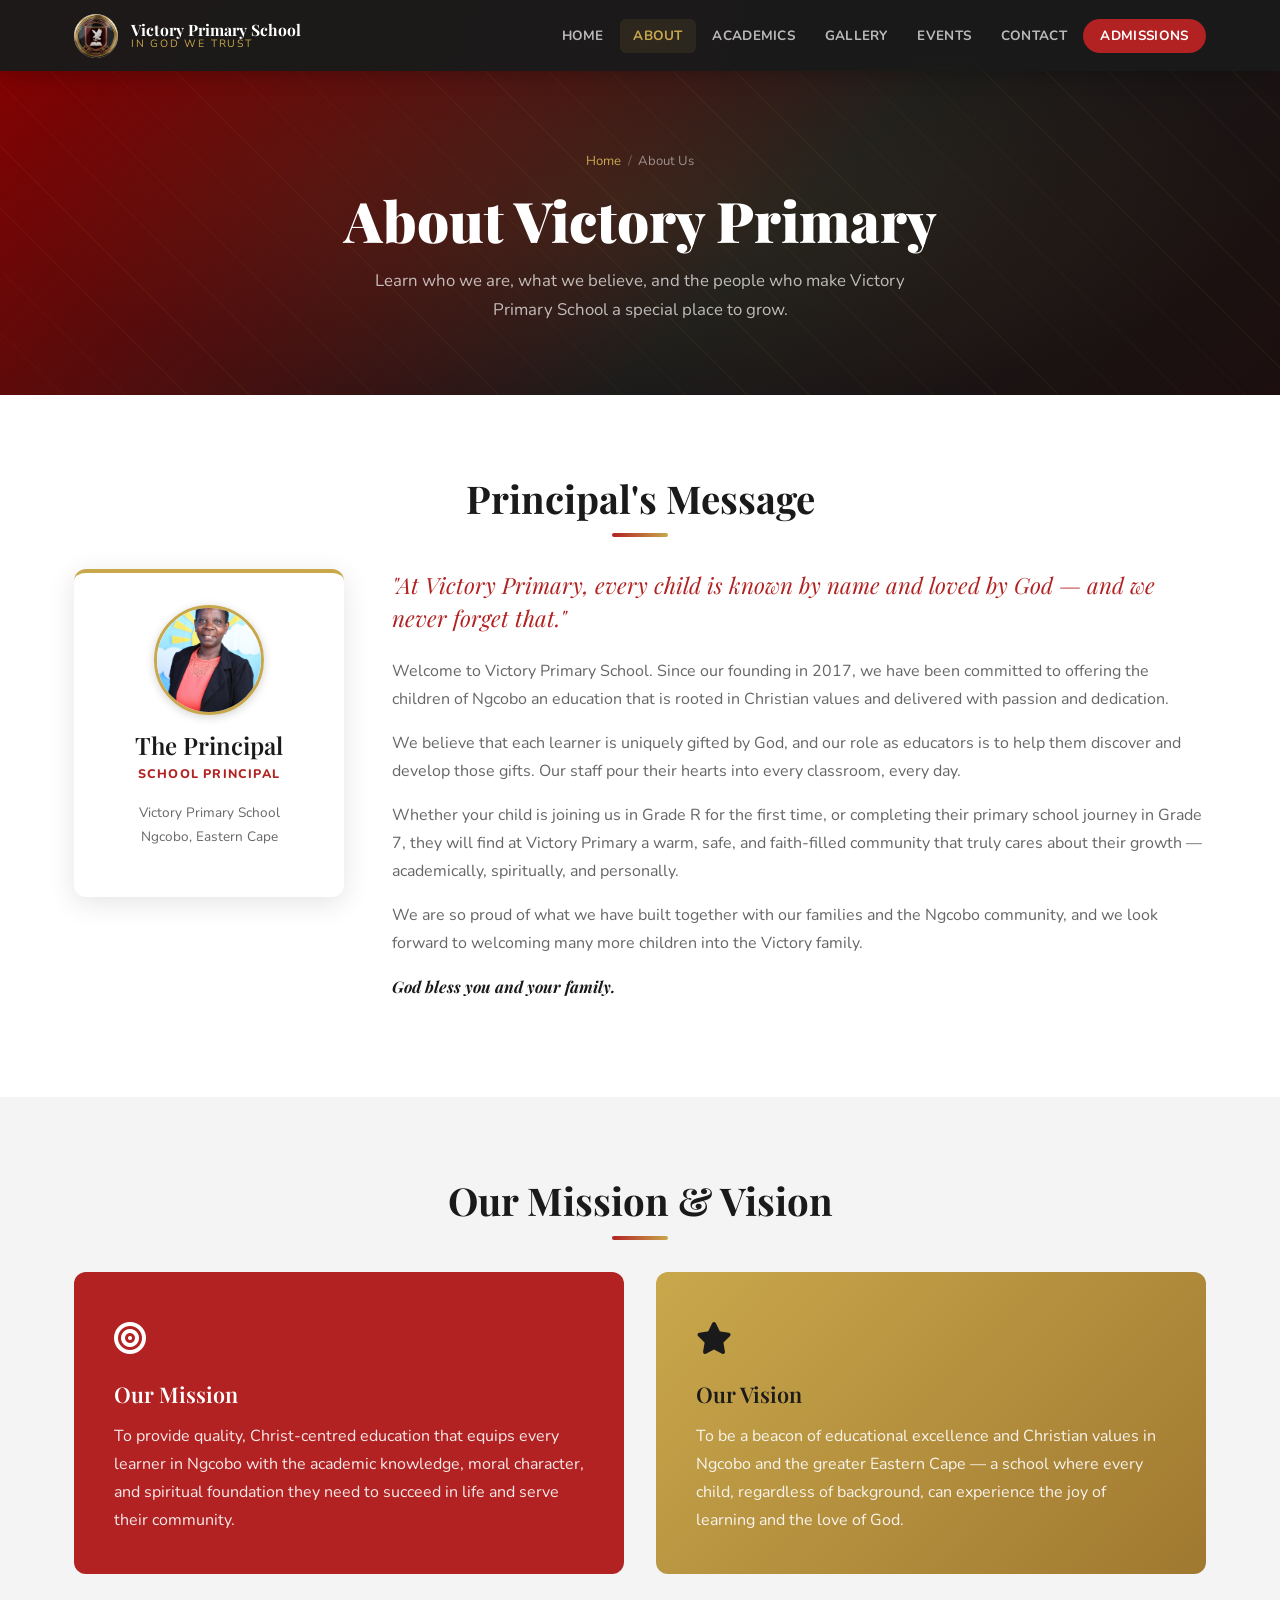
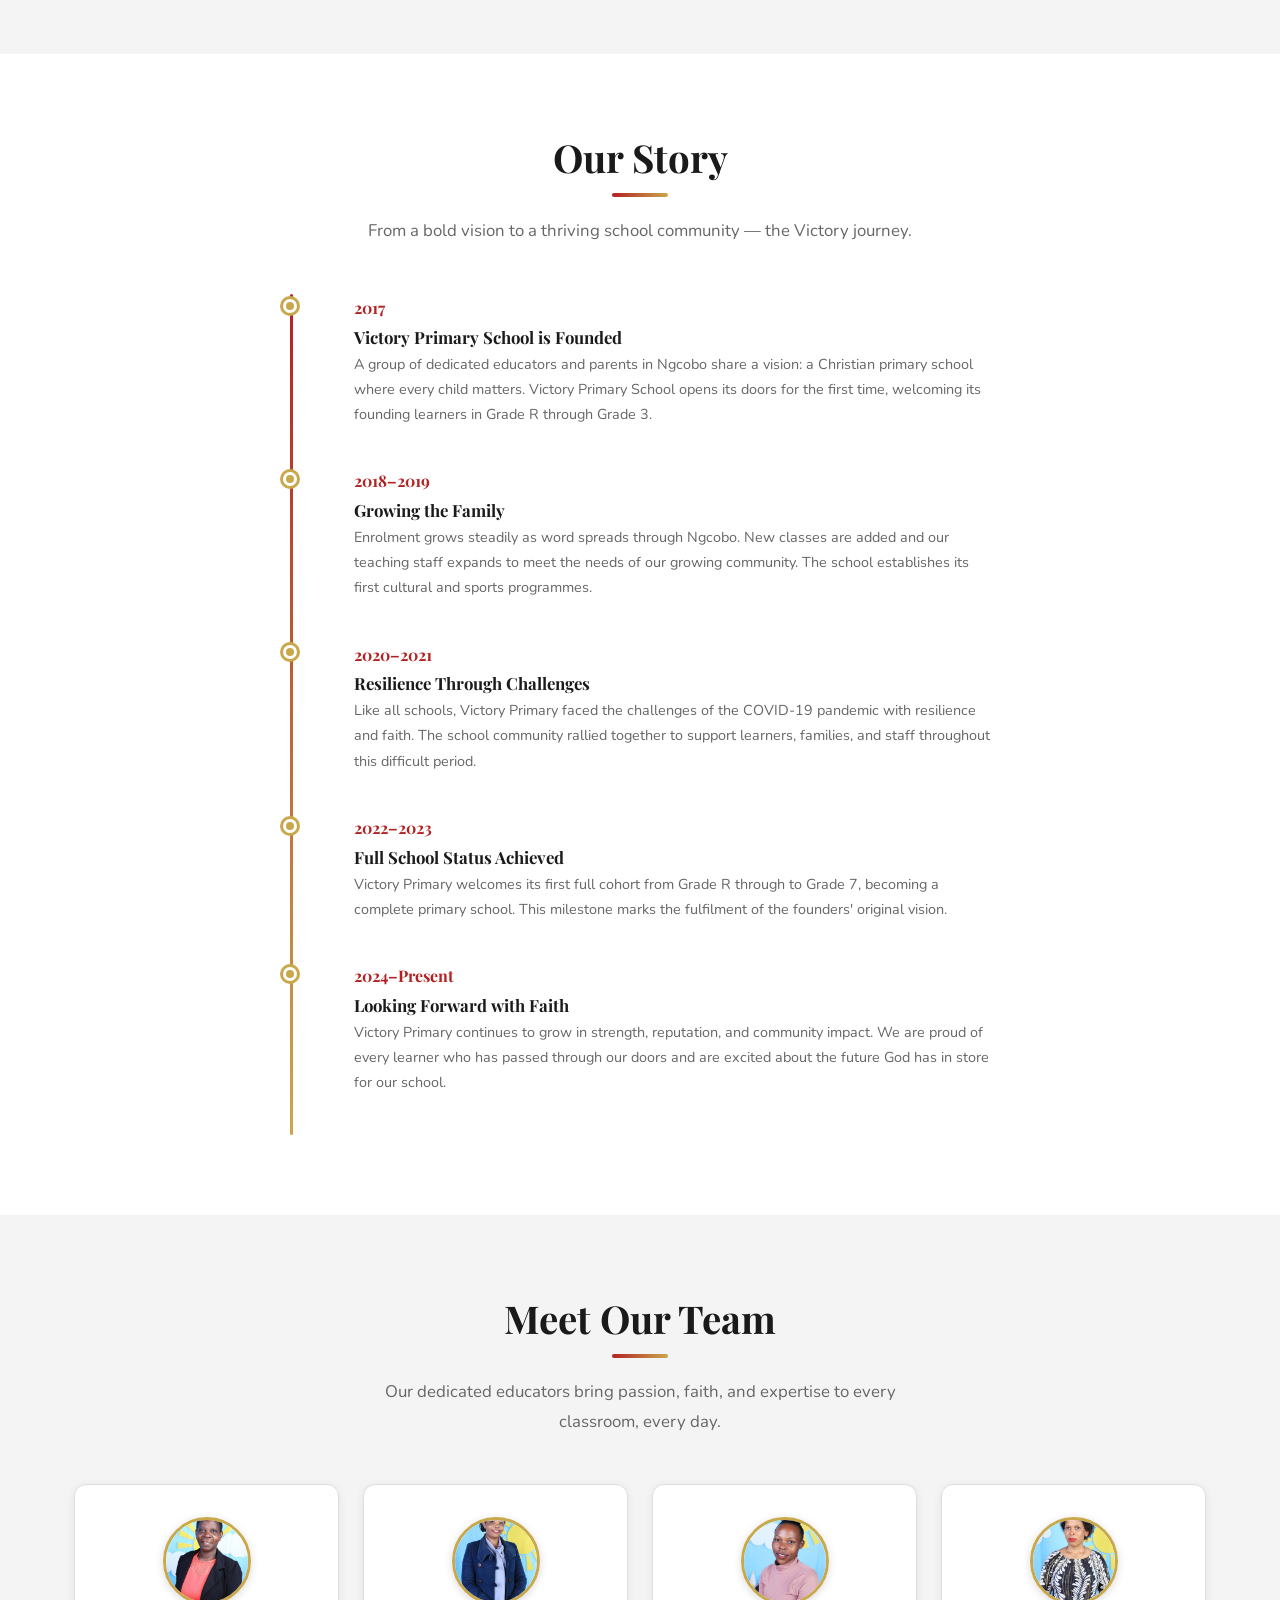
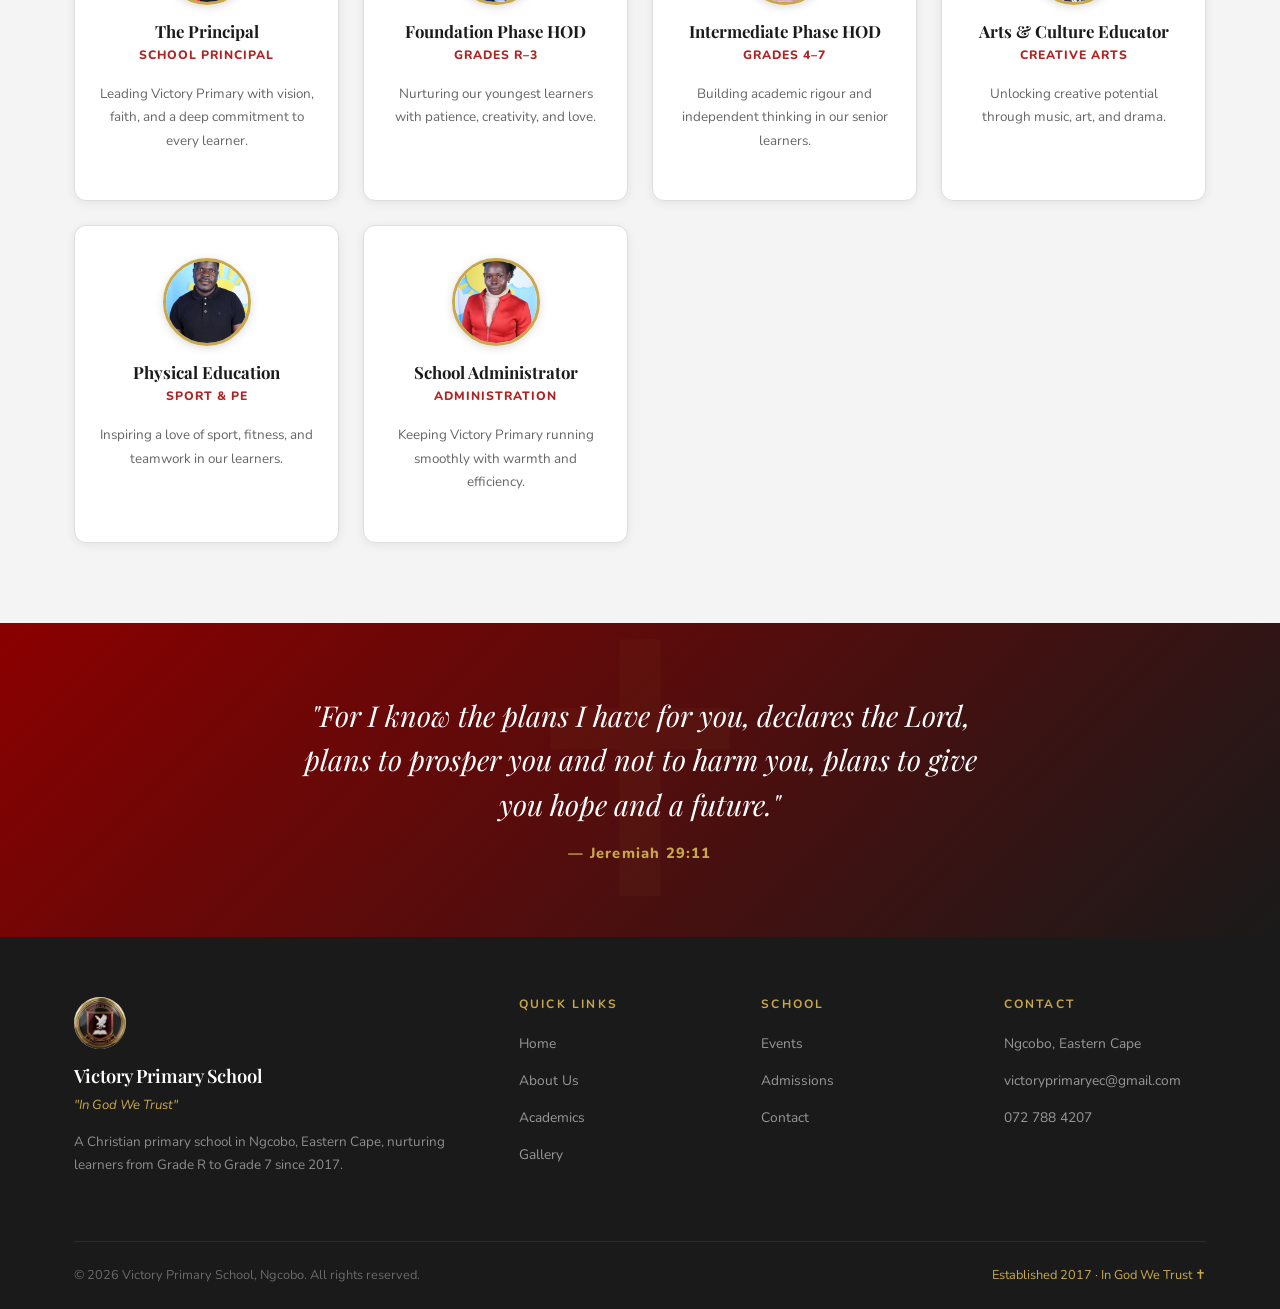
==== about/index.html @ e910bf18 "favicon for better read with google and removing the html tail after web address" ====
<!doctype html>
<html lang="en">
  <head>
    <meta charset="UTF-8" />
    <meta name="viewport" content="width=device-width, initial-scale=1.0" />
    <title>About Us</title>
    <link rel="stylesheet" href="/styles.css" />
    <link
      rel="stylesheet"
      href="https://cdnjs.cloudflare.com/ajax/libs/font-awesome/6.5.1/css/all.min.css"
    />
    <link rel="icon" type="image/png" href="/_images/favicon.png" />
    <script src="/favicon-round.js" defer></script>
  </head>
  <body>
    <!-- ── NAVIGATION ─────────────────────────── -->
    <nav>
      <div class="nav-inner">
        <a href="/" class="nav-brand">
          <img
            src="/_images/logo (2).png"
            alt="Victory Primary School"
            class="nav-logo"
          />
          <div class="nav-name">
            <span class="school">Victory Primary School</span>
            <span class="tagline">In God We Trust</span>
          </div>
        </a>
        <ul class="nav-links" id="navLinks">
          <li><a href="/">Home</a></li>
          <li><a href="/about" class="active">About</a></li>
          <li><a href="/academics">Academics</a></li>
          <li><a href="/gallery">Gallery</a></li>
          <li><a href="/events">Events</a></li>
          <li><a href="/contact">Contact</a></li>
          <li><a href="/admissions" class="nav-cta">Admissions</a></li>
        </ul>
        <div class="nav-hamburger" id="hamburger" onclick="toggleNav()">
          <span></span><span></span><span></span>
        </div>
      </div>
    </nav>

    <!-- ── PAGE HERO ──────────────────────────── -->
    <div class="page-hero">
      <div class="container page-hero-content">
        <div class="breadcrumb">
          <a href="/">Home</a><sep>/</sep><span>About Us</span>
        </div>
        <h1>About Victory Primary</h1>
        <p>
          Learn who we are, what we believe, and the people who make Victory
          Primary School a special place to grow.
        </p>
      </div>
    </div>

    <!-- ── PRINCIPAL'S MESSAGE ────────────────── -->
    <section>
      <div class="container">
        <h2 class="section-title">Principal's Message</h2>
        <div class="section-divider"></div>
        <div class="principal-section" style="margin-top: 2rem">
          <div class="principal-card">
            <img
              src="/_images/teachers/Principal.jpeg"
              alt="School Principal"
              class="principal-avatar"
            />
            <h3>The Principal</h3>
            <p class="role">School Principal</p>
            <p
              style="
                font-size: 0.85rem;
                margin-top: 0.8rem;
                color: var(--grey-text);
              "
            >
              Victory Primary School<br />Ngcobo, Eastern Cape
            </p>
          </div>
          <div class="principal-message">
            <blockquote>
              "At Victory Primary, every child is known by name and loved by God
              — and we never forget that."
            </blockquote>
            <p>
              Welcome to Victory Primary School. Since our founding in 2017, we
              have been committed to offering the children of Ngcobo an
              education that is rooted in Christian values and delivered with
              passion and dedication.
            </p>
            <p>
              We believe that each learner is uniquely gifted by God, and our
              role as educators is to help them discover and develop those
              gifts. Our staff pour their hearts into every classroom, every
              day.
            </p>
            <p>
              Whether your child is joining us in Grade R for the first time, or
              completing their primary school journey in Grade 7, they will find
              at Victory Primary a warm, safe, and faith-filled community that
              truly cares about their growth — academically, spiritually, and
              personally.
            </p>
            <p>
              We are so proud of what we have built together with our families
              and the Ngcobo community, and we look forward to welcoming many
              more children into the Victory family.
            </p>
            <p
              style="
                font-weight: 700;
                color: var(--dark);
                font-family: var(--font-display);
                font-style: italic;
              "
            >
              God bless you and your family.
            </p>
          </div>
        </div>
      </div>
    </section>

    <!-- ── MISSION & VISION ───────────────────── -->
    <section class="bg-grey">
      <div class="container">
        <h2 class="section-title">Our Mission &amp; Vision</h2>
        <div class="section-divider"></div>
        <div class="mv-grid" style="margin-top: 2rem">
          <div class="mv-card mission">
            <div class="mv-icon"><i class="fa-solid fa-bullseye"></i></div>
            <h3>Our Mission</h3>
            <p>
              To provide quality, Christ-centred education that equips every
              learner in Ngcobo with the academic knowledge, moral character,
              and spiritual foundation they need to succeed in life and serve
              their community.
            </p>
          </div>
          <div class="mv-card vision">
            <div class="mv-icon"><i class="fa-solid fa-star"></i></div>
            <h3>Our Vision</h3>
            <p>
              To be a beacon of educational excellence and Christian values in
              Ngcobo and the greater Eastern Cape — a school where every child,
              regardless of background, can experience the joy of learning and
              the love of God.
            </p>
          </div>
        </div>
      </div>
    </section>

    <!-- ── OUR HISTORY ────────────────────────── -->
    <section>
      <div class="container">
        <h2 class="section-title">Our Story</h2>
        <div class="section-divider"></div>
        <p class="section-subtitle">
          From a bold vision to a thriving school community — the Victory
          journey.
        </p>
        <div class="history-timeline" style="max-width: 700px; margin: 0 auto">
          <div class="timeline-item">
            <div class="timeline-year">2017</div>
            <h4>Victory Primary School is Founded</h4>
            <p>
              A group of dedicated educators and parents in Ngcobo share a
              vision: a Christian primary school where every child matters.
              Victory Primary School opens its doors for the first time,
              welcoming its founding learners in Grade R through Grade 3.
            </p>
          </div>
          <div class="timeline-item">
            <div class="timeline-year">2018–2019</div>
            <h4>Growing the Family</h4>
            <p>
              Enrolment grows steadily as word spreads through Ngcobo. New
              classes are added and our teaching staff expands to meet the needs
              of our growing community. The school establishes its first
              cultural and sports programmes.
            </p>
          </div>
          <div class="timeline-item">
            <div class="timeline-year">2020–2021</div>
            <h4>Resilience Through Challenges</h4>
            <p>
              Like all schools, Victory Primary faced the challenges of the
              COVID-19 pandemic with resilience and faith. The school community
              rallied together to support learners, families, and staff
              throughout this difficult period.
            </p>
          </div>
          <div class="timeline-item">
            <div class="timeline-year">2022–2023</div>
            <h4>Full School Status Achieved</h4>
            <p>
              Victory Primary welcomes its first full cohort from Grade R
              through to Grade 7, becoming a complete primary school. This
              milestone marks the fulfilment of the founders' original vision.
            </p>
          </div>
          <div class="timeline-item">
            <div class="timeline-year">2024–Present</div>
            <h4>Looking Forward with Faith</h4>
            <p>
              Victory Primary continues to grow in strength, reputation, and
              community impact. We are proud of every learner who has passed
              through our doors and are excited about the future God has in
              store for our school.
            </p>
          </div>
        </div>
      </div>
    </section>

    <!-- ── OUR TEAM ───────────────────────────── -->
    <section class="bg-grey">
      <div class="container">
        <h2 class="section-title">Meet Our Team</h2>
        <div class="section-divider"></div>
        <p class="section-subtitle">
          Our dedicated educators bring passion, faith, and expertise to every
          classroom, every day.
        </p>
        <div class="team-grid">
          <div class="team-card">
            <img
              src="/_images/teachers/Principal.jpeg"
              alt="School Principal"
              class="team-avatar"
            />
            <h4>The Principal</h4>
            <p class="role">School Principal</p>
            <p style="font-size: 0.84rem; margin-top: 0.6rem">
              Leading Victory Primary with vision, faith, and a deep commitment
              to every learner.
            </p>
          </div>
          <div class="team-card">
            <img
              src="/_images/teachers/Foundation phase HOD.jpeg"
              alt="Foundation Phase HOD"
              class="team-avatar"
            />
            <h4>Foundation Phase HOD</h4>
            <p class="role">Grades R–3</p>
            <p style="font-size: 0.84rem; margin-top: 0.6rem">
              Nurturing our youngest learners with patience, creativity, and
              love.
            </p>
          </div>
          <div class="team-card">
            <img
              src="/_images/teachers/Intermediate Phase HOD.jpeg"
              alt="Intermediate Phase HOD"
              class="team-avatar"
            />
            <h4>Intermediate Phase HOD</h4>
            <p class="role">Grades 4–7</p>
            <p style="font-size: 0.84rem; margin-top: 0.6rem">
              Building academic rigour and independent thinking in our senior
              learners.
            </p>
          </div>
          <div class="team-card">
            <img
              src="/_images/teachers/Art & Culture.jpeg"
              alt="Arts & Culture Educator"
              class="team-avatar"
            />
            <h4>Arts &amp; Culture Educator</h4>
            <p class="role">Creative Arts</p>
            <p style="font-size: 0.84rem; margin-top: 0.6rem">
              Unlocking creative potential through music, art, and drama.
            </p>
          </div>
          <div class="team-card">
            <img
              src="/_images/teachers/Physical Education.jpeg"
              alt="Physical Education"
              class="team-avatar"
            />
            <h4>Physical Education</h4>
            <p class="role">Sport &amp; PE</p>
            <p style="font-size: 0.84rem; margin-top: 0.6rem">
              Inspiring a love of sport, fitness, and teamwork in our learners.
            </p>
          </div>
          <div class="team-card">
            <img
              src="/_images/teachers/School Administrator.jpeg"
              alt="School Administrator"
              class="team-avatar"
            />
            <h4>School Administrator</h4>
            <p class="role">Administration</p>
            <p style="font-size: 0.84rem; margin-top: 0.6rem">
              Keeping Victory Primary running smoothly with warmth and
              efficiency.
            </p>
          </div>
        </div>
      </div>
    </section>

    <!-- ── SCRIPTURE BANNER ───────────────────── -->
    <div class="scripture-banner">
      <div class="container">
        <blockquote>
          "For I know the plans I have for you, declares the Lord, plans to
          prosper you and not to harm you, plans to give you hope and a future."
        </blockquote>
        <cite>— Jeremiah 29:11</cite>
      </div>
    </div>

    <!-- ── FOOTER ─────────────────────────────── -->
    <footer>
      <div class="container">
        <div class="footer-grid">
          <div class="footer-brand">
            <img
              src="/_images/logo (2).png"
              alt="Victory Primary School"
              class="footer-logo"
            />
            <h3>Victory Primary School</h3>
            <span class="motto">"In God We Trust"</span>
            <p>
              A Christian primary school in Ngcobo, Eastern Cape, nurturing
              learners from Grade R to Grade 7 since 2017.
            </p>
          </div>
          <div class="footer-col">
            <h4>Quick Links</h4>
            <ul>
              <li><a href="/">Home</a></li>
              <li><a href="/about">About Us</a></li>
              <li><a href="/academics">Academics</a></li>
              <li><a href="/gallery">Gallery</a></li>
            </ul>
          </div>
          <div class="footer-col">
            <h4>School</h4>
            <ul>
              <li><a href="/events">Events</a></li>
              <li><a href="/admissions">Admissions</a></li>
              <li><a href="/contact">Contact</a></li>
            </ul>
          </div>
          <div class="footer-col">
            <h4>Contact</h4>
            <ul>
              <li><a href="#">Ngcobo, Eastern Cape</a></li>
              <li>
                <a href="mailto:victoryprimaryec@gmail.com"
                  >victoryprimaryec@gmail.com</a
                >
              </li>
              <li><a href="tel:+27727884207">072 788 4207</a></li>
            </ul>
          </div>
        </div>
        <div class="footer-bottom">
          <span
            >© 2026 Victory Primary School, Ngcobo. All rights reserved.</span
          >
          <span class="love">Established 2017 · In God We Trust ✝</span>
        </div>
      </div>
    </footer>

    <script>
      function toggleNav() {
        document.getElementById("navLinks").classList.toggle("open");
      }
    </script>
  </body>
</html>
---- styles.css ----
/* ============================================
   VICTORY PRIMARY SCHOOL — MAIN STYLESHEET
   Colors: Gold · Red · Light Grey · White
   ============================================ */

@import url('https://fonts.googleapis.com/css2?family=Playfair+Display:ital,wght@0,400;0,600;0,700;0,900;1,400;1,700&family=Nunito:wght@300;400;500;600;700;800&display=swap');

/* ── CSS Variables ─────────────────────────── */
:root {
  --gold:        #C9A84C;
  --gold-light:  #E8C96A;
  --gold-dark:   #A07830;
  --red:         #B22222;
  --red-dark:    #8B0000;
  --grey-light:  #F4F4F4;
  --grey-mid:    #DEDEDE;
  --grey-text:   #666666;
  --white:       #FFFFFF;
  --dark:        #1A1A1A;

  --font-display: 'Playfair Display', serif;
  --font-body:    'Nunito', sans-serif;

  --shadow-sm: 0 2px 10px rgba(0,0,0,0.07);
  --shadow-md: 0 6px 28px rgba(0,0,0,0.11);
  --shadow-lg: 0 14px 52px rgba(0,0,0,0.16);

  --radius:     12px;
  --transition: 0.3s ease;
}

/* ── Reset & Base ──────────────────────────── */
*, *::before, *::after { box-sizing: border-box; margin: 0; padding: 0; }
html  { scroll-behavior: smooth; }
body  { font-family: var(--font-body); color: var(--dark); background: var(--white); line-height: 1.75; font-size: 16px; }
img   { max-width: 100%; display: block; }
a     { text-decoration: none; color: inherit; }
ul    { list-style: none; }

/* ── Typography ────────────────────────────── */
h1,h2,h3,h4 { font-family: var(--font-display); line-height: 1.2; }
h1 { font-size: clamp(2rem, 5vw, 3.5rem); font-weight: 900; }
h2 { font-size: clamp(1.6rem, 3.5vw, 2.4rem); font-weight: 700; }
h3 { font-size: clamp(1.15rem, 2.5vw, 1.5rem); font-weight: 600; }
h4 { font-size: 1.05rem; font-weight: 700; }
p  { margin-bottom: 1rem; color: var(--grey-text); }

.section-title    { text-align: center; color: var(--dark); margin-bottom: 0.5rem; }
.section-divider  { width: 56px; height: 4px; background: linear-gradient(to right, var(--red), var(--gold)); margin: 0.8rem auto 1.2rem; border-radius: 2px; }
.section-subtitle { text-align: center; color: var(--grey-text); font-size: 1.05rem; margin-bottom: 3rem; max-width: 580px; margin-left: auto; margin-right: auto; }

/* ── Layout ────────────────────────────────── */
.container { max-width: 1180px; margin: 0 auto; padding: 0 1.5rem; }
section    { padding: 80px 0; }
.bg-grey   { background: var(--grey-light); }
.bg-dark   { background: var(--dark); color: var(--white); }

/* ── Buttons ───────────────────────────────── */
.btn {
  display: inline-block;
  padding: 0.75rem 2rem;
  border-radius: 50px;
  font-family: var(--font-body);
  font-weight: 800;
  font-size: 0.92rem;
  cursor: pointer;
  border: none;
  transition: all var(--transition);
  letter-spacing: 0.4px;
}
.btn-primary  { background: var(--red);  color: var(--white); box-shadow: 0 4px 18px rgba(178,34,34,.32); }
.btn-primary:hover  { background: var(--red-dark); transform: translateY(-2px); box-shadow: 0 7px 22px rgba(178,34,34,.42); }
.btn-secondary { background: transparent; color: var(--white); border: 2px solid var(--gold); }
.btn-secondary:hover { background: var(--gold); color: var(--dark); transform: translateY(-2px); }
.btn-gold  { background: var(--gold); color: var(--dark); box-shadow: 0 4px 18px rgba(201,168,76,.35); }
.btn-gold:hover  { background: var(--gold-dark); color: var(--white); transform: translateY(-2px); }
.btn-outline-red  { background: transparent; color: var(--red); border: 2px solid var(--red); }
.btn-outline-red:hover { background: var(--red); color: var(--white); transform: translateY(-2px); }

/* ══════════════════════════════════════════
   NAVIGATION
══════════════════════════════════════════ */
nav {
  position: fixed; top: 0; left: 0; right: 0; z-index: 1000;
  background: rgba(26,26,26,0.97);
  backdrop-filter: blur(12px);
  box-shadow: 0 2px 20px rgba(0,0,0,.25);
}
.nav-inner {
  display: flex; align-items: center; justify-content: space-between;
  padding: 0.85rem 1.5rem; max-width: 1180px; margin: 0 auto;
}
.nav-brand   { display: flex; align-items: center; gap: 0.8rem; }
.nav-logo    { width: 44px; height: 44px; border-radius: 50%; object-fit: contain; flex-shrink: 0; }
.nav-name    { display: flex; flex-direction: column; line-height: 1.1; }
.nav-name .school  { font-family: var(--font-display); font-weight: 700; font-size: 0.98rem; color: var(--white); }
.nav-name .tagline { font-size: 0.66rem; color: var(--gold); letter-spacing: 1.8px; text-transform: uppercase; }
.nav-links   { display: flex; align-items: center; gap: 0.15rem; }
.nav-links a { color: rgba(255,255,255,0.7); padding: 0.45rem 0.85rem; border-radius: 6px; font-size: 0.84rem; font-weight: 700; letter-spacing: 0.3px; text-transform: uppercase; transition: all var(--transition); }
.nav-links a:hover, .nav-links a.active { color: var(--gold); background: rgba(201,168,76,.1); }
.nav-cta { background: var(--red) !important; color: var(--white) !important; padding: 0.45rem 1.1rem !important; border-radius: 50px !important; }
.nav-cta:hover { background: var(--red-dark) !important; }
.nav-hamburger { display: none; flex-direction: column; gap: 5px; cursor: pointer; }
.nav-hamburger span { width: 24px; height: 2px; background: var(--white); border-radius: 2px; transition: all var(--transition); }

/* ══════════════════════════════════════════
   PAGE HERO (re-used across pages)
══════════════════════════════════════════ */
.page-hero {
  background: linear-gradient(135deg, var(--red-dark) 0%, var(--dark) 60%, #1c0e0e 100%);
  padding: 150px 0 70px;
  text-align: center;
  position: relative;
  overflow: hidden;
}
.page-hero::before {
  content: '';
  position: absolute; inset: 0;
  background: radial-gradient(ellipse 70% 80% at 50% 50%, rgba(201,168,76,.1) 0%, transparent 70%);
}
.page-hero::after {
  content: '';
  position: absolute; inset: 0;
  background-image: repeating-linear-gradient(45deg, rgba(201,168,76,.05) 0px, rgba(201,168,76,.05) 1px, transparent 1px, transparent 44px);
}
.page-hero-content { position: relative; z-index: 1; }
.page-hero h1   { color: var(--white); }
.page-hero p    { color: rgba(255,255,255,.7); font-size: 1.05rem; max-width: 580px; margin: 0.8rem auto 0; }
.breadcrumb     { display: flex; align-items: center; justify-content: center; gap: 0.4rem; margin-bottom: 0.8rem; font-size: 0.82rem; color: rgba(255,255,255,.5); }
.breadcrumb a   { color: var(--gold); }
.breadcrumb sep { color: rgba(255,255,255,.3); }

/* ══════════════════════════════════════════
   INDEX — HERO
══════════════════════════════════════════ */
.hero {
  min-height: 100vh;
  background: linear-gradient(135deg, #1a1a1a 0%, #2e1010 50%, #1a0a0a 100%);
  display: flex; align-items: center;
  position: relative; overflow: hidden;
  padding-top: 80px;
}
.hero::before {
  content: '';
  position: absolute; inset: 0;
  background:
    radial-gradient(ellipse 80% 60% at 70% 50%, rgba(178,34,34,.18) 0%, transparent 60%),
    radial-gradient(ellipse 50% 40% at 15% 80%, rgba(201,168,76,.12) 0%, transparent 60%);
}
.hero-pattern {
  position: absolute; inset: 0; opacity: .04;
  background-image: repeating-linear-gradient(45deg, var(--gold) 0px, var(--gold) 1px, transparent 1px, transparent 42px);
}
.hero-content {
  position: relative; z-index: 1;
  max-width: 680px;
  padding: 2.5rem 1.5rem;
  animation: fadeInUp 0.9s ease forwards;
}
.hero-badge {
  display: inline-flex; align-items: center; gap: 0.5rem;
  background: rgba(201,168,76,.15); border: 1px solid rgba(201,168,76,.4);
  color: var(--gold-light); padding: 0.38rem 1rem; border-radius: 50px;
  font-size: 0.76rem; font-weight: 800; letter-spacing: 2px; text-transform: uppercase;
  margin-bottom: 1.4rem;
}
.hero h1         { color: var(--white); margin-bottom: 0.3rem; }
.hero h1 span    { color: var(--gold); display: block; }
.hero-motto      { font-family: var(--font-display); font-size: 1.05rem; color: var(--gold-light); font-style: italic; margin-bottom: 1.3rem; opacity: .9; }
.hero > .container > .hero-content > p { color: rgba(255,255,255,.72); font-size: 1.05rem; max-width: 520px; }
.hero-buttons    { display: flex; gap: 1rem; flex-wrap: wrap; margin-top: 2rem; }
.hero-stats {
  position: absolute; bottom: 2.5rem; right: 1.5rem;
  display: flex; gap: 2.5rem; z-index: 1;
}
.hero-stat        { text-align: center; }
.hero-stat strong { font-family: var(--font-display); font-size: 2.2rem; color: var(--gold); display: block; line-height: 1; }
.hero-stat span   { font-size: 0.7rem; color: rgba(255,255,255,.6); letter-spacing: 1.2px; text-transform: uppercase; }

/* ── Welcome Section ───────────────────────── */
.welcome-grid { display: grid; grid-template-columns: 1fr 1fr; gap: 4rem; align-items: center; }
.welcome-image { position: relative; }
.welcome-img-placeholder {
  width: 100%; height: 420px;
  background: linear-gradient(135deg, var(--red) 0%, var(--gold-dark) 100%);
  border-radius: var(--radius);
  display: flex; flex-direction: column; align-items: center; justify-content: center;
  color: var(--white); gap: 0.5rem;
  box-shadow: var(--shadow-lg);
}
.welcome-img-placeholder .big-icon { font-size: 5rem; }
.welcome-img-placeholder p { color: rgba(255,255,255,.75); font-size: 0.88rem; margin: 0; }
.welcome-badge {
  position: absolute; bottom: -1.3rem; right: -1.3rem;
  background: var(--gold); color: var(--dark);
  width: 118px; height: 118px; border-radius: 50%;
  display: flex; flex-direction: column; align-items: center; justify-content: center;
  font-family: var(--font-display); font-weight: 700;
  box-shadow: var(--shadow-md); text-align: center; line-height: 1.25;
}
.welcome-badge strong { font-size: 2rem; display: block; }
.welcome-badge span   { font-size: 0.65rem; letter-spacing: .5px; }
.welcome-text .tag    { display: inline-block; background: rgba(178,34,34,.1); color: var(--red); padding: 0.28rem 0.85rem; border-radius: 50px; font-size: 0.76rem; font-weight: 800; letter-spacing: 1px; text-transform: uppercase; margin-bottom: 0.9rem; }
.welcome-text h2      { color: var(--dark); margin-bottom: 1rem; }
.welcome-features     { margin-top: 1.4rem; display: flex; flex-direction: column; gap: 0.8rem; }
.feature-item         { display: flex; align-items: center; gap: 0.8rem; font-weight: 700; color: var(--dark); font-size: 0.95rem; }
.feature-icon         { width: 36px; height: 36px; background: linear-gradient(135deg, var(--red), var(--gold)); border-radius: 8px; display: flex; align-items: center; justify-content: center; font-size: 0.95rem; color: var(--white); flex-shrink: 0; }

/* ── Values Cards ──────────────────────────── */
.values-grid { display: grid; grid-template-columns: repeat(auto-fit, minmax(230px, 1fr)); gap: 1.5rem; }
.value-card {
  background: var(--white); border-radius: var(--radius); padding: 2rem 1.5rem;
  text-align: center; box-shadow: var(--shadow-sm); border: 1px solid var(--grey-mid);
  transition: all var(--transition); position: relative; overflow: hidden;
}
.value-card::after { content: ''; position: absolute; bottom: 0; left: 0; right: 0; height: 3px; background: linear-gradient(to right, var(--red), var(--gold)); transform: scaleX(0); transition: transform var(--transition); }
.value-card:hover  { transform: translateY(-6px); box-shadow: var(--shadow-md); }
.value-card:hover::after { transform: scaleX(1); }
.value-icon { width: 64px; height: 64px; background: linear-gradient(135deg, var(--red), var(--gold)); border-radius: 16px; display: flex; align-items: center; justify-content: center; font-size: 1.6rem; color: var(--white); margin: 0 auto 1.1rem; }
.value-card h3 { color: var(--dark); margin-bottom: 0.4rem; font-size: 1.05rem; }
.value-card p  { font-size: 0.88rem; margin: 0; }

/* ── News Preview Cards ────────────────────── */
.news-grid { display: grid; grid-template-columns: repeat(auto-fit, minmax(300px, 1fr)); gap: 1.5rem; }
.news-card  { background: var(--white); border-radius: var(--radius); overflow: hidden; box-shadow: var(--shadow-sm); border: 1px solid var(--grey-mid); transition: all var(--transition); }
.news-card:hover { transform: translateY(-4px); box-shadow: var(--shadow-md); }
.news-img   { height: 170px; background: linear-gradient(135deg, var(--red-dark), var(--gold-dark)); display: flex; align-items: center; justify-content: center; font-size: 3rem; }
.news-body  { padding: 1.4rem; }
.news-date  { font-size: 0.75rem; color: var(--gold-dark); font-weight: 800; letter-spacing: 1.2px; text-transform: uppercase; margin-bottom: 0.4rem; }
.news-card h3 { font-size: 1rem; color: var(--dark); margin-bottom: 0.4rem; }
.news-card p  { font-size: 0.86rem; margin: 0; }

/* ══════════════════════════════════════════
   ABOUT PAGE
══════════════════════════════════════════ */
.principal-section { display: grid; grid-template-columns: 270px 1fr; gap: 3rem; align-items: start; }
.principal-card { background: var(--white); border-radius: var(--radius); padding: 2rem 1.5rem; text-align: center; box-shadow: var(--shadow-md); border-top: 4px solid var(--gold); }
.principal-avatar { width: 110px; height: 110px; border-radius: 50%; margin: 0 auto 1rem; display: block; object-fit: cover; border: 3px solid var(--gold); box-shadow: 0 2px 10px rgba(0,0,0,.18); }
.principal-card h3  { color: var(--dark); margin-bottom: 0.2rem; }
.principal-card .role { color: var(--red); font-size: 0.78rem; font-weight: 800; letter-spacing: 1.2px; text-transform: uppercase; }
.principal-message blockquote { font-family: var(--font-display); font-size: 1.4rem; color: var(--red); font-style: italic; margin-bottom: 1.4rem; line-height: 1.45; }
.mv-grid { display: grid; grid-template-columns: 1fr 1fr; gap: 2rem; }
.mv-card { padding: 2.5rem; border-radius: var(--radius); }
.mv-card.mission { background: var(--red); color: var(--white); }
.mv-card.vision  { background: linear-gradient(135deg, var(--gold), var(--gold-dark)); color: var(--dark); }
.mv-card .mv-icon { font-size: 2rem; margin-bottom: 0.9rem; }
.mv-card h3 { font-size: 1.35rem; margin-bottom: 0.9rem; }
.mv-card p  { opacity: .9; margin: 0; font-size: 1rem; color: var(--white); }
.team-grid  { display: grid; grid-template-columns: repeat(auto-fit, minmax(210px, 1fr)); gap: 1.5rem; }
.team-card  { background: var(--white); border-radius: var(--radius); padding: 2rem 1.5rem; text-align: center; box-shadow: var(--shadow-sm); border: 1px solid var(--grey-mid); transition: all var(--transition); }
.team-card:hover { transform: translateY(-4px); box-shadow: var(--shadow-md); }
.team-avatar { width: 88px; height: 88px; border-radius: 50%; margin: 0 auto 1rem; display: block; object-fit: cover; border: 3px solid var(--gold); box-shadow: 0 2px 8px rgba(0,0,0,.15); }
.team-card h4 { color: var(--dark); margin-bottom: 0.2rem; }
.team-card .role { color: var(--red); font-size: 0.76rem; font-weight: 800; letter-spacing: 1px; text-transform: uppercase; }
.history-timeline { position: relative; padding-left: 2rem; }
.history-timeline::before { content: ''; position: absolute; left: 0; top: 0; bottom: 0; width: 3px; background: linear-gradient(to bottom, var(--red), var(--gold)); border-radius: 2px; }
.timeline-item { position: relative; padding: 0 0 2.5rem 2rem; }
.timeline-item::before { content: ''; position: absolute; left: -2.42rem; top: 0.3rem; width: 14px; height: 14px; background: var(--gold); border-radius: 50%; border: 3px solid var(--white); box-shadow: 0 0 0 3px var(--gold); }
.timeline-year { font-family: var(--font-display); font-size: 1rem; font-weight: 700; color: var(--red); margin-bottom: 0.3rem; }
.timeline-item h4 { color: var(--dark); margin-bottom: 0.3rem; }
.timeline-item p  { font-size: 0.9rem; margin: 0; }

/* ══════════════════════════════════════════
   ACADEMICS PAGE
══════════════════════════════════════════ */
.grade-tabs  { display: flex; gap: 0.5rem; flex-wrap: wrap; justify-content: center; margin-bottom: 2.5rem; }
.grade-tab   { padding: 0.48rem 1.2rem; border-radius: 50px; border: 2px solid var(--grey-mid); font-weight: 800; font-size: 0.86rem; cursor: pointer; transition: all var(--transition); background: var(--white); color: var(--grey-text); }
.grade-tab.active, .grade-tab:hover { background: var(--red); border-color: var(--red); color: var(--white); }
.subjects-grid { display: grid; grid-template-columns: repeat(auto-fill, minmax(190px, 1fr)); gap: 1rem; }
.subject-card { background: var(--white); border: 1px solid var(--grey-mid); border-radius: var(--radius); padding: 1.4rem 1rem; text-align: center; transition: all var(--transition); }
.subject-card:hover { border-color: var(--gold); box-shadow: var(--shadow-sm); transform: translateY(-3px); }
.subject-icon { font-size: 1.6rem; color: var(--red); margin-bottom: 0.4rem; }
.subject-card h4 { font-size: 0.9rem; color: var(--dark); }
.academics-highlight { display: grid; grid-template-columns: repeat(auto-fit, minmax(240px, 1fr)); gap: 1.5rem; }
.highlight-card { border-radius: var(--radius); padding: 2rem; background: var(--white); border: 1px solid var(--grey-mid); box-shadow: var(--shadow-sm); transition: all var(--transition); }
.highlight-card:hover { transform: translateY(-4px); box-shadow: var(--shadow-md); }
.highlight-card .h-icon { font-size: 2rem; color: var(--red); margin-bottom: 0.8rem; }
.highlight-card h3 { color: var(--dark); font-size: 1.1rem; margin-bottom: 0.4rem; }
.highlight-card p  { font-size: 0.88rem; margin: 0; }

/* ══════════════════════════════════════════
   GALLERY PAGE
══════════════════════════════════════════ */
.gallery-filter { display: flex; gap: 0.5rem; flex-wrap: wrap; justify-content: center; margin-bottom: 2.2rem; }
.filter-btn { padding: 0.42rem 1.2rem; border-radius: 50px; border: 2px solid var(--grey-mid); background: var(--white); color: var(--grey-text); font-weight: 800; font-size: 0.84rem; cursor: pointer; transition: all var(--transition); }
.filter-btn.active, .filter-btn:hover { background: var(--gold); border-color: var(--gold); color: var(--dark); }
.gallery-grid { display: grid; grid-template-columns: repeat(auto-fill, minmax(280px, 1fr)); gap: 1rem; }
.gallery-item { aspect-ratio: 4/3; border-radius: var(--radius); overflow: hidden; position: relative; cursor: pointer; transition: all var(--transition); }
.gallery-item:hover { transform: scale(1.02); box-shadow: var(--shadow-md); }
.gallery-item:nth-child(1)  { background: linear-gradient(135deg, #6b1414, #a07830); }
.gallery-item:nth-child(2)  { background: linear-gradient(135deg, #a07830, #b22222); }
.gallery-item:nth-child(3)  { background: linear-gradient(135deg, #2d1a0a, #8b0000); }
.gallery-item:nth-child(4)  { background: linear-gradient(135deg, #8b0000, #c9a84c); }
.gallery-item:nth-child(5)  { background: linear-gradient(135deg, #c9a84c, #8b0000); }
.gallery-item:nth-child(6)  { background: linear-gradient(135deg, #8b0000, #2d1a0a); }
.gallery-item:nth-child(7)  { background: linear-gradient(135deg, #a07830, #6b1414); }
.gallery-item:nth-child(8)  { background: linear-gradient(135deg, #6b1414, #c9a84c); }
.gallery-item:nth-child(9)  { background: linear-gradient(135deg, #2d1a0a, #a07830); }
.gallery-placeholder { width: 100%; height: 100%; display: flex; flex-direction: column; align-items: center; justify-content: center; color: rgba(255,255,255,.75); gap: 0.4rem; }
.gallery-placeholder .g-icon { font-size: 2.6rem; }
.gallery-placeholder span { font-size: 0.75rem; letter-spacing: 1px; text-transform: uppercase; }
.gallery-overlay { position: absolute; inset: 0; background: rgba(0,0,0,.52); display: flex; align-items: center; justify-content: center; opacity: 0; transition: opacity var(--transition); color: var(--white); font-size: 1.8rem; }
.gallery-item:hover .gallery-overlay { opacity: 1; }
.gallery-item img { width: 100%; height: 100%; object-fit: cover; display: block; }
.lightbox { position: fixed; inset: 0; background: rgba(0,0,0,.93); z-index: 9999; display: flex; align-items: center; justify-content: center; opacity: 0; pointer-events: none; transition: opacity 0.25s; }
.lightbox.open { opacity: 1; pointer-events: all; cursor: zoom-out; }
.lightbox img { max-width: 92vw; max-height: 88vh; object-fit: contain; border-radius: 6px; box-shadow: 0 8px 32px rgba(0,0,0,.5); cursor: default; }
.lightbox-close { position: absolute; top: 1rem; right: 1.5rem; color: var(--white); font-size: 2.8rem; cursor: pointer; line-height: 1; font-weight: 300; opacity: .8; }
.lightbox-close:hover { opacity: 1; }

/* ══════════════════════════════════════════
   EVENTS PAGE
══════════════════════════════════════════ */
.events-list { display: flex; flex-direction: column; gap: 1.4rem; }
.event-card  { display: grid; grid-template-columns: 90px 1fr auto; gap: 1.5rem; align-items: center; background: var(--white); border-radius: var(--radius); padding: 1.5rem; box-shadow: var(--shadow-sm); border: 1px solid var(--grey-mid); transition: all var(--transition); }
.event-card:hover { box-shadow: var(--shadow-md); border-color: var(--gold); }
.event-date-box { background: linear-gradient(135deg, var(--red), var(--red-dark)); color: var(--white); border-radius: 10px; padding: 0.9rem 0.5rem; text-align: center; flex-shrink: 0; }
.event-date-box .day   { font-family: var(--font-display); font-size: 2rem; font-weight: 900; line-height: 1; display: block; }
.event-date-box .month { font-size: 0.7rem; font-weight: 800; letter-spacing: 2px; text-transform: uppercase; opacity: .85; }
.event-info h3 { color: var(--dark); margin-bottom: 0.25rem; font-size: 1.05rem; }
.event-info p  { margin: 0; font-size: 0.88rem; }
.event-tag { display: inline-block; background: rgba(201,168,76,.15); color: var(--gold-dark); padding: 0.18rem 0.7rem; border-radius: 50px; font-size: 0.72rem; font-weight: 800; letter-spacing: .5px; margin-bottom: 0.4rem; }
.event-meta span { display: flex; align-items: center; gap: 0.3rem; font-size: 0.8rem; color: var(--grey-text); margin-top: 0.2rem; }
.calendar-section { margin-top: 3rem; }
.calendar-section h3 { color: var(--dark); margin-bottom: 1.5rem; }
.term-grid { display: grid; grid-template-columns: repeat(auto-fit, minmax(240px, 1fr)); gap: 1.2rem; }
.term-card { background: var(--white); border-radius: var(--radius); padding: 1.5rem; box-shadow: var(--shadow-sm); border-left: 4px solid var(--gold); text-decoration: none; display: block; cursor: pointer; transition: all var(--transition); }
.term-card:hover { box-shadow: var(--shadow-md); border-left-color: var(--red); transform: translateY(-3px); }
.term-card h4 { color: var(--red); font-size: 0.82rem; letter-spacing: 1px; text-transform: uppercase; margin-bottom: 0.5rem; display: flex; align-items: center; gap: 0.45rem; }
.term-card p  { color: var(--dark); font-weight: 700; margin: 0; font-size: 0.95rem; }

/* ══════════════════════════════════════════
   ADMISSIONS PAGE
══════════════════════════════════════════ */
.steps-grid { display: grid; grid-template-columns: repeat(auto-fit, minmax(220px, 1fr)); gap: 1.5rem; counter-reset: steps; }
.step-card  { background: var(--white); border-radius: var(--radius); padding: 2rem 1.5rem; text-align: center; box-shadow: var(--shadow-sm); border: 1px solid var(--grey-mid); position: relative; counter-increment: steps; transition: all var(--transition); }
.step-card:hover { transform: translateY(-5px); box-shadow: var(--shadow-md); }
.step-card::before { content: counter(steps); position: absolute; top: -14px; left: 50%; transform: translateX(-50%); width: 30px; height: 30px; background: var(--red); color: var(--white); border-radius: 50%; display: flex; align-items: center; justify-content: center; font-weight: 900; font-size: 0.88rem; }
.step-icon { font-size: 2rem; color: var(--red); margin-bottom: 0.9rem; }
.step-card h3 { color: var(--dark); margin-bottom: 0.4rem; font-size: 1rem; }
.step-card p  { font-size: 0.86rem; margin: 0; }
.requirements-list { display: grid; grid-template-columns: 1fr 1fr; gap: 0.8rem; }
.req-item { display: flex; align-items: center; gap: 0.8rem; background: var(--white); padding: 0.9rem 1.1rem; border-radius: 8px; border: 1px solid var(--grey-mid); font-size: 0.9rem; font-weight: 600; }
.req-check { width: 24px; height: 24px; background: linear-gradient(135deg, var(--red), var(--gold)); border-radius: 50%; display: flex; align-items: center; justify-content: center; color: var(--white); font-size: 0.72rem; flex-shrink: 0; }
.fees-table { width: 100%; border-collapse: collapse; background: var(--white); border-radius: var(--radius); overflow: hidden; box-shadow: var(--shadow-sm); }
.fees-table th { background: var(--red); color: var(--white); padding: 1rem 1.5rem; text-align: left; font-family: var(--font-display); font-size: 0.95rem; }
.fees-table td { padding: 0.9rem 1.5rem; border-bottom: 1px solid var(--grey-mid); font-size: 0.9rem; }
.fees-table tr:last-child td { border-bottom: none; }
.fees-table tr:nth-child(even) td { background: var(--grey-light); }
.fees-table td:last-child { font-weight: 800; color: var(--red); }
.info-box { border-radius: var(--radius); padding: 1.4rem 1.8rem; margin-bottom: 2rem; display: flex; gap: 1rem; align-items: flex-start; }
.info-box.notice { background: rgba(201,168,76,.12); border-left: 4px solid var(--gold); }
.info-box.tip    { background: rgba(178,34,34,.08); border-left: 4px solid var(--red); }
.info-box .ib-icon { font-size: 1.5rem; color: var(--red); flex-shrink: 0; }
.info-box.notice .ib-icon { color: var(--gold-dark); }
.info-box h4 { color: var(--dark); margin-bottom: 0.3rem; }
.info-box p  { margin: 0; font-size: 0.9rem; }

/* ══════════════════════════════════════════
   CONTACT PAGE
══════════════════════════════════════════ */
.contact-grid { display: grid; grid-template-columns: 1fr 1.5fr; gap: 3rem; }
.contact-info { display: flex; flex-direction: column; gap: 1.3rem; }
.contact-card { background: var(--white); border-radius: var(--radius); padding: 1.4rem; box-shadow: var(--shadow-sm); border: 1px solid var(--grey-mid); display: flex; gap: 1rem; align-items: flex-start; transition: all var(--transition); }
.contact-card:hover { box-shadow: var(--shadow-md); border-color: var(--gold); }
.contact-icon { width: 46px; height: 46px; background: linear-gradient(135deg, var(--red), var(--gold)); border-radius: 10px; display: flex; align-items: center; justify-content: center; font-size: 1.1rem; color: var(--white); flex-shrink: 0; }
.contact-card h4 { color: var(--dark); margin-bottom: 0.15rem; font-size: 0.95rem; }
.contact-card p  { margin: 0; font-size: 0.88rem; }
.contact-form { background: var(--white); border-radius: var(--radius); padding: 2.5rem; box-shadow: var(--shadow-md); border-top: 4px solid var(--gold); }
.contact-form h3 { color: var(--dark); margin-bottom: 1.5rem; }
.form-group { margin-bottom: 1.1rem; }
.form-group label { display: block; font-weight: 800; font-size: 0.84rem; color: var(--dark); margin-bottom: 0.35rem; letter-spacing: 0.2px; }
.form-group input,
.form-group select,
.form-group textarea { width: 100%; padding: 0.72rem 1rem; border: 2px solid var(--grey-mid); border-radius: 8px; font-family: var(--font-body); font-size: 0.94rem; color: var(--dark); background: var(--grey-light); transition: border-color var(--transition); outline: none; }
.form-group input:focus,
.form-group select:focus,
.form-group textarea:focus { border-color: var(--gold); background: var(--white); }
.form-group textarea { resize: vertical; min-height: 130px; }
.form-row { display: grid; grid-template-columns: 1fr 1fr; gap: 1rem; }
.map-placeholder { background: linear-gradient(135deg, var(--dark), #3a1a1a); border-radius: var(--radius); height: 280px; display: flex; flex-direction: column; align-items: center; justify-content: center; color: var(--white); gap: 0.8rem; margin-top: 2rem; }
.map-placeholder .map-icon { font-size: 3rem; }
.map-placeholder p { color: rgba(255,255,255,.65); font-size: 0.88rem; margin: 0; text-align: center; }
.map-placeholder h4 { color: var(--gold); }

/* ══════════════════════════════════════════
   SCRIPTURE BANNER
══════════════════════════════════════════ */
.scripture-banner {
  background: linear-gradient(135deg, var(--red-dark), var(--dark));
  padding: 70px 0; text-align: center; position: relative; overflow: hidden;
}
.scripture-banner::before { content: '✝'; position: absolute; font-size: 22rem; opacity: .04; top: 50%; left: 50%; transform: translate(-50%,-50%); color: var(--gold); }
.scripture-banner blockquote { font-family: var(--font-display); font-size: clamp(1.2rem, 2.5vw, 1.8rem); color: var(--white); font-style: italic; max-width: 680px; margin: 0 auto 0.8rem; line-height: 1.55; position: relative; z-index: 1; }
.scripture-banner cite { color: var(--gold); font-size: 0.92rem; font-style: normal; font-weight: 800; letter-spacing: 1.2px; }

/* ══════════════════════════════════════════
   FOOTER
══════════════════════════════════════════ */
footer { background: var(--dark); color: var(--white); padding: 60px 0 0; }
.footer-grid { display: grid; grid-template-columns: 2fr 1fr 1fr 1fr; gap: 2.5rem; margin-bottom: 3rem; }
.footer-logo  { width: 52px; height: 52px; border-radius: 50%; object-fit: contain; margin-bottom: 1rem; display: block; }
.footer-brand h3    { color: var(--white); font-size: 1.15rem; margin-bottom: 0.2rem; }
.footer-brand .motto { color: var(--gold); font-style: italic; font-size: 0.82rem; }
.footer-brand p     { color: rgba(255,255,255,.5); font-size: 0.84rem; margin-top: 0.7rem; }
.footer-col h4      { color: var(--gold); font-size: 0.75rem; letter-spacing: 2.2px; text-transform: uppercase; margin-bottom: 1.1rem; font-family: var(--font-body); }
.footer-col ul      { display: flex; flex-direction: column; gap: 0.55rem; }
.footer-col ul li a { color: rgba(255,255,255,.55); font-size: 0.86rem; transition: color var(--transition); }
.footer-col ul li a:hover { color: var(--gold); }
.footer-bottom { border-top: 1px solid rgba(255,255,255,.08); padding: 1.4rem 0; display: flex; align-items: center; justify-content: space-between; font-size: 0.8rem; color: rgba(255,255,255,.35); flex-wrap: wrap; gap: 0.5rem; }
.footer-bottom .love { color: var(--gold); }

/* ══════════════════════════════════════════
   ANIMATIONS
══════════════════════════════════════════ */
@keyframes fadeInUp { from { opacity: 0; transform: translateY(28px); } to { opacity: 1; transform: translateY(0); } }
@keyframes fadeIn   { from { opacity: 0; } to { opacity: 1; } }
.animate { animation: fadeInUp 0.7s ease forwards; }

/* ══════════════════════════════════════════
   RESPONSIVE
══════════════════════════════════════════ */
@media (max-width: 992px) {
  .footer-grid        { grid-template-columns: 1fr 1fr; }
  .welcome-grid       { grid-template-columns: 1fr; gap: 2.5rem; }
  .welcome-badge      { right: 0.8rem; bottom: -1rem; }
  .principal-section  { grid-template-columns: 1fr; }
  .mv-grid            { grid-template-columns: 1fr; }
  .contact-grid       { grid-template-columns: 1fr; }
}
@media (max-width: 768px) {
  section { padding: 55px 0; }
  .nav-links { display: none; position: absolute; top: 100%; left: 0; right: 0; background: rgba(26,26,26,.98); flex-direction: column; padding: 1rem; gap: 0; }
  .nav-links.open { display: flex; }
  .nav-links a { padding: 0.75rem 1.1rem; width: 100%; border-radius: 8px; }
  .nav-hamburger { display: flex; }
  .hero-stats { position: static; justify-content: center; padding: 2rem 0 0; }
  .hero { padding-bottom: 2.5rem; }
  .event-card { grid-template-columns: 80px 1fr; }
  .event-card .btn { display: none; }
  .requirements-list { grid-template-columns: 1fr; }
  .form-row { grid-template-columns: 1fr; }
  .footer-grid { grid-template-columns: 1fr; gap: 2rem; }
  .footer-bottom { flex-direction: column; text-align: center; }
}
@media (max-width: 480px) {
  .hero-buttons { flex-direction: column; }
  .gallery-grid { grid-template-columns: 1fr 1fr; }
  .grade-tabs   { justify-content: flex-start; overflow-x: auto; flex-wrap: nowrap; padding-bottom: 0.5rem; }
}
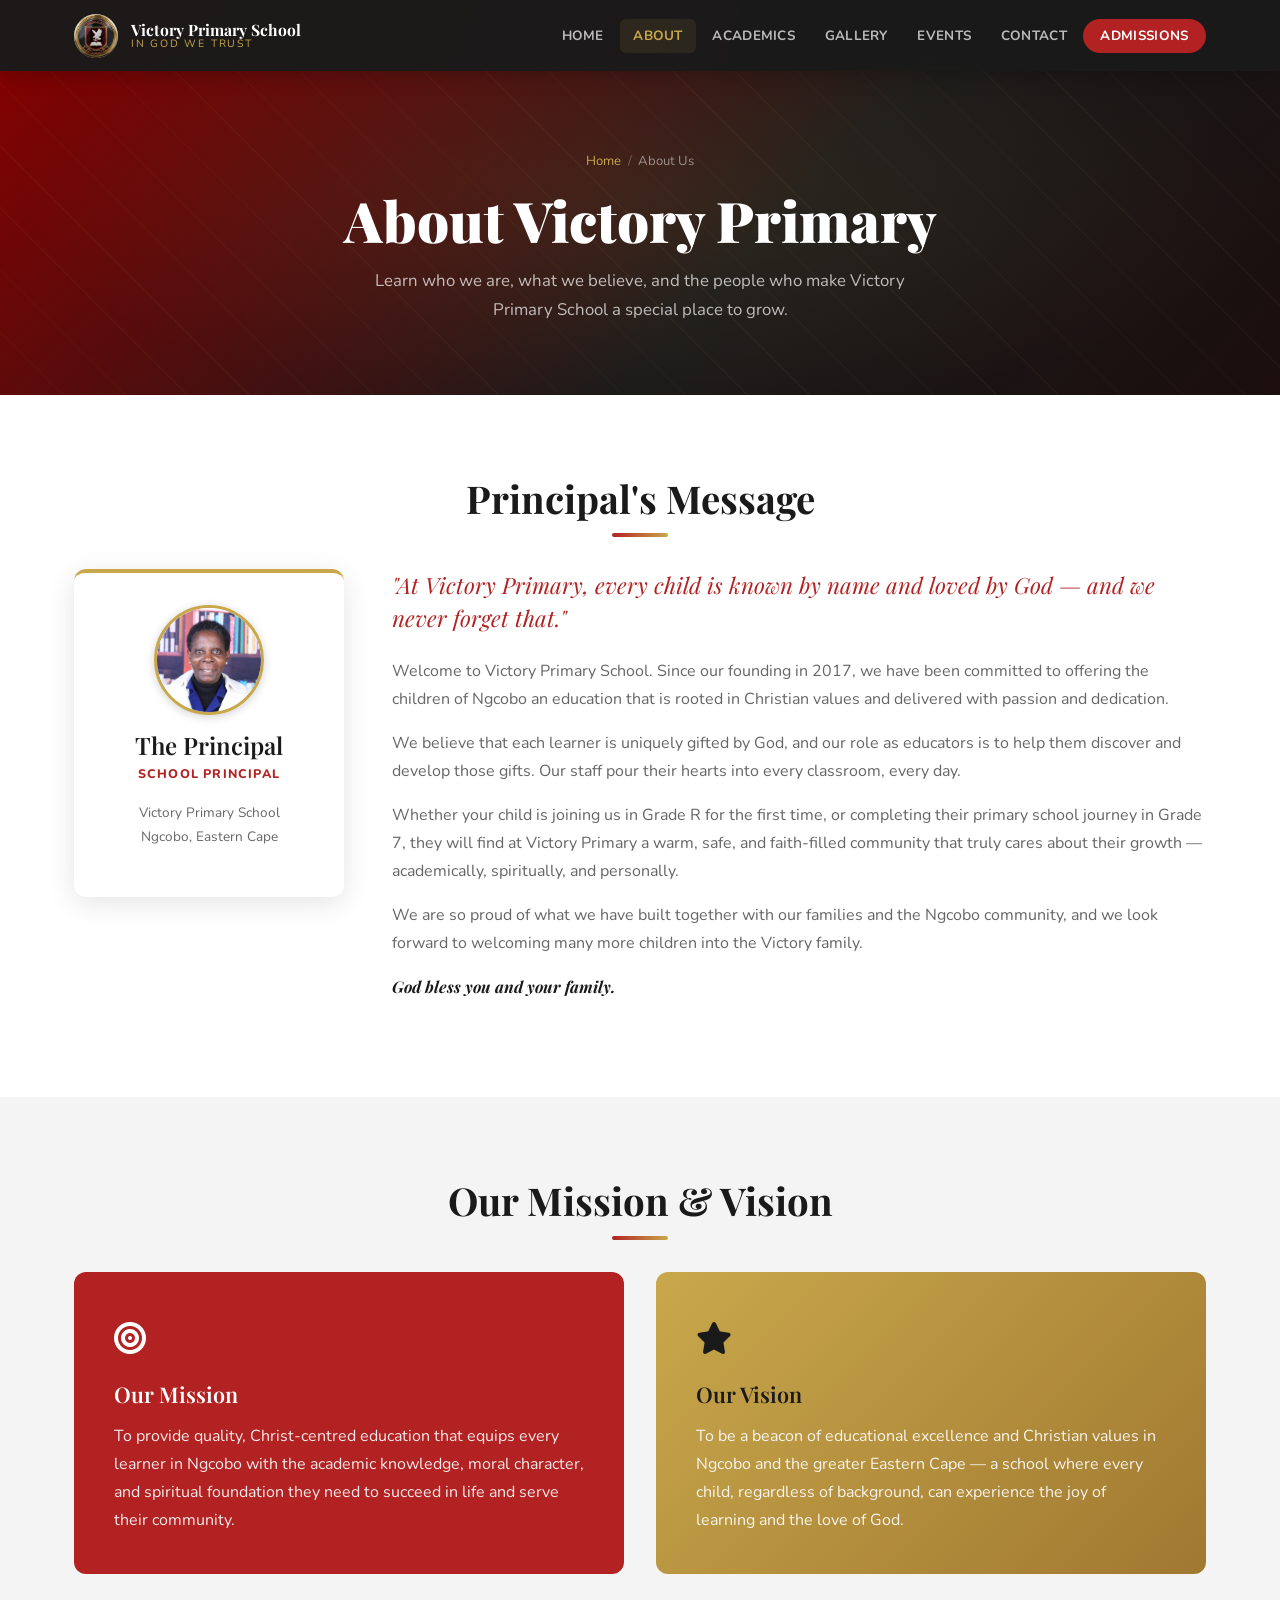
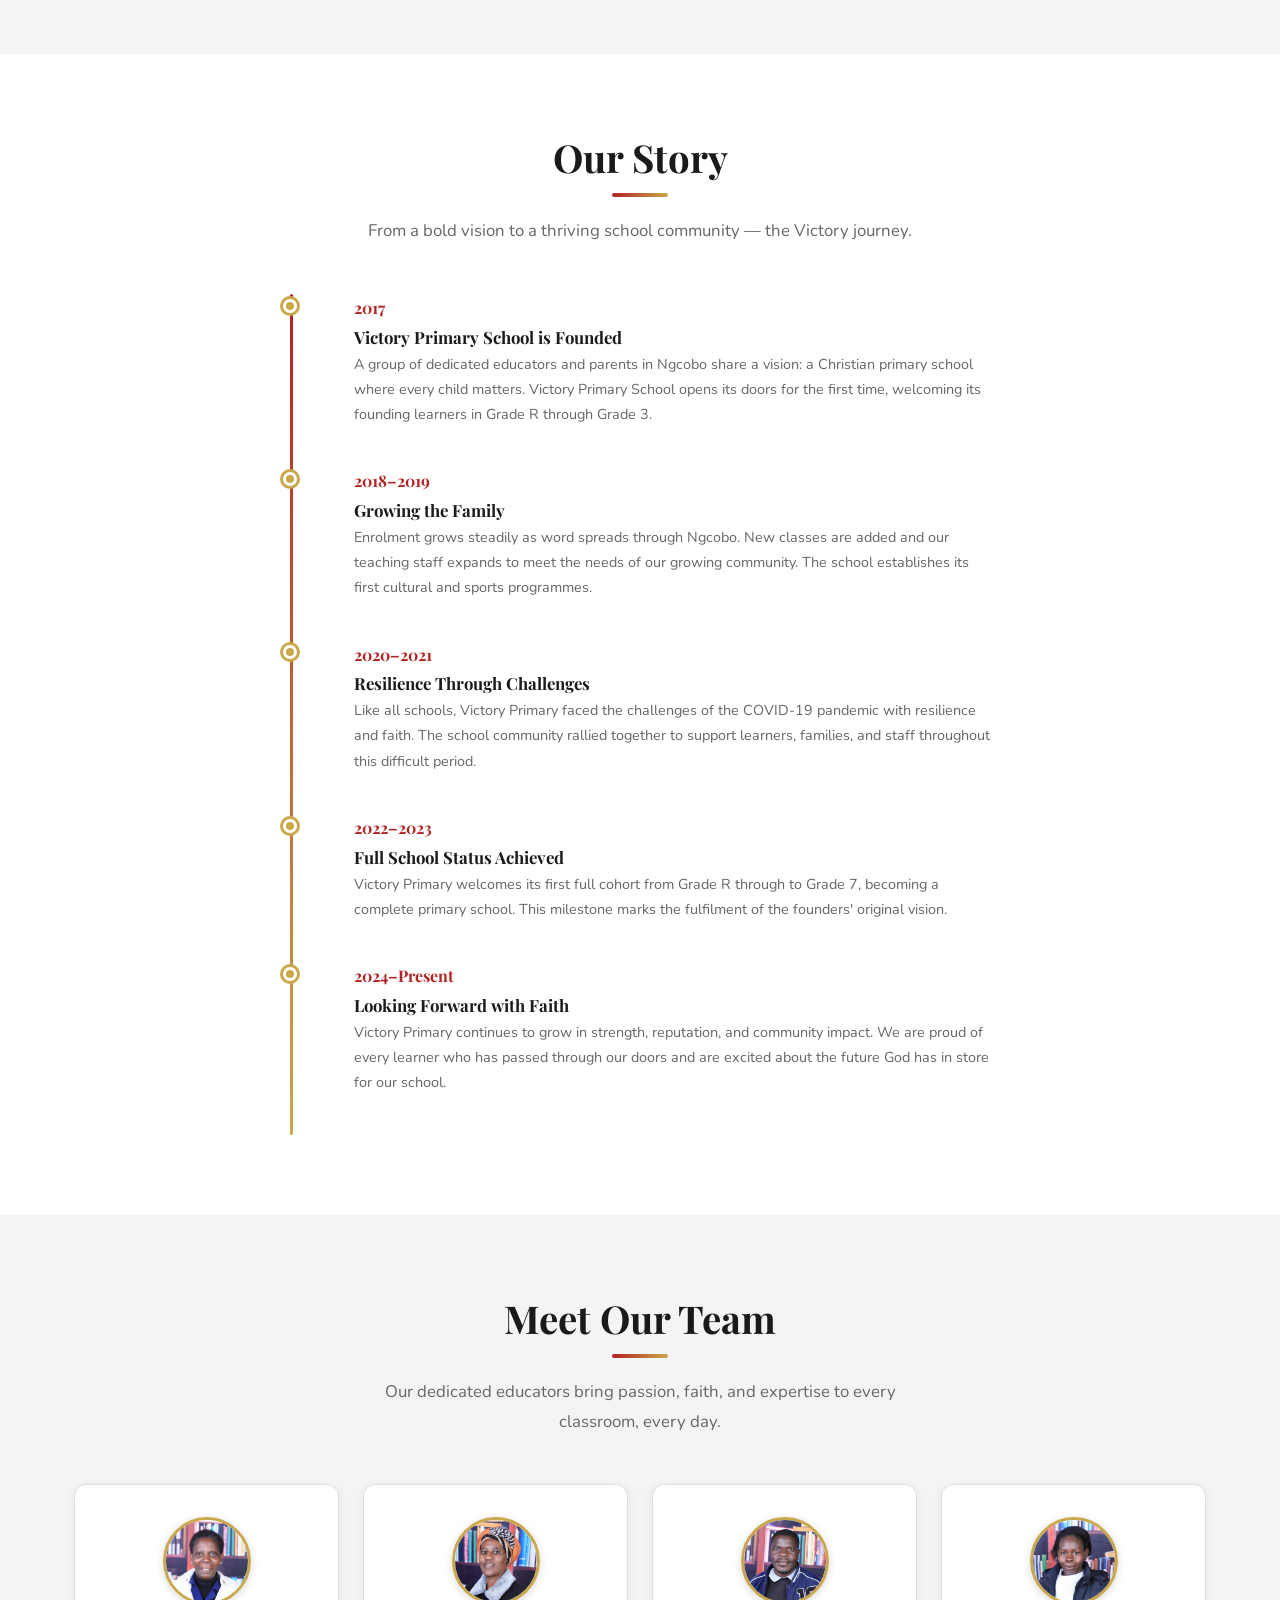
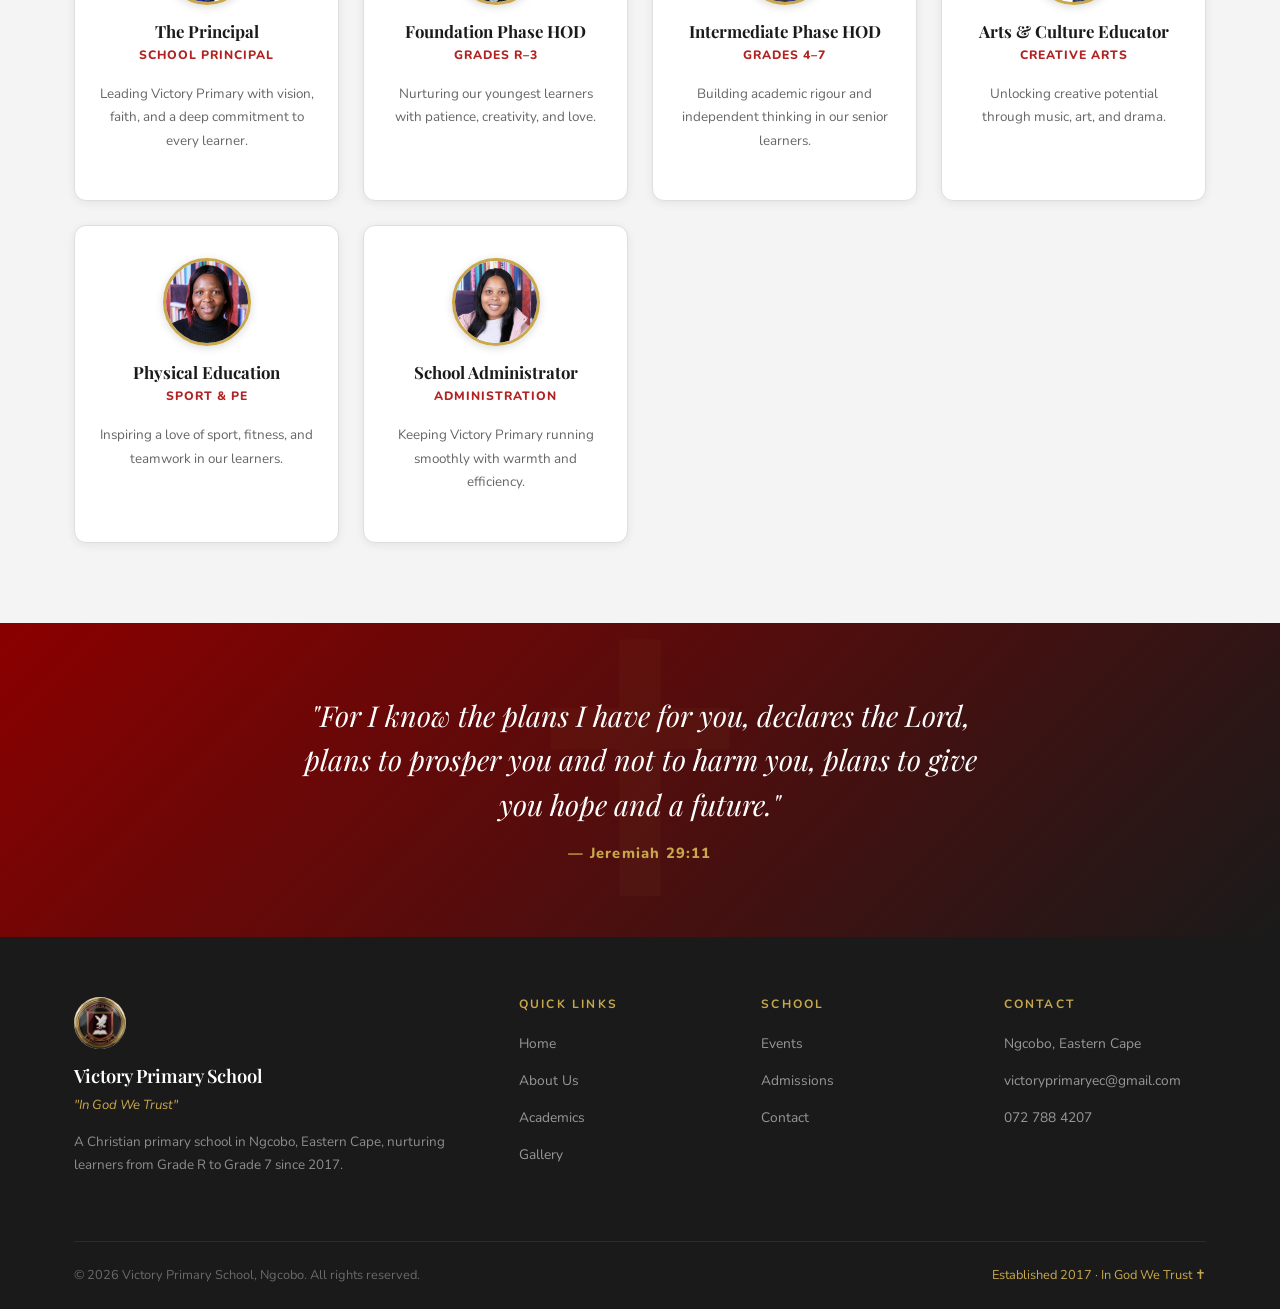
==== commit 124c8232: "First teacher images for 2026" ====
--- a/about/index.html
+++ b/about/index.html
@@ -64,7 +64,7 @@
         <div class="principal-section" style="margin-top: 2rem">
           <div class="principal-card">
             <img
-              src="/_images/teachers/Principal.jpeg"
+              src="/_images/teachersupdate1.1/New principal picture.jpeg"
               alt="School Principal"
               class="principal-avatar"
             />
@@ -229,7 +229,7 @@
         <div class="team-grid">
           <div class="team-card">
             <img
-              src="/_images/teachers/Principal.jpeg"
+              src="/_images/teachersupdate1.1/New principal picture.jpeg"
               alt="School Principal"
               class="team-avatar"
             />
@@ -242,7 +242,7 @@
           </div>
           <div class="team-card">
             <img
-              src="/_images/teachers/Foundation phase HOD.jpeg"
+              src="/_images/teachersupdate1.1/Head of department foundation phase.jpeg"
               alt="Foundation Phase HOD"
               class="team-avatar"
             />
@@ -255,7 +255,7 @@
           </div>
           <div class="team-card">
             <img
-              src="/_images/teachers/Intermediate Phase HOD.jpeg"
+              src="/_images/teachersupdate1.1/Head of department intermediate.jpeg"
               alt="Intermediate Phase HOD"
               class="team-avatar"
             />
@@ -268,7 +268,7 @@
           </div>
           <div class="team-card">
             <img
-              src="/_images/teachers/Art & Culture.jpeg"
+              src="/_images/teachersupdate1.1/Arts and culture educator.jpeg"
               alt="Arts & Culture Educator"
               class="team-avatar"
             />
@@ -280,7 +280,7 @@
           </div>
           <div class="team-card">
             <img
-              src="/_images/teachers/Physical Education.jpeg"
+              src="/_images/teachersupdate1.1/Physical education.jpeg"
               alt="Physical Education"
               class="team-avatar"
             />
@@ -292,7 +292,7 @@
           </div>
           <div class="team-card">
             <img
-              src="/_images/teachers/School Administrator.jpeg"
+              src="/_images/teachersupdate1.1/School administrator.jpeg"
               alt="School Administrator"
               class="team-avatar"
             />
--- a/styles.css
+++ b/styles.css
@@ -235,7 +235,7 @@
 ══════════════════════════════════════════ */
 .principal-section { display: grid; grid-template-columns: 270px 1fr; gap: 3rem; align-items: start; }
 .principal-card { background: var(--white); border-radius: var(--radius); padding: 2rem 1.5rem; text-align: center; box-shadow: var(--shadow-md); border-top: 4px solid var(--gold); }
-.principal-avatar { width: 110px; height: 110px; border-radius: 50%; margin: 0 auto 1rem; display: block; object-fit: cover; border: 3px solid var(--gold); box-shadow: 0 2px 10px rgba(0,0,0,.18); }
+.principal-avatar { width: 110px; height: 110px; border-radius: 50%; margin: 0 auto 1rem; display: block; object-fit: cover; object-position: top; border: 3px solid var(--gold); box-shadow: 0 2px 10px rgba(0,0,0,.18); }
 .principal-card h3  { color: var(--dark); margin-bottom: 0.2rem; }
 .principal-card .role { color: var(--red); font-size: 0.78rem; font-weight: 800; letter-spacing: 1.2px; text-transform: uppercase; }
 .principal-message blockquote { font-family: var(--font-display); font-size: 1.4rem; color: var(--red); font-style: italic; margin-bottom: 1.4rem; line-height: 1.45; }
@@ -249,7 +249,7 @@
 .team-grid  { display: grid; grid-template-columns: repeat(auto-fit, minmax(210px, 1fr)); gap: 1.5rem; }
 .team-card  { background: var(--white); border-radius: var(--radius); padding: 2rem 1.5rem; text-align: center; box-shadow: var(--shadow-sm); border: 1px solid var(--grey-mid); transition: all var(--transition); }
 .team-card:hover { transform: translateY(-4px); box-shadow: var(--shadow-md); }
-.team-avatar { width: 88px; height: 88px; border-radius: 50%; margin: 0 auto 1rem; display: block; object-fit: cover; border: 3px solid var(--gold); box-shadow: 0 2px 8px rgba(0,0,0,.15); }
+.team-avatar { width: 88px; height: 88px; border-radius: 50%; margin: 0 auto 1rem; display: block; object-fit: cover; object-position: top; border: 3px solid var(--gold); box-shadow: 0 2px 8px rgba(0,0,0,.15); }
 .team-card h4 { color: var(--dark); margin-bottom: 0.2rem; }
 .team-card .role { color: var(--red); font-size: 0.76rem; font-weight: 800; letter-spacing: 1px; text-transform: uppercase; }
 .history-timeline { position: relative; padding-left: 2rem; }
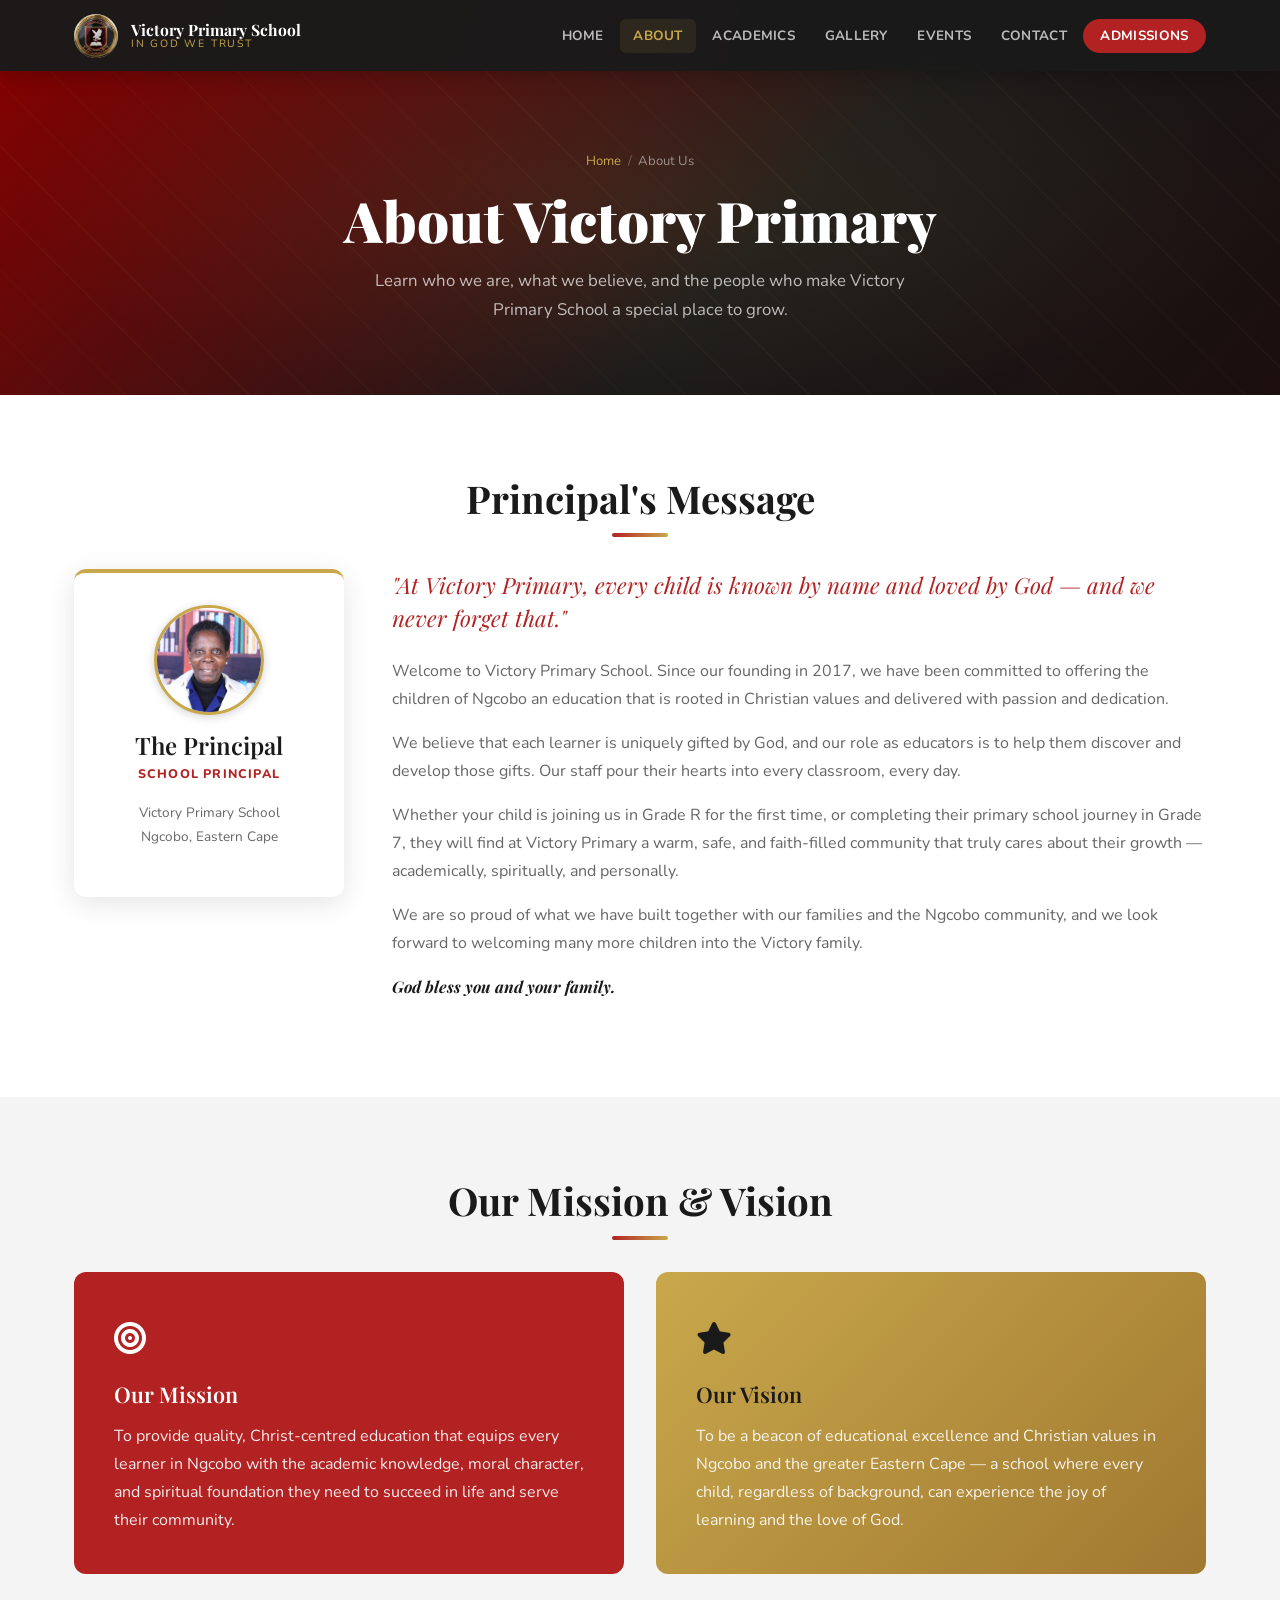
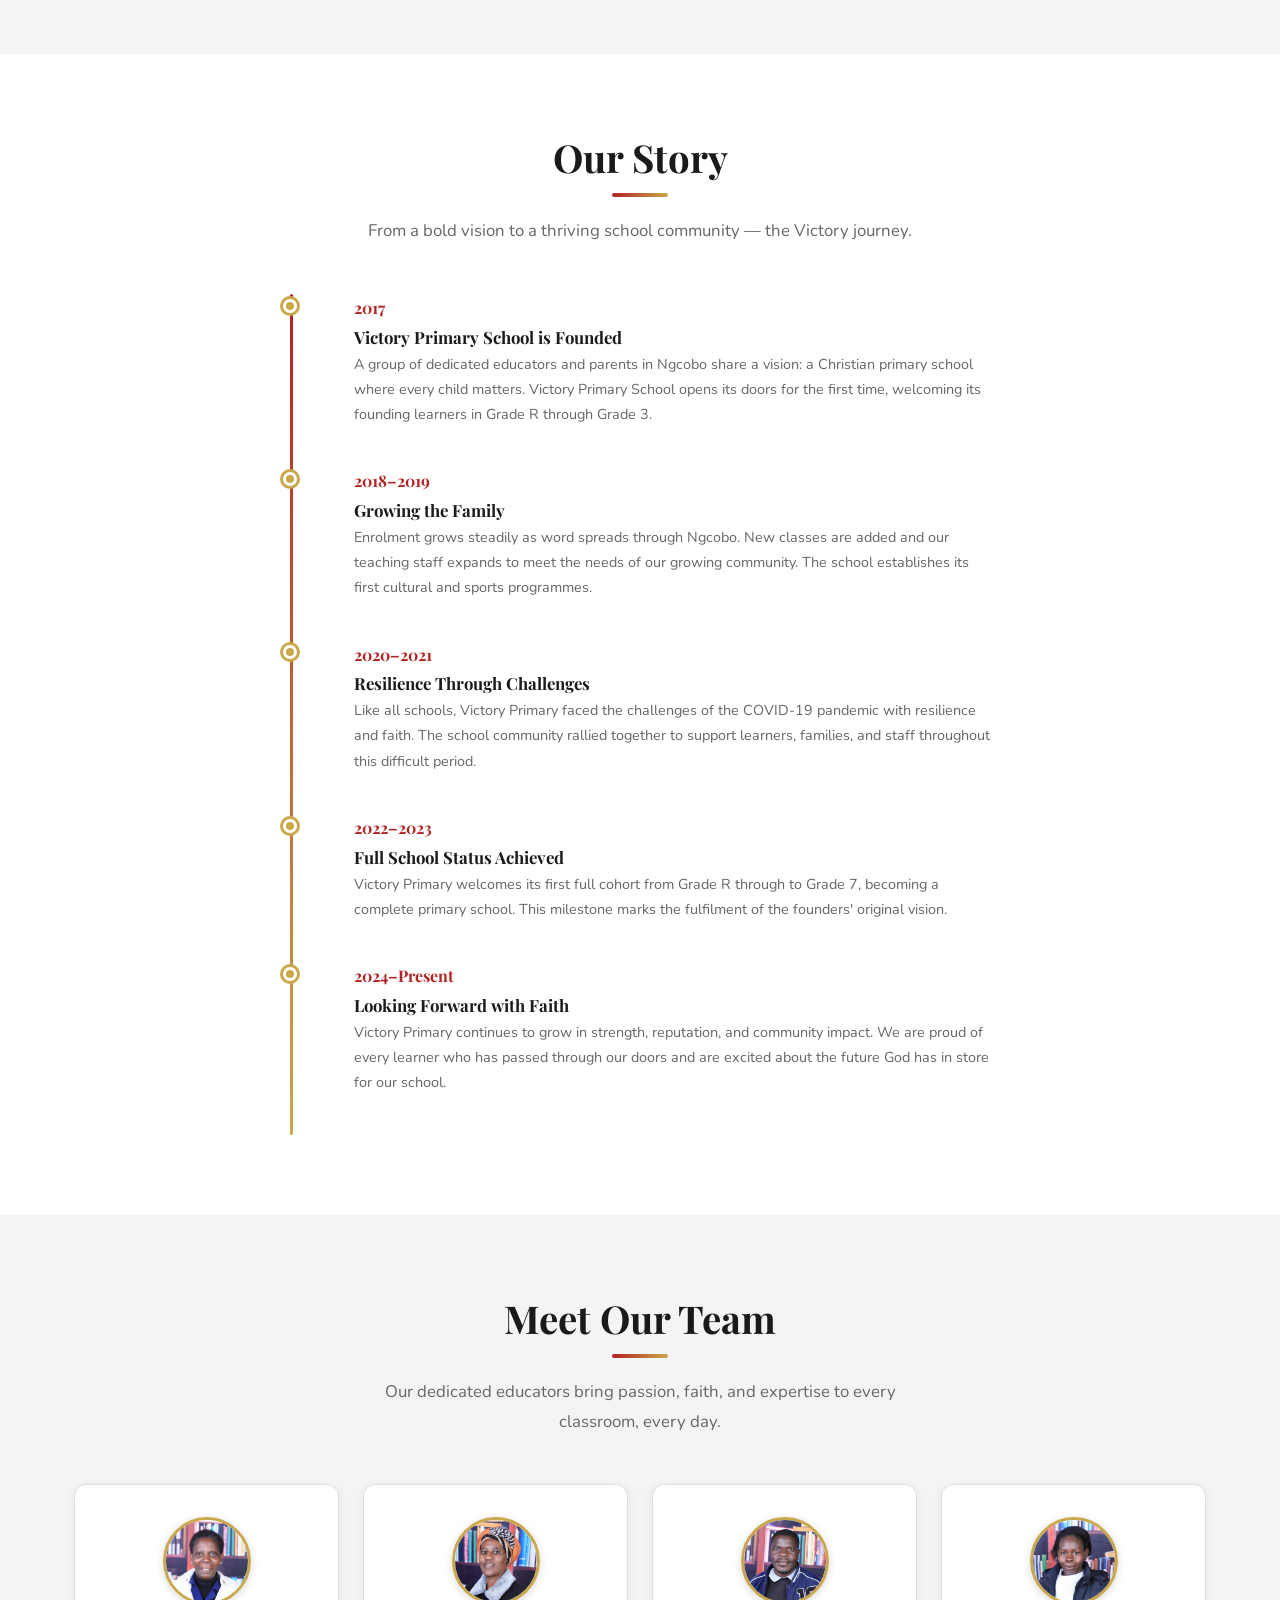
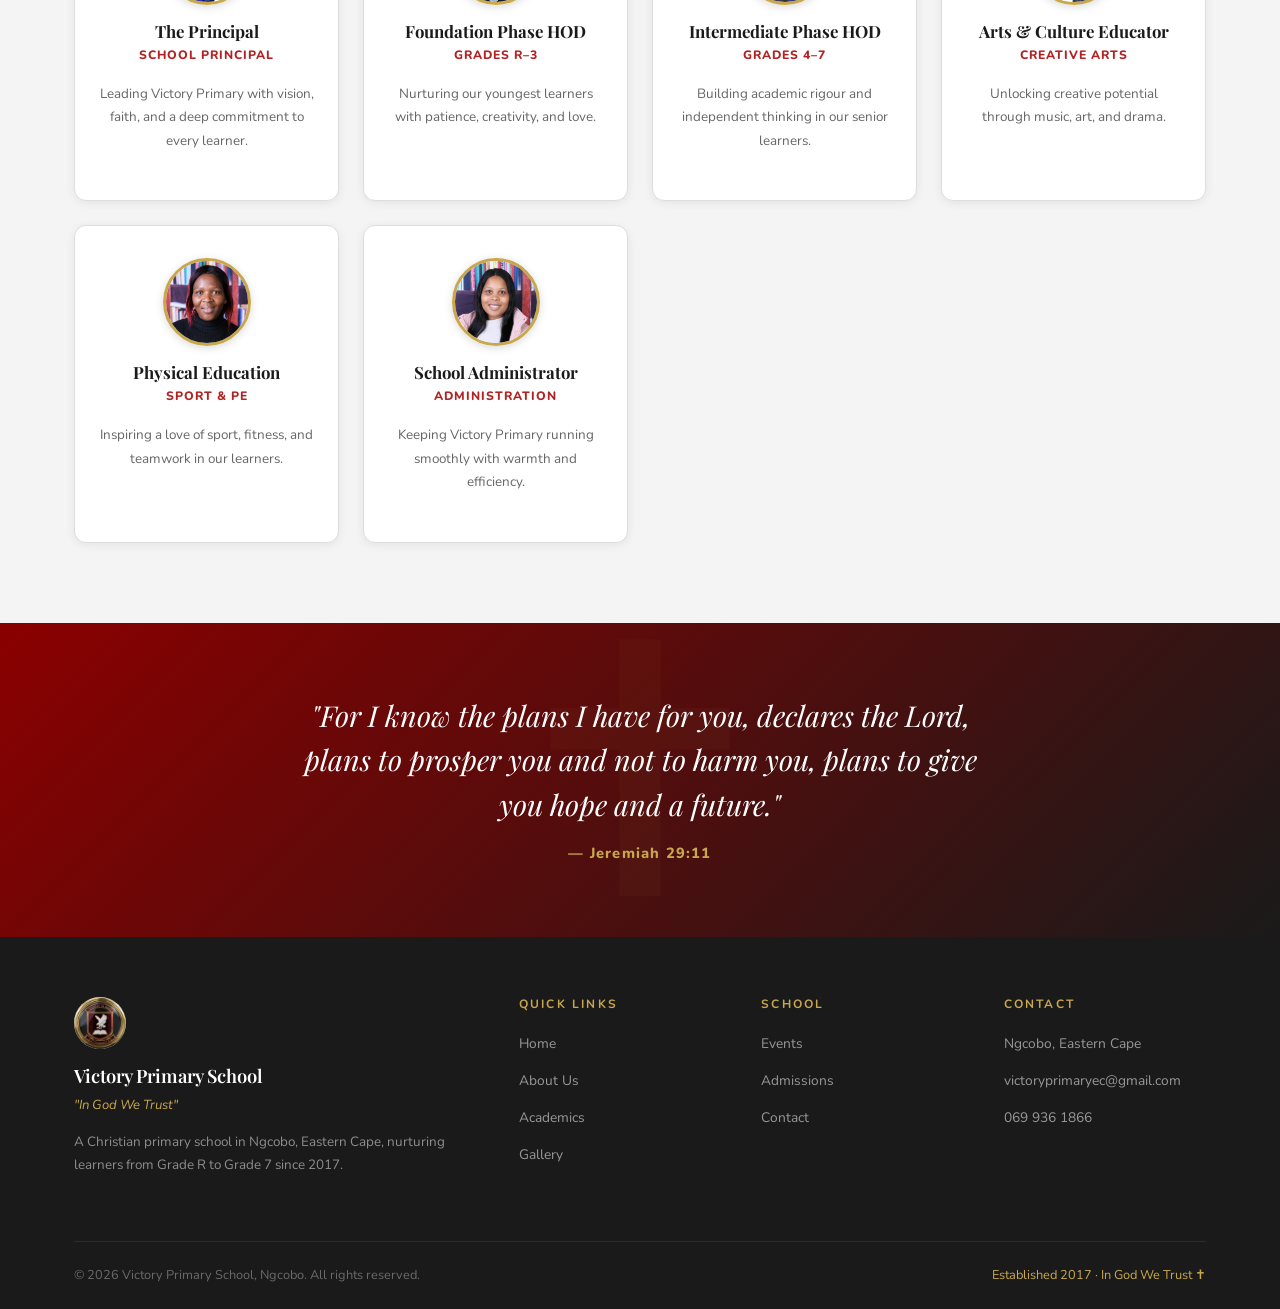
==== commit d2de0a7f: "number change" ====
--- a/about/index.html
+++ b/about/index.html
@@ -1,4 +1,4 @@
-<!doctype html>
+﻿<!doctype html>
 <html lang="en">
   <head>
     <meta charset="UTF-8" />
@@ -361,7 +361,7 @@
                   >victoryprimaryec@gmail.com</a
                 >
               </li>
-              <li><a href="tel:+27727884207">072 788 4207</a></li>
+              <li><a href="tel:+27699361866">069 936 1866</a></li>
             </ul>
           </div>
         </div>
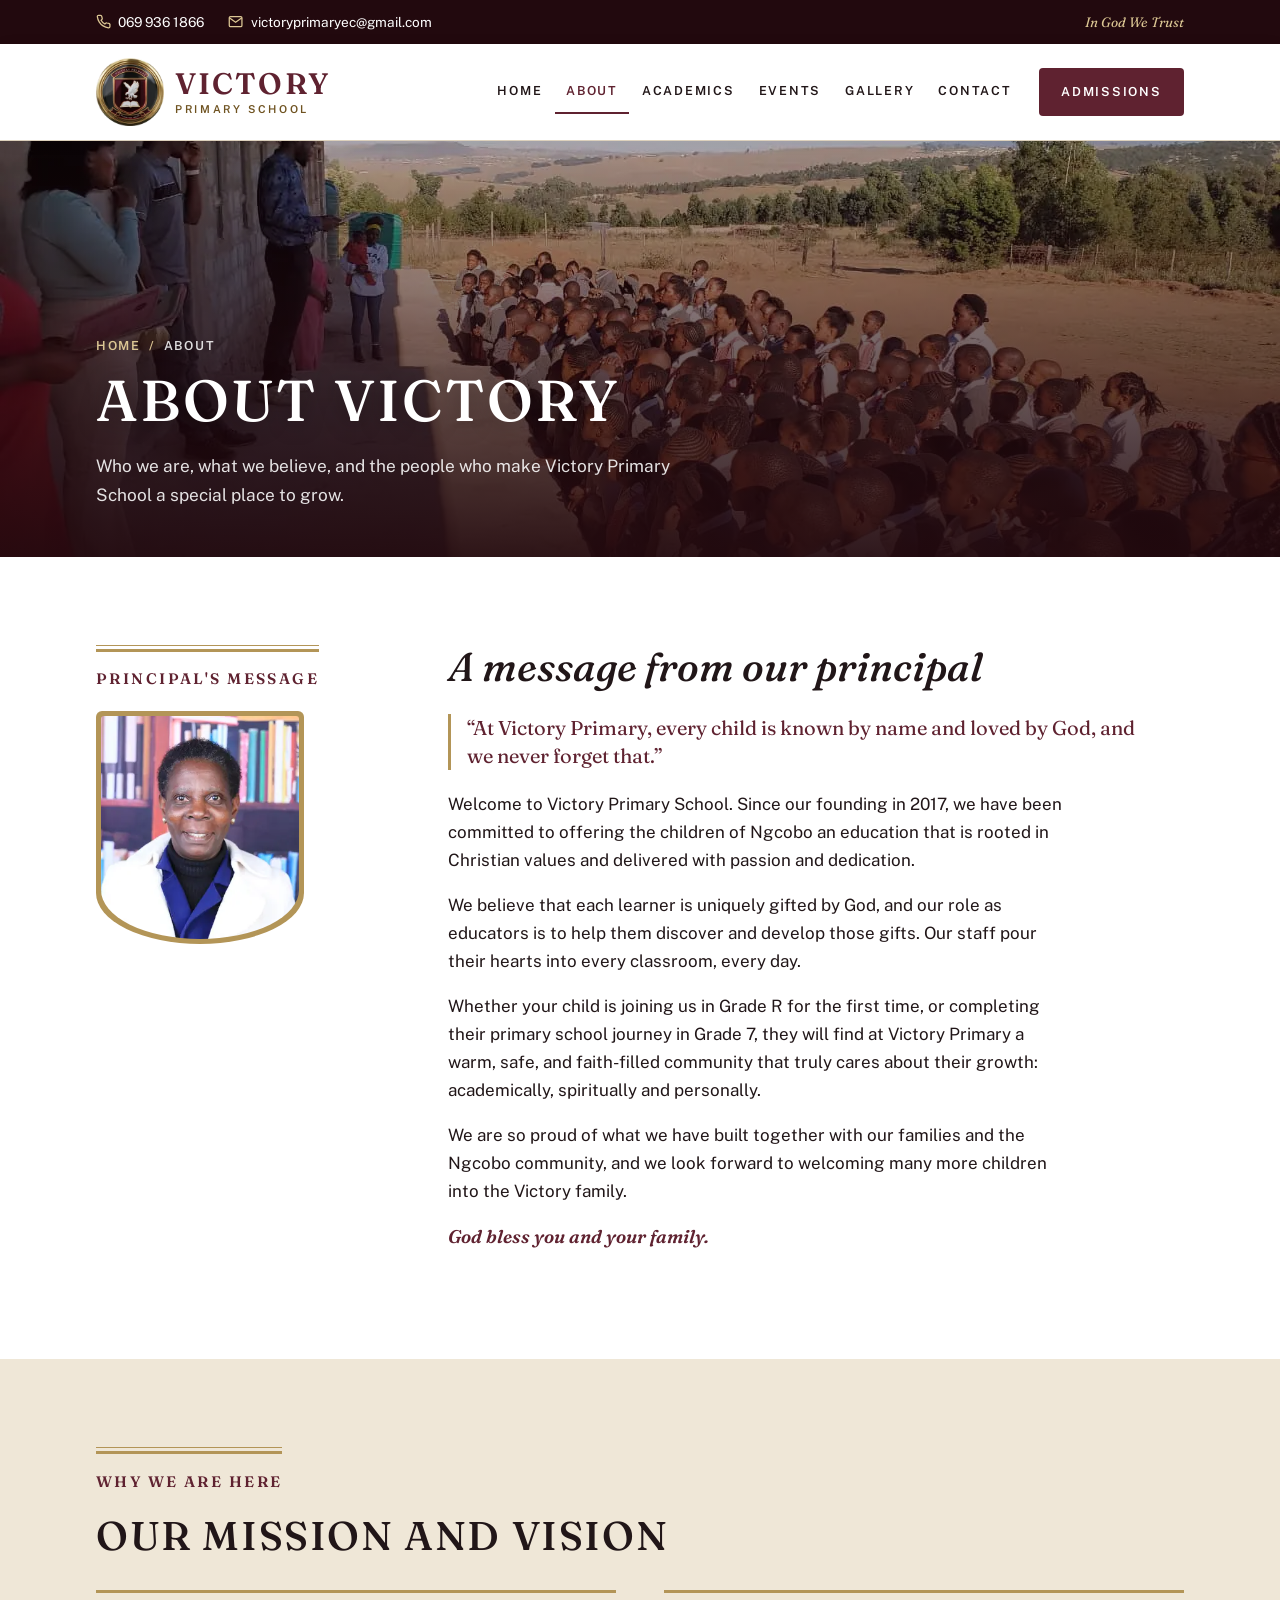
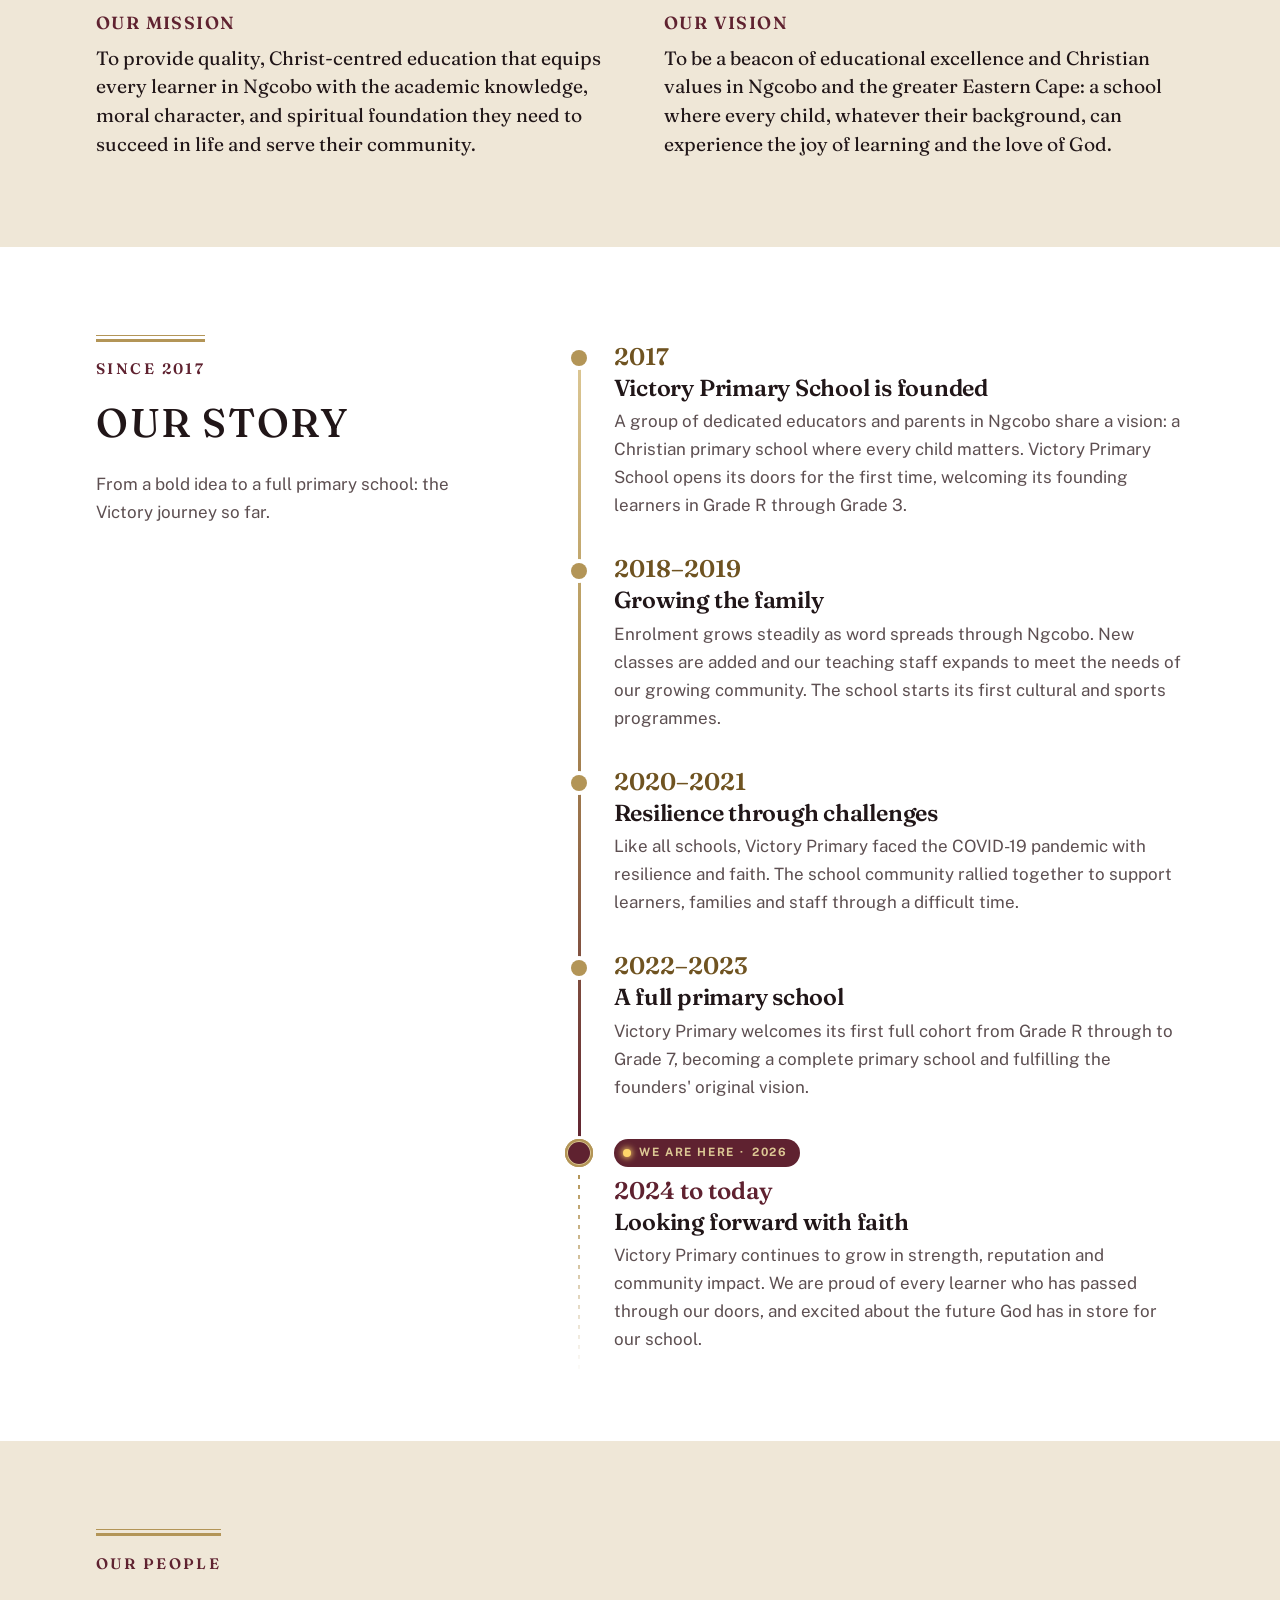
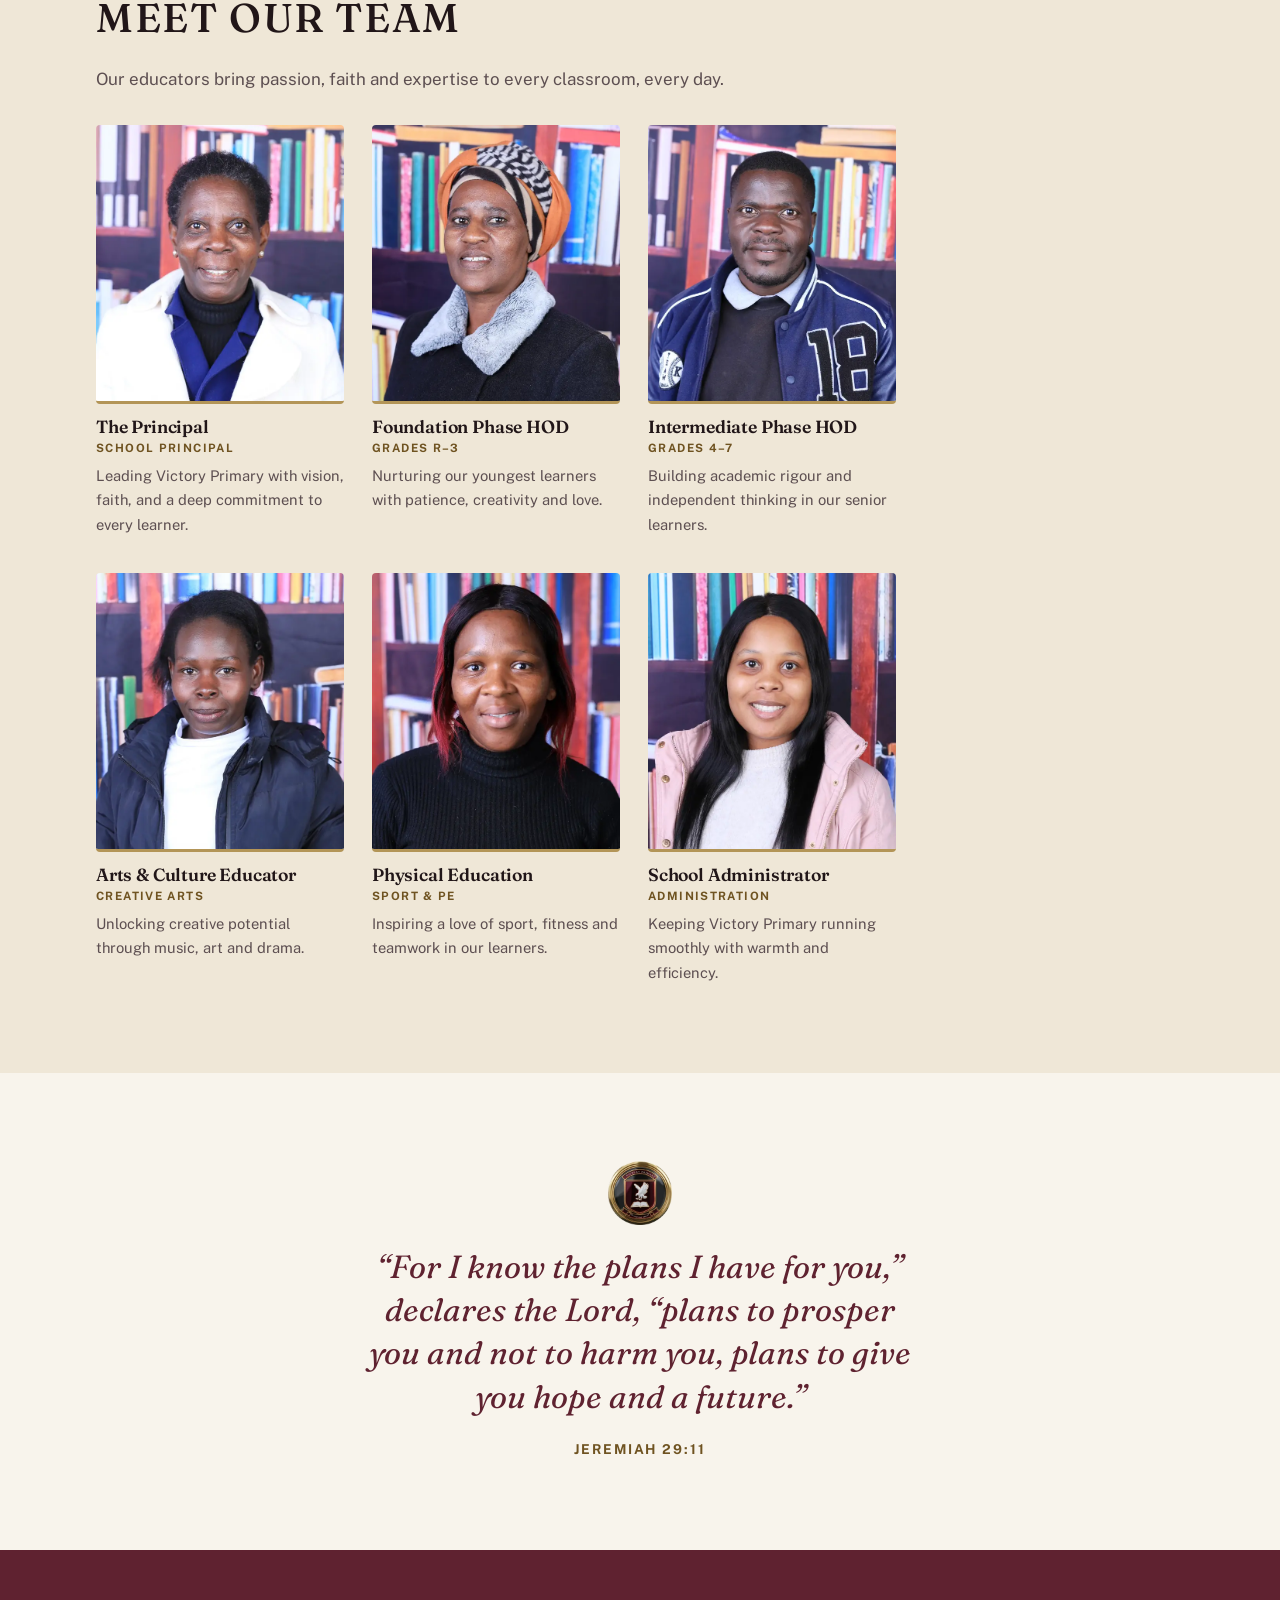
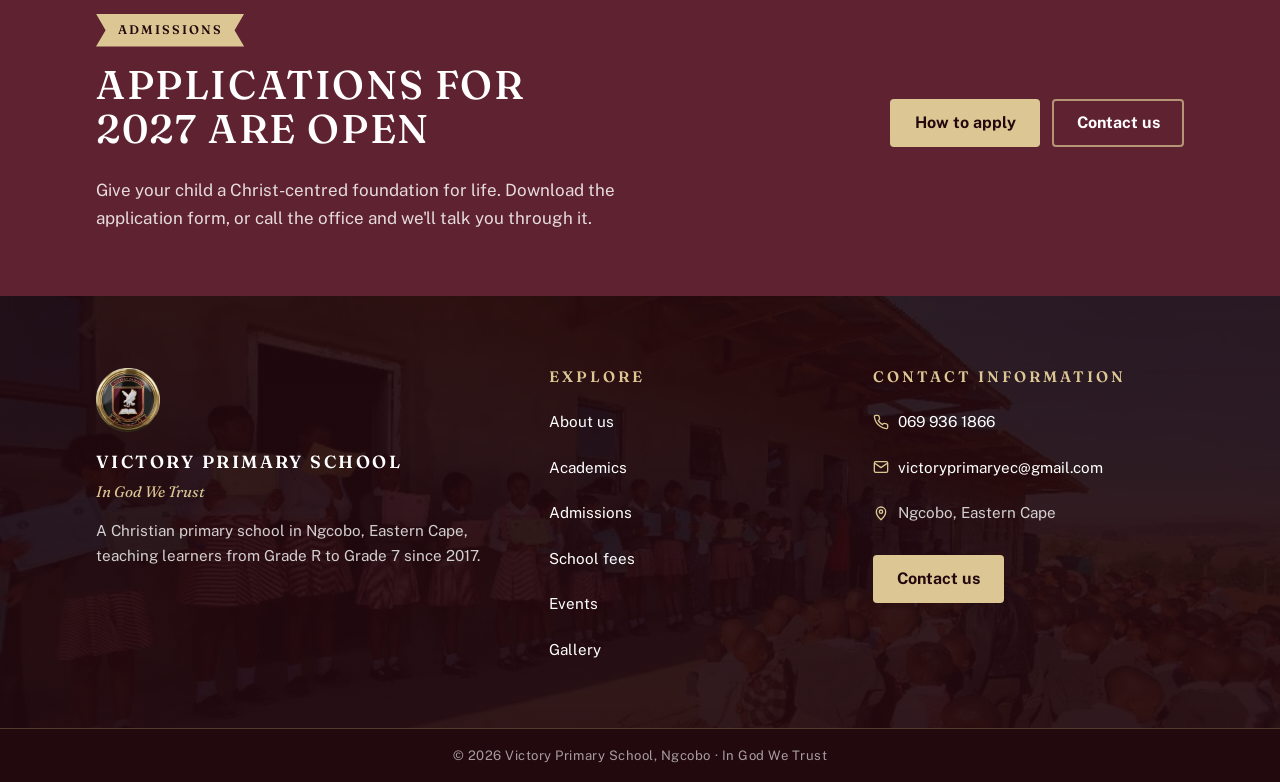
==== commit ec60563d: "Move every page onto the new design, with a live timeline on About About, Academics, Admissions, Eve" ====
--- a/about/index.html
+++ b/about/index.html
@@ -1,89 +1,115 @@
-﻿<!doctype html>
+<!doctype html>
 <html lang="en">
   <head>
     <meta charset="UTF-8" />
     <meta name="viewport" content="width=device-width, initial-scale=1.0" />
-    <title>About Us</title>
-    <link rel="stylesheet" href="/styles.css" />
-    <link
-      rel="stylesheet"
-      href="https://cdnjs.cloudflare.com/ajax/libs/font-awesome/6.5.1/css/all.min.css"
-    />
-    <link rel="icon" type="image/png" href="/_images/favicon.png" />
-    <script src="/favicon-round.js" defer></script>
+    <title>About us · Victory Primary School, Ngcobo</title>
+    <meta name="description" content="Who we are: the principal's welcome, our mission and vision, our story since 2017, and the team who teach at Victory Primary School in Ngcobo." />
+    <meta name="theme-color" content="#3a1119" />
+    <link rel="preload" href="/fonts/fraunces.woff2" as="font" type="font/woff2" crossorigin />
+    <link rel="preload" href="/fonts/public-sans-400.woff2" as="font" type="font/woff2" crossorigin />
+    <link rel="stylesheet" href="/css/victory.css" />
+    <link rel="icon" href="/favicon.ico" sizes="48x48" />
+    <link rel="icon" type="image/png" sizes="96x96" href="/favicon-96x96.png" />
+    <link rel="apple-touch-icon" sizes="180x180" href="/apple-touch-icon.png" />
+    <link rel="manifest" href="/site.webmanifest" />
   </head>
   <body>
-    <!-- ── NAVIGATION ─────────────────────────── -->
-    <nav>
-      <div class="nav-inner">
-        <a href="/" class="nav-brand">
+    <a class="skip-link" href="#main">Skip to content</a>
+
+    <div class="topbar">
+      <div class="wrap">
+        <div class="topbar__contact">
+          <a href="tel:+27699361866">
+            <svg viewBox="0 0 24 24" fill="none" stroke="currentColor" stroke-width="2" aria-hidden="true"><path d="M22 16.9v3a2 2 0 0 1-2.2 2 19.8 19.8 0 0 1-8.6-3.1 19.5 19.5 0 0 1-6-6A19.8 19.8 0 0 1 2.1 4.2 2 2 0 0 1 4.1 2h3a2 2 0 0 1 2 1.7c.1 1 .4 1.9.7 2.8a2 2 0 0 1-.5 2.1L8 9.9a16 16 0 0 0 6 6l1.3-1.3a2 2 0 0 1 2.1-.4c.9.3 1.8.6 2.8.7a2 2 0 0 1 1.7 2z"/></svg>
+            069 936 1866
+          </a>
+          <a href="mailto:victoryprimaryec@gmail.com" class="topbar__email">
+            <svg viewBox="0 0 24 24" fill="none" stroke="currentColor" stroke-width="2" aria-hidden="true"><rect x="2" y="4" width="20" height="16" rx="2"/><path d="m22 6-10 7L2 6"/></svg>
+            victoryprimaryec@gmail.com
+          </a>
+        </div>
+        <p class="topbar__motto">In God We Trust</p>
+      </div>
+    </div>
+
+    <header class="site-header">
+      <div class="wrap site-header__bar">
+        <a href="/" class="brand">
+          <img src="/_images/web/crest-192.webp" alt="" width="192" height="192" />
+          <span class="brand__name">
+            Victory
+            <span class="brand__sub">Primary School</span>
+          </span>
+        </a>
+        <button class="menu-toggle" aria-expanded="false" aria-controls="site-nav">
+          <span class="menu-toggle__icon" aria-hidden="true"></span>
+          <span class="menu-toggle__label">Menu</span>
+        </button>
+        <nav id="site-nav" class="site-nav" aria-label="Main">
+          <ul>
+            <li><a href="/">Home</a></li>
+            <li><a href="/about" aria-current="page">About</a></li>
+            <li><a href="/academics">Academics</a></li>
+            <li><a href="/events">Events</a></li>
+            <li><a href="/gallery">Gallery</a></li>
+            <li><a href="/contact">Contact</a></li>
+            <li><a href="/admissions" class="nav-apply">Admissions</a></li>
+          </ul>
+        </nav>
+      </div>
+    </header>
+
+    <main id="main">
+      <section class="page-hero" style="--focus: 50% 55%">
+        <picture class="page-hero__media">
+          <source type="image/webp" srcset="/_images/web/banner-about-800.webp 800w, /_images/web/banner-about-1280.webp 1280w" sizes="100vw" />
           <img
-            src="/_images/logo (2).png"
-            alt="Victory Primary School"
-            class="nav-logo"
+            src="/_images/web/banner-about-800.jpg"
+            srcset="/_images/web/banner-about-800.jpg 800w, /_images/web/banner-about-1280.jpg 1280w"
+            sizes="100vw"
+            alt="Victory learners gathered for assembly outside the school, with the hills of Ngcobo behind them"
+            fetchpriority="high"
           />
-          <div class="nav-name">
-            <span class="school">Victory Primary School</span>
-            <span class="tagline">In God We Trust</span>
-          </div>
-        </a>
-        <ul class="nav-links" id="navLinks">
-          <li><a href="/">Home</a></li>
-          <li><a href="/about" class="active">About</a></li>
-          <li><a href="/academics">Academics</a></li>
-          <li><a href="/gallery">Gallery</a></li>
-          <li><a href="/events">Events</a></li>
-          <li><a href="/contact">Contact</a></li>
-          <li><a href="/admissions" class="nav-cta">Admissions</a></li>
-        </ul>
-        <div class="nav-hamburger" id="hamburger" onclick="toggleNav()">
-          <span></span><span></span><span></span>
-        </div>
-      </div>
-    </nav>
-
-    <!-- ── PAGE HERO ──────────────────────────── -->
-    <div class="page-hero">
-      <div class="container page-hero-content">
-        <div class="breadcrumb">
-          <a href="/">Home</a><sep>/</sep><span>About Us</span>
-        </div>
-        <h1>About Victory Primary</h1>
-        <p>
-          Learn who we are, what we believe, and the people who make Victory
+        </picture>
+        <div class="wrap page-hero__text">
+          <nav class="crumbs" aria-label="Breadcrumb">
+            <ol>
+              <li><a href="/">Home</a></li>
+              <li><span aria-current="page">About</span></li>
+            </ol>
+          </nav>
+        <h1>About Victory</h1>
+        <p class="page-hero__lead">
+          Who we are, what we believe, and the people who make Victory
           Primary School a special place to grow.
         </p>
       </div>
-    </div>
-
-    <!-- ── PRINCIPAL'S MESSAGE ────────────────── -->
-    <section>
-      <div class="container">
-        <h2 class="section-title">Principal's Message</h2>
-        <div class="section-divider"></div>
-        <div class="principal-section" style="margin-top: 2rem">
-          <div class="principal-card">
-            <img
-              src="/_images/teachersupdate1.1/New principal picture.jpeg"
-              alt="School Principal"
-              class="principal-avatar"
-            />
-            <h3>The Principal</h3>
-            <p class="role">School Principal</p>
-            <p
-              style="
-                font-size: 0.85rem;
-                margin-top: 0.8rem;
-                color: var(--grey-text);
-              "
-            >
-              Victory Primary School<br />Ngcobo, Eastern Cape
-            </p>
-          </div>
-          <div class="principal-message">
-            <blockquote>
-              "At Victory Primary, every child is known by name and loved by God
-              — and we never forget that."
+      </section>
+
+      <!-- Principal's message -->
+      <section class="section section--white" id="principal">
+        <div class="wrap welcome">
+          <div>
+            <p class="label">Principal's message</p>
+            <figure class="welcome__portrait">
+              <picture>
+                <source type="image/webp" srcset="/_images/web/principal-320.webp 320w, /_images/web/principal-640.webp 640w" sizes="13rem" />
+                <img
+                  src="/_images/web/principal-320.jpg"
+                  srcset="/_images/web/principal-320.jpg 320w, /_images/web/principal-640.jpg 640w"
+                  sizes="13rem"
+                  width="640"
+                  height="720"
+                  alt="The principal of Victory Primary School"
+                />
+              </picture>
+            </figure>
+          </div>
+          <div class="welcome__body">
+            <h2>A message from our principal</h2>
+            <blockquote class="welcome__quote">
+              <p>“At Victory Primary, every child is known by name and loved by God, and we never forget that.”</p>
             </blockquote>
             <p>
               Welcome to Victory Primary School. Since our founding in 2017, we
@@ -94,14 +120,13 @@
             <p>
               We believe that each learner is uniquely gifted by God, and our
               role as educators is to help them discover and develop those
-              gifts. Our staff pour their hearts into every classroom, every
-              day.
+              gifts. Our staff pour their hearts into every classroom, every day.
             </p>
             <p>
               Whether your child is joining us in Grade R for the first time, or
               completing their primary school journey in Grade 7, they will find
               at Victory Primary a warm, safe, and faith-filled community that
-              truly cares about their growth — academically, spiritually, and
+              truly cares about their growth: academically, spiritually and
               personally.
             </p>
             <p>
@@ -109,275 +134,252 @@
               and the Ngcobo community, and we look forward to welcoming many
               more children into the Victory family.
             </p>
-            <p
-              style="
-                font-weight: 700;
-                color: var(--dark);
-                font-family: var(--font-display);
-                font-style: italic;
-              "
-            >
-              God bless you and your family.
-            </p>
-          </div>
-        </div>
-      </div>
-    </section>
-
-    <!-- ── MISSION & VISION ───────────────────── -->
-    <section class="bg-grey">
-      <div class="container">
-        <h2 class="section-title">Our Mission &amp; Vision</h2>
-        <div class="section-divider"></div>
-        <div class="mv-grid" style="margin-top: 2rem">
-          <div class="mv-card mission">
-            <div class="mv-icon"><i class="fa-solid fa-bullseye"></i></div>
-            <h3>Our Mission</h3>
-            <p>
-              To provide quality, Christ-centred education that equips every
-              learner in Ngcobo with the academic knowledge, moral character,
-              and spiritual foundation they need to succeed in life and serve
-              their community.
-            </p>
-          </div>
-          <div class="mv-card vision">
-            <div class="mv-icon"><i class="fa-solid fa-star"></i></div>
-            <h3>Our Vision</h3>
-            <p>
-              To be a beacon of educational excellence and Christian values in
-              Ngcobo and the greater Eastern Cape — a school where every child,
-              regardless of background, can experience the joy of learning and
-              the love of God.
-            </p>
-          </div>
-        </div>
-      </div>
-    </section>
-
-    <!-- ── OUR HISTORY ────────────────────────── -->
-    <section>
-      <div class="container">
-        <h2 class="section-title">Our Story</h2>
-        <div class="section-divider"></div>
-        <p class="section-subtitle">
-          From a bold vision to a thriving school community — the Victory
-          journey.
-        </p>
-        <div class="history-timeline" style="max-width: 700px; margin: 0 auto">
-          <div class="timeline-item">
-            <div class="timeline-year">2017</div>
-            <h4>Victory Primary School is Founded</h4>
-            <p>
-              A group of dedicated educators and parents in Ngcobo share a
-              vision: a Christian primary school where every child matters.
-              Victory Primary School opens its doors for the first time,
-              welcoming its founding learners in Grade R through Grade 3.
-            </p>
-          </div>
-          <div class="timeline-item">
-            <div class="timeline-year">2018–2019</div>
-            <h4>Growing the Family</h4>
-            <p>
-              Enrolment grows steadily as word spreads through Ngcobo. New
-              classes are added and our teaching staff expands to meet the needs
-              of our growing community. The school establishes its first
-              cultural and sports programmes.
-            </p>
-          </div>
-          <div class="timeline-item">
-            <div class="timeline-year">2020–2021</div>
-            <h4>Resilience Through Challenges</h4>
-            <p>
-              Like all schools, Victory Primary faced the challenges of the
-              COVID-19 pandemic with resilience and faith. The school community
-              rallied together to support learners, families, and staff
-              throughout this difficult period.
-            </p>
-          </div>
-          <div class="timeline-item">
-            <div class="timeline-year">2022–2023</div>
-            <h4>Full School Status Achieved</h4>
-            <p>
-              Victory Primary welcomes its first full cohort from Grade R
-              through to Grade 7, becoming a complete primary school. This
-              milestone marks the fulfilment of the founders' original vision.
-            </p>
-          </div>
-          <div class="timeline-item">
-            <div class="timeline-year">2024–Present</div>
-            <h4>Looking Forward with Faith</h4>
-            <p>
-              Victory Primary continues to grow in strength, reputation, and
-              community impact. We are proud of every learner who has passed
-              through our doors and are excited about the future God has in
-              store for our school.
-            </p>
-          </div>
-        </div>
-      </div>
-    </section>
-
-    <!-- ── OUR TEAM ───────────────────────────── -->
-    <section class="bg-grey">
-      <div class="container">
-        <h2 class="section-title">Meet Our Team</h2>
-        <div class="section-divider"></div>
-        <p class="section-subtitle">
-          Our dedicated educators bring passion, faith, and expertise to every
-          classroom, every day.
-        </p>
-        <div class="team-grid">
-          <div class="team-card">
-            <img
-              src="/_images/teachersupdate1.1/New principal picture.jpeg"
-              alt="School Principal"
-              class="team-avatar"
-            />
-            <h4>The Principal</h4>
-            <p class="role">School Principal</p>
-            <p style="font-size: 0.84rem; margin-top: 0.6rem">
-              Leading Victory Primary with vision, faith, and a deep commitment
-              to every learner.
-            </p>
-          </div>
-          <div class="team-card">
-            <img
-              src="/_images/teachersupdate1.1/Head of department foundation phase.jpeg"
-              alt="Foundation Phase HOD"
-              class="team-avatar"
-            />
-            <h4>Foundation Phase HOD</h4>
-            <p class="role">Grades R–3</p>
-            <p style="font-size: 0.84rem; margin-top: 0.6rem">
-              Nurturing our youngest learners with patience, creativity, and
-              love.
-            </p>
-          </div>
-          <div class="team-card">
-            <img
-              src="/_images/teachersupdate1.1/Head of department intermediate.jpeg"
-              alt="Intermediate Phase HOD"
-              class="team-avatar"
-            />
-            <h4>Intermediate Phase HOD</h4>
-            <p class="role">Grades 4–7</p>
-            <p style="font-size: 0.84rem; margin-top: 0.6rem">
-              Building academic rigour and independent thinking in our senior
-              learners.
-            </p>
-          </div>
-          <div class="team-card">
-            <img
-              src="/_images/teachersupdate1.1/Arts and culture educator.jpeg"
-              alt="Arts & Culture Educator"
-              class="team-avatar"
-            />
-            <h4>Arts &amp; Culture Educator</h4>
-            <p class="role">Creative Arts</p>
-            <p style="font-size: 0.84rem; margin-top: 0.6rem">
-              Unlocking creative potential through music, art, and drama.
-            </p>
-          </div>
-          <div class="team-card">
-            <img
-              src="/_images/teachersupdate1.1/Physical education.jpeg"
-              alt="Physical Education"
-              class="team-avatar"
-            />
-            <h4>Physical Education</h4>
-            <p class="role">Sport &amp; PE</p>
-            <p style="font-size: 0.84rem; margin-top: 0.6rem">
-              Inspiring a love of sport, fitness, and teamwork in our learners.
-            </p>
-          </div>
-          <div class="team-card">
-            <img
-              src="/_images/teachersupdate1.1/School administrator.jpeg"
-              alt="School Administrator"
-              class="team-avatar"
-            />
-            <h4>School Administrator</h4>
-            <p class="role">Administration</p>
-            <p style="font-size: 0.84rem; margin-top: 0.6rem">
-              Keeping Victory Primary running smoothly with warmth and
-              efficiency.
-            </p>
-          </div>
-        </div>
-      </div>
-    </section>
-
-    <!-- ── SCRIPTURE BANNER ───────────────────── -->
-    <div class="scripture-banner">
-      <div class="container">
-        <blockquote>
-          "For I know the plans I have for you, declares the Lord, plans to
-          prosper you and not to harm you, plans to give you hope and a future."
-        </blockquote>
-        <cite>— Jeremiah 29:11</cite>
-      </div>
-    </div>
-
-    <!-- ── FOOTER ─────────────────────────────── -->
-    <footer>
-      <div class="container">
+            <p class="sign-off">God bless you and your family.</p>
+          </div>
+        </div>
+      </section>
+
+      <!-- Mission and vision -->
+      <section class="section section--tint">
+        <div class="wrap">
+          <p class="label">Why we are here</p>
+          <h2>Our mission and vision</h2>
+          <div class="pair">
+            <div class="pair__item">
+              <h3>Our mission</h3>
+              <p>
+                To provide quality, Christ-centred education that equips every
+                learner in Ngcobo with the academic knowledge, moral character,
+                and spiritual foundation they need to succeed in life and serve
+                their community.
+              </p>
+            </div>
+            <div class="pair__item">
+              <h3>Our vision</h3>
+              <p>
+                To be a beacon of educational excellence and Christian values in
+                Ngcobo and the greater Eastern Cape: a school where every child,
+                whatever their background, can experience the joy of learning
+                and the love of God.
+              </p>
+            </div>
+          </div>
+        </div>
+      </section>
+
+      <!-- Our story -->
+      <section class="section section--white" id="story">
+        <div class="wrap story-layout">
+          <div class="story-layout__head">
+            <p class="label">Since 2017</p>
+            <h2>Our story</h2>
+            <p class="intro">From a bold idea to a full primary school: the Victory journey so far.</p>
+          </div>
+          <div class="timeline">
+            <div class="timeline__track" aria-hidden="true"><span class="timeline__spark"></span></div>
+            <ol>
+            <li>
+              <span class="timeline__dot" aria-hidden="true"></span>
+              <span class="timeline__year">2017</span>
+              <h3>Victory Primary School is founded</h3>
+              <p>
+                A group of dedicated educators and parents in Ngcobo share a
+                vision: a Christian primary school where every child matters.
+                Victory Primary School opens its doors for the first time,
+                welcoming its founding learners in Grade R through Grade 3.
+              </p>
+            </li>
+            <li>
+              <span class="timeline__dot" aria-hidden="true"></span>
+              <span class="timeline__year">2018–2019</span>
+              <h3>Growing the family</h3>
+              <p>
+                Enrolment grows steadily as word spreads through Ngcobo. New
+                classes are added and our teaching staff expands to meet the
+                needs of our growing community. The school starts its first
+                cultural and sports programmes.
+              </p>
+            </li>
+            <li>
+              <span class="timeline__dot" aria-hidden="true"></span>
+              <span class="timeline__year">2020–2021</span>
+              <h3>Resilience through challenges</h3>
+              <p>
+                Like all schools, Victory Primary faced the COVID-19 pandemic
+                with resilience and faith. The school community rallied together
+                to support learners, families and staff through a difficult time.
+              </p>
+            </li>
+            <li>
+              <span class="timeline__dot" aria-hidden="true"></span>
+              <span class="timeline__year">2022–2023</span>
+              <h3>A full primary school</h3>
+              <p>
+                Victory Primary welcomes its first full cohort from Grade R
+                through to Grade 7, becoming a complete primary school and
+                fulfilling the founders' original vision.
+              </p>
+            </li>
+            <li class="is-now">
+              <span class="timeline__dot" aria-hidden="true"></span>
+              <span class="timeline__here">We are here · <span data-current-year>2026</span></span>
+              <span class="timeline__year">2024 to today</span>
+              <h3>Looking forward with faith</h3>
+              <p>
+                Victory Primary continues to grow in strength, reputation and
+                community impact. We are proud of every learner who has passed
+                through our doors, and excited about the future God has in store
+                for our school.
+              </p>
+            </li>
+            </ol>
+          </div>
+        </div>
+      </section>
+
+      <!-- Team -->
+      <section class="section section--tint" id="team">
+        <div class="wrap">
+          <p class="label">Our people</p>
+          <h2>Meet our team</h2>
+          <p class="intro">Our educators bring passion, faith and expertise to every classroom, every day.</p>
+          <ul class="team">
+            <li>
+              <picture>
+                <source type="image/webp" srcset="/_images/web/principal-320.webp 320w, /_images/web/principal-640.webp 640w" sizes="(min-width: 40em) 30vw, 45vw" />
+                <img src="/_images/web/principal-320.jpg" srcset="/_images/web/principal-320.jpg 320w, /_images/web/principal-640.jpg 640w" sizes="(min-width: 40em) 30vw, 45vw" width="640" height="720" alt="Our The Principal" loading="lazy" />
+              </picture>
+              <h3>The Principal</h3>
+              <span class="team__role">School Principal</span>
+              <p>Leading Victory Primary with vision, faith, and a deep commitment to every learner.</p>
+            </li>
+            <li>
+              <picture>
+                <source type="image/webp" srcset="/_images/web/team-hod-foundation-320.webp 320w, /_images/web/team-hod-foundation-640.webp 640w" sizes="(min-width: 40em) 30vw, 45vw" />
+                <img src="/_images/web/team-hod-foundation-320.jpg" srcset="/_images/web/team-hod-foundation-320.jpg 320w, /_images/web/team-hod-foundation-640.jpg 640w" sizes="(min-width: 40em) 30vw, 45vw" width="640" height="720" alt="Our Foundation Phase HOD" loading="lazy" />
+              </picture>
+              <h3>Foundation Phase HOD</h3>
+              <span class="team__role">Grades R–3</span>
+              <p>Nurturing our youngest learners with patience, creativity and love.</p>
+            </li>
+            <li>
+              <picture>
+                <source type="image/webp" srcset="/_images/web/team-hod-intermediate-320.webp 320w, /_images/web/team-hod-intermediate-640.webp 640w" sizes="(min-width: 40em) 30vw, 45vw" />
+                <img src="/_images/web/team-hod-intermediate-320.jpg" srcset="/_images/web/team-hod-intermediate-320.jpg 320w, /_images/web/team-hod-intermediate-640.jpg 640w" sizes="(min-width: 40em) 30vw, 45vw" width="640" height="720" alt="Our Intermediate Phase HOD" loading="lazy" />
+              </picture>
+              <h3>Intermediate Phase HOD</h3>
+              <span class="team__role">Grades 4–7</span>
+              <p>Building academic rigour and independent thinking in our senior learners.</p>
+            </li>
+            <li>
+              <picture>
+                <source type="image/webp" srcset="/_images/web/team-arts-320.webp 320w, /_images/web/team-arts-640.webp 640w" sizes="(min-width: 40em) 30vw, 45vw" />
+                <img src="/_images/web/team-arts-320.jpg" srcset="/_images/web/team-arts-320.jpg 320w, /_images/web/team-arts-640.jpg 640w" sizes="(min-width: 40em) 30vw, 45vw" width="640" height="720" alt="Our Arts &amp; Culture Educator" loading="lazy" />
+              </picture>
+              <h3>Arts &amp; Culture Educator</h3>
+              <span class="team__role">Creative Arts</span>
+              <p>Unlocking creative potential through music, art and drama.</p>
+            </li>
+            <li>
+              <picture>
+                <source type="image/webp" srcset="/_images/web/team-pe-320.webp 320w, /_images/web/team-pe-640.webp 640w" sizes="(min-width: 40em) 30vw, 45vw" />
+                <img src="/_images/web/team-pe-320.jpg" srcset="/_images/web/team-pe-320.jpg 320w, /_images/web/team-pe-640.jpg 640w" sizes="(min-width: 40em) 30vw, 45vw" width="640" height="720" alt="Our Physical Education" loading="lazy" />
+              </picture>
+              <h3>Physical Education</h3>
+              <span class="team__role">Sport &amp; PE</span>
+              <p>Inspiring a love of sport, fitness and teamwork in our learners.</p>
+            </li>
+            <li>
+              <picture>
+                <source type="image/webp" srcset="/_images/web/team-admin-320.webp 320w, /_images/web/team-admin-640.webp 640w" sizes="(min-width: 40em) 30vw, 45vw" />
+                <img src="/_images/web/team-admin-320.jpg" srcset="/_images/web/team-admin-320.jpg 320w, /_images/web/team-admin-640.jpg 640w" sizes="(min-width: 40em) 30vw, 45vw" width="640" height="720" alt="Our School Administrator" loading="lazy" />
+              </picture>
+              <h3>School Administrator</h3>
+              <span class="team__role">Administration</span>
+              <p>Keeping Victory Primary running smoothly with warmth and efficiency.</p>
+            </li>
+          </ul>
+        </div>
+      </section>
+
+      <section class="section scripture">
+        <div class="wrap">
+          <img class="scripture__crest" src="/_images/web/crest-192.webp" alt="" width="192" height="192" loading="lazy" />
+          <blockquote>
+            <p>“For I know the plans I have for you,” declares the Lord, “plans to prosper you and not to harm you, plans to give you hope and a future.”</p>
+            <cite>Jeremiah 29:11</cite>
+          </blockquote>
+        </div>
+      </section>
+
+      <section class="apply-band">
+        <div class="wrap">
+          <div>
+            <span class="ribbon ribbon--gold">Admissions</span>
+            <h2>Applications for 2027 are open</h2>
+            <p>
+              Give your child a Christ-centred foundation for life. Download the
+              application form, or call the office and we'll talk you through it.
+            </p>
+          </div>
+          <div class="btn-row">
+            <a href="/admissions" class="btn btn--gold">How to apply</a>
+            <a href="/contact" class="btn btn--line-light">Contact us</a>
+          </div>
+        </div>
+      </section>
+    </main>
+
+    <footer class="site-footer">
+      <div class="wrap">
         <div class="footer-grid">
           <div class="footer-brand">
-            <img
-              src="/_images/logo (2).png"
-              alt="Victory Primary School"
-              class="footer-logo"
-            />
-            <h3>Victory Primary School</h3>
-            <span class="motto">"In God We Trust"</span>
-            <p>
-              A Christian primary school in Ngcobo, Eastern Cape, nurturing
+            <img src="/_images/web/crest-192.webp" alt="" width="192" height="192" loading="lazy" />
+            <p class="footer-brand__name">Victory Primary School</p>
+            <p class="footer-brand__motto">In God We Trust</p>
+            <p>
+              A Christian primary school in Ngcobo, Eastern Cape, teaching
               learners from Grade R to Grade 7 since 2017.
             </p>
           </div>
-          <div class="footer-col">
-            <h4>Quick Links</h4>
+          <div>
+            <h2>Explore</h2>
             <ul>
-              <li><a href="/">Home</a></li>
-              <li><a href="/about">About Us</a></li>
+              <li><a href="/about">About us</a></li>
               <li><a href="/academics">Academics</a></li>
+              <li><a href="/admissions">Admissions</a></li>
+              <li><a href="/admissions#fees">School fees</a></li>
+              <li><a href="/events">Events</a></li>
               <li><a href="/gallery">Gallery</a></li>
             </ul>
           </div>
-          <div class="footer-col">
-            <h4>School</h4>
-            <ul>
-              <li><a href="/events">Events</a></li>
-              <li><a href="/admissions">Admissions</a></li>
-              <li><a href="/contact">Contact</a></li>
+          <div>
+            <h2>Contact information</h2>
+            <ul class="footer-contact">
+              <li>
+                <svg viewBox="0 0 24 24" fill="none" stroke="currentColor" stroke-width="2" aria-hidden="true"><path d="M22 16.9v3a2 2 0 0 1-2.2 2 19.8 19.8 0 0 1-8.6-3.1 19.5 19.5 0 0 1-6-6A19.8 19.8 0 0 1 2.1 4.2 2 2 0 0 1 4.1 2h3a2 2 0 0 1 2 1.7c.1 1 .4 1.9.7 2.8a2 2 0 0 1-.5 2.1L8 9.9a16 16 0 0 0 6 6l1.3-1.3a2 2 0 0 1 2.1-.4c.9.3 1.8.6 2.8.7a2 2 0 0 1 1.7 2z"/></svg>
+                <a href="tel:+27699361866">069 936 1866</a>
+              </li>
+              <li>
+                <svg viewBox="0 0 24 24" fill="none" stroke="currentColor" stroke-width="2" aria-hidden="true"><rect x="2" y="4" width="20" height="16" rx="2"/><path d="m22 6-10 7L2 6"/></svg>
+                <a href="mailto:victoryprimaryec@gmail.com">victoryprimaryec@gmail.com</a>
+              </li>
+              <li>
+                <svg viewBox="0 0 24 24" fill="none" stroke="currentColor" stroke-width="2" aria-hidden="true"><path d="M12 22s7-6.1 7-12a7 7 0 1 0-14 0c0 5.9 7 12 7 12z"/><circle cx="12" cy="10" r="2.5"/></svg>
+                <span>Ngcobo, Eastern Cape</span>
+              </li>
             </ul>
-          </div>
-          <div class="footer-col">
-            <h4>Contact</h4>
-            <ul>
-              <li><a href="#">Ngcobo, Eastern Cape</a></li>
-              <li>
-                <a href="mailto:victoryprimaryec@gmail.com"
-                  >victoryprimaryec@gmail.com</a
-                >
-              </li>
-              <li><a href="tel:+27699361866">069 936 1866</a></li>
-            </ul>
-          </div>
-        </div>
-        <div class="footer-bottom">
-          <span
-            >© 2026 Victory Primary School, Ngcobo. All rights reserved.</span
-          >
-          <span class="love">Established 2017 · In God We Trust ✝</span>
+            <a href="/contact" class="btn btn--gold">Contact us</a>
+          </div>
+        </div>
+      </div>
+      <div class="footer-bottom">
+        <div class="wrap">
+          <p>© 2026 Victory Primary School, Ngcobo · In God We Trust</p>
         </div>
       </div>
     </footer>
 
-    <script>
-      function toggleNav() {
-        document.getElementById("navLinks").classList.toggle("open");
-      }
-    </script>
+    <script src="/js/site.js" defer></script>
   </body>
 </html>
--- a/css/victory.css
+++ b/css/victory.css
@@ -0,0 +1,870 @@
+/* ==========================================================================
+   Victory Primary School — design system
+   Built from the school crest: maroon shield, gold rim, the ribbon that
+   carries "In God We Trust". Mobile-first: base styles are for phones,
+   larger screens are layered on with min-width queries.
+   ========================================================================== */
+
+/* ---- Fonts (self-hosted, so they load fast and never depend on Google) -- */
+@font-face {
+  font-family: "Fraunces";
+  src: url("../fonts/fraunces.woff2") format("woff2");
+  font-weight: 300 900;
+  font-style: normal;
+  font-display: swap;
+}
+@font-face {
+  font-family: "Fraunces";
+  src: url("../fonts/fraunces-italic.woff2") format("woff2");
+  font-weight: 300 900;
+  font-style: italic;
+  font-display: swap;
+}
+@font-face {
+  font-family: "Public Sans";
+  src: url("../fonts/public-sans-400.woff2") format("woff2");
+  font-weight: 400;
+  font-display: swap;
+}
+@font-face {
+  font-family: "Public Sans";
+  src: url("../fonts/public-sans-400-italic.woff2") format("woff2");
+  font-weight: 400;
+  font-style: italic;
+  font-display: swap;
+}
+@font-face {
+  font-family: "Public Sans";
+  src: url("../fonts/public-sans-600.woff2") format("woff2");
+  font-weight: 600;
+  font-display: swap;
+}
+@font-face {
+  font-family: "Public Sans";
+  src: url("../fonts/public-sans-700.woff2") format("woff2");
+  font-weight: 700;
+  font-display: swap;
+}
+
+/* ---- Tokens ------------------------------------------------------------- */
+:root {
+  /* Sampled from the crest */
+  --maroon: #5f2230;       /* ribbon and shield border */
+  --maroon-deep: #3a1119;  /* header, footer */
+  --shield: #22090e;       /* darkest shield fill */
+  --gold: #b39557;         /* coin rim */
+  --gold-light: #dcc794;   /* gold on dark backgrounds */
+  --gold-ink: #6f5321;     /* gold for text on light backgrounds */
+
+  --paper: #f8f4ec;        /* warm off-white, like the crest's book pages */
+  --paper-2: #efe7d7;
+  --white: #ffffff;
+  --ink: #211618;
+  --muted: #5d4f51;
+  --line: #ddd1bc;
+
+  --font-display: "Fraunces", Georgia, "Times New Roman", serif;
+  --font-body: "Public Sans", system-ui, -apple-system, "Segoe UI", Roboto, sans-serif;
+
+  --gutter: 1.25rem;
+  --max: 72rem;
+  --radius: 4px;
+  --header-h: 4.5rem;
+}
+
+/* ---- Base ---------------------------------------------------------------- */
+*, *::before, *::after { box-sizing: border-box; }
+html { -webkit-text-size-adjust: 100%; scroll-padding-top: calc(var(--header-h) + 1rem); }
+body {
+  margin: 0;
+  background: var(--paper);
+  color: var(--ink);
+  font-family: var(--font-body);
+  font-size: 1.0625rem;
+  line-height: 1.65;
+  -webkit-font-smoothing: antialiased;
+}
+img { max-width: 100%; height: auto; display: block; }
+a { color: var(--maroon); text-underline-offset: 0.18em; }
+a:hover { color: var(--shield); }
+:focus-visible { outline: 3px solid var(--gold); outline-offset: 2px; }
+
+h1, h2, h3, h4 {
+  font-family: var(--font-display);
+  font-weight: 600;
+  line-height: 1.12;
+  letter-spacing: -0.01em;
+  margin: 0 0 0.6em;
+  text-wrap: balance;
+  font-variation-settings: "SOFT" 30;
+}
+/* Big headings are set in spaced capitals, like the lettering on the crest */
+h1, h2 { font-weight: 500; letter-spacing: 0.04em; text-transform: uppercase; }
+h1 { font-size: clamp(2.3rem, 9vw, 4.4rem); }
+h2 { font-size: clamp(1.6rem, 5.5vw, 2.5rem); }
+h3 { font-size: clamp(1.2rem, 4vw, 1.45rem); }
+p  { margin: 0 0 1em; max-width: 62ch; }
+
+.wrap { width: 100%; max-width: var(--max); margin-inline: auto; padding-inline: var(--gutter); }
+.section { padding-block: 3.5rem; }
+.section--tint { background: var(--paper-2); }
+.visually-hidden {
+  position: absolute !important; width: 1px; height: 1px; padding: 0; margin: -1px;
+  overflow: hidden; clip: rect(0 0 0 0); white-space: nowrap; border: 0;
+}
+.skip-link {
+  position: absolute; left: 0.75rem; top: -3rem; z-index: 200;
+  background: var(--gold-light); color: var(--shield); padding: 0.6rem 1rem; font-weight: 700;
+}
+.skip-link:focus { top: 0.75rem; }
+
+/* ---- Crest motifs -------------------------------------------------------- */
+
+/* The ribbon: echoes the banner on the badge. Used as a section label. */
+.ribbon {
+  display: inline-block;
+  position: relative;
+  background: var(--maroon);
+  color: var(--gold-light);
+  font-family: var(--font-display);
+  font-size: 0.78rem;
+  font-weight: 600;
+  letter-spacing: 0.16em;
+  text-transform: uppercase;
+  padding: 0.38rem 1.35rem;
+  margin-bottom: 1rem;
+  clip-path: polygon(0 0, 100% 0, calc(100% - 0.6rem) 50%, 100% 100%, 0 100%, 0.6rem 50%);
+}
+.ribbon--gold { background: var(--gold-light); color: var(--shield); }
+
+/* The rim: a thin-and-thick gold rule, like the edge of the coin. */
+.rim {
+  height: 7px; border: 0; margin: 0;
+  background:
+    linear-gradient(var(--gold), var(--gold)) top / 100% 1px no-repeat,
+    linear-gradient(var(--gold), var(--gold)) bottom / 100% 3px no-repeat;
+}
+.rim--short { width: 4.5rem; margin-block: 0 1.25rem; }
+
+/* ---- Buttons ------------------------------------------------------------- */
+.btn {
+  display: inline-flex; align-items: center; justify-content: center; gap: 0.5rem;
+  min-height: 3rem;
+  padding: 0.75rem 1.4rem;
+  border: 2px solid transparent;
+  border-radius: var(--radius);
+  font: 700 1rem/1.2 var(--font-body);
+  text-decoration: none;
+  cursor: pointer;
+  transition: background-color 0.15s, color 0.15s, border-color 0.15s;
+}
+.btn svg { width: 1.1em; height: 1.1em; flex: none; }
+.btn--gold { background: var(--gold-light); color: var(--shield); }
+.btn--gold:hover { background: var(--white); color: var(--shield); }
+.btn--maroon { background: var(--maroon); color: var(--white); }
+.btn--maroon:hover { background: var(--shield); color: var(--white); }
+.btn--line-light { border-color: rgba(220, 199, 148, 0.7); color: var(--white); }
+.btn--line-light:hover { border-color: var(--gold-light); background: rgba(255, 255, 255, 0.08); color: var(--white); }
+.btn--line { border-color: var(--maroon); color: var(--maroon); }
+.btn--line:hover { background: var(--maroon); color: var(--white); }
+.btn-row { display: flex; flex-direction: column; gap: 0.75rem; }
+
+.link-arrow {
+  display: inline-flex; align-items: center; gap: 0.35rem;
+  font-weight: 700; text-decoration: none; color: var(--maroon);
+}
+.link-arrow::after { content: "→"; transition: transform 0.15s; }
+.link-arrow:hover::after { transform: translateX(3px); }
+
+/* Section label with a gold rim above it */
+.label {
+  display: inline-block;
+  margin: 0 0 1.25rem;
+  font-family: var(--font-display); font-size: 0.95rem; font-weight: 600;
+  letter-spacing: 0.16em; text-transform: uppercase; color: var(--maroon);
+}
+.label::before {
+  content: ""; display: block; width: 100%; min-width: 4.5rem; height: 7px; margin-bottom: 0.9rem;
+  background:
+    linear-gradient(var(--gold), var(--gold)) top / 100% 1px no-repeat,
+    linear-gradient(var(--gold), var(--gold)) bottom / 100% 3px no-repeat;
+}
+
+/* ---- Top bar: phone, email, motto ------------------------------------------ */
+.topbar { background: var(--shield); color: rgba(255, 255, 255, 0.8); font-size: 0.85rem; }
+.topbar .wrap { display: flex; align-items: center; justify-content: space-between; gap: 1rem; }
+.topbar__contact { display: flex; gap: 1.5rem; }
+.topbar a {
+  display: inline-flex; align-items: center; gap: 0.45rem; min-height: 2.75rem;
+  color: var(--white); text-decoration: none;
+}
+.topbar a:hover { color: var(--gold-light); }
+.topbar svg { width: 0.95rem; height: 0.95rem; flex: none; color: var(--gold-light); }
+.topbar .topbar__email, .topbar__motto { display: none; }
+/* The email fits beside the phone number on all but the narrowest phones */
+@media (min-width: 24em) { .topbar .topbar__email { display: inline-flex; } }
+.topbar__motto { margin: 0; font-family: var(--font-display); font-style: italic; color: var(--gold-light); }
+
+/* ---- Header ---------------------------------------------------------------- */
+.site-header {
+  position: sticky; top: 0; z-index: 100;
+  background: var(--white);
+  border-bottom: 1px solid var(--line);
+  box-shadow: 0 2px 14px rgba(34, 9, 14, 0.07);
+}
+.site-header__bar {
+  display: flex; align-items: center; justify-content: space-between; gap: 1rem;
+  height: var(--header-h);
+}
+.brand { display: flex; align-items: center; gap: 0.7rem; text-decoration: none; min-width: 0; }
+.brand img { width: 3rem; height: 3rem; flex: none; }
+.brand__name {
+  font-family: var(--font-display); font-size: 1.45rem; font-weight: 600; line-height: 1;
+  letter-spacing: 0.07em; text-transform: uppercase; color: var(--maroon);
+}
+.brand__sub {
+  display: block; margin-top: 0.3rem;
+  font-family: var(--font-body); font-size: 0.62rem; font-weight: 600;
+  letter-spacing: 0.24em; color: var(--gold-ink);
+}
+
+.menu-toggle {
+  display: inline-flex; align-items: center; gap: 0.5rem;
+  min-height: 2.75rem; padding: 0 0.9rem;
+  background: transparent; color: var(--maroon);
+  border: 1px solid var(--line); border-radius: var(--radius);
+  font: 700 0.8rem var(--font-body); letter-spacing: 0.12em; text-transform: uppercase; cursor: pointer;
+}
+.menu-toggle__icon, .menu-toggle__icon::before, .menu-toggle__icon::after {
+  display: block; width: 18px; height: 2px; background: currentColor; position: relative; transition: transform 0.2s;
+}
+.menu-toggle__icon::before, .menu-toggle__icon::after { content: ""; position: absolute; left: 0; }
+.menu-toggle__icon::before { top: -6px; }
+.menu-toggle__icon::after { top: 6px; }
+.menu-toggle[aria-expanded="true"] .menu-toggle__icon { background: transparent; }
+.menu-toggle[aria-expanded="true"] .menu-toggle__icon::before { transform: translateY(6px) rotate(45deg); }
+.menu-toggle[aria-expanded="true"] .menu-toggle__icon::after { transform: translateY(-6px) rotate(-45deg); }
+
+/* Phone menu: a full-width panel under the header */
+.site-nav {
+  display: none;
+  position: absolute; left: 0; right: 0; top: 100%;
+  background: var(--white);
+  border-bottom: 3px solid var(--maroon);
+  box-shadow: 0 12px 24px rgba(34, 9, 14, 0.12);
+  max-height: calc(100vh - var(--header-h));
+  max-height: calc(100dvh - var(--header-h));
+  overflow-y: auto;
+}
+.site-nav.is-open { display: block; }
+.site-nav ul { list-style: none; margin: 0; padding: 0.5rem var(--gutter) 1.25rem; }
+.site-nav li + li { border-top: 1px solid var(--line); }
+.site-nav a {
+  display: flex; align-items: center; justify-content: space-between;
+  min-height: 3.25rem;
+  color: var(--ink); text-decoration: none;
+  font-size: 0.95rem; font-weight: 600; letter-spacing: 0.14em; text-transform: uppercase;
+}
+.site-nav a[aria-current="page"] { color: var(--maroon); }
+.site-nav a[aria-current="page"]::after { content: ""; width: 0.5rem; height: 0.5rem; transform: rotate(45deg); background: var(--gold); }
+.site-nav .nav-apply {
+  margin-top: 0.75rem; justify-content: center;
+  background: var(--maroon); color: var(--white); border-radius: var(--radius);
+}
+.site-nav .nav-apply:hover { background: var(--shield); color: var(--white); }
+/* On the Admissions page itself the button keeps its white text */
+.site-nav .nav-apply[aria-current="page"] { color: var(--white); }
+.site-nav .nav-apply[aria-current="page"]::after { display: none; }
+.site-nav li:has(.nav-apply) { border-top: 0; }
+body.nav-open { overflow: hidden; }
+
+/* ---- Hero: one big photo of the school ------------------------------------- */
+.hero {
+  position: relative; isolation: isolate;
+  display: flex; align-items: flex-end;
+  min-height: 34rem;
+  min-height: min(46rem, calc(100svh - var(--header-h) - 2.75rem));
+  background: var(--shield); color: var(--white);
+}
+.hero__media, .hero__media img {
+  position: absolute; inset: 0; z-index: -2;
+  width: 100%; height: 100%; object-fit: cover; object-position: 62% 50%;
+}
+.hero::before {
+  content: ""; position: absolute; inset: 0; z-index: -1;
+  background: linear-gradient(to top, rgba(34, 9, 14, 0.94) 0%, rgba(34, 9, 14, 0.62) 42%, rgba(34, 9, 14, 0.08) 78%);
+}
+.hero__text { padding-block: 7rem 2.75rem; }
+.hero .ribbon { background: var(--gold-light); color: var(--shield); }
+.hero h1 {
+  color: var(--white); margin-bottom: 0.4em;
+  font-size: clamp(2.5rem, 11vw, 5rem); font-weight: 500; line-height: 1.02;
+  letter-spacing: 0.05em; text-transform: uppercase;
+  text-shadow: 0 2px 22px rgba(0, 0, 0, 0.35);
+}
+.hero h1 span { display: block; }
+.hero h1 em { font-style: italic; font-weight: 400; color: var(--gold-light); text-transform: none; letter-spacing: 0.01em; }
+.hero__lead { font-size: 1.12rem; color: rgba(255, 255, 255, 0.9); margin-bottom: 1.6rem; max-width: 34rem; }
+
+/* ---- Principal's welcome --------------------------------------------------- */
+.section--white { background: var(--white); }
+.welcome { display: grid; gap: 1.5rem; }
+.welcome__portrait {
+  margin: 0; width: 11rem; padding: 5px; background: var(--gold);
+  border-radius: 6px 6px 50% 50% / 6px 6px 22% 22%;
+}
+.welcome__portrait img {
+  width: 100%; aspect-ratio: 8 / 9; object-fit: cover;
+  border-radius: 3px 3px 50% 50% / 3px 3px 22% 22%;
+}
+.welcome h2 { font-style: italic; font-weight: 500; text-transform: none; letter-spacing: 0; }
+.welcome__quote {
+  margin: 0 0 1.25rem; padding-left: 1rem; border-left: 3px solid var(--gold);
+  font-family: var(--font-display); font-size: 1.25rem; line-height: 1.4; color: var(--maroon);
+}
+.welcome__quote p { margin: 0; }
+.sign-off { font-family: var(--font-display); font-style: italic; font-weight: 600; font-size: 1.15rem; color: var(--maroon); }
+
+/* ---- Photo bands: a full-width photo with a text panel --------------------- */
+.band { background: var(--shield); color: var(--white); }
+.band__media img { width: 100%; aspect-ratio: 4 / 3; object-fit: cover; }
+.band__panel { padding-block: 2.25rem 2.75rem; }
+.band h2 { color: var(--white); }
+.band p { color: rgba(255, 255, 255, 0.86); }
+.band__meta {
+  display: block; margin-bottom: 0.75rem;
+  font-size: 0.75rem; font-weight: 700; letter-spacing: 0.16em; text-transform: uppercase; color: var(--gold-light);
+}
+.band--light { background: var(--paper-2); color: var(--ink); }
+.band--light h2 { color: var(--maroon); }
+.band--light p { color: var(--muted); }
+.band--light .band__meta { color: var(--gold-ink); }
+
+/* ---- Values (numbered, no icon boxes) ------------------------------------- */
+.values { list-style: none; margin: 2rem 0 0; padding: 0; display: grid; gap: 0; counter-reset: v; }
+.values li { padding: 1.4rem 0; border-top: 1px solid var(--line); display: grid; grid-template-columns: 3rem 1fr; gap: 0 0.75rem; counter-increment: v; }
+.values li:last-child { border-bottom: 1px solid var(--line); }
+.values li::before {
+  content: counter(v, upper-roman);
+  grid-row: span 2;
+  font-family: var(--font-display); font-style: italic; font-size: 1.6rem; color: var(--gold-ink); line-height: 1.2;
+}
+.values h3 { margin-bottom: 0.3rem; }
+.values p { margin: 0; color: var(--muted); }
+
+/* ---- Scripture ----------------------------------------------------------- */
+.scripture { text-align: center; }
+.scripture__crest { width: 4rem; height: 4rem; margin: 0 auto 1.25rem; }
+.scripture blockquote { margin: 0 auto; max-width: 34rem; }
+.scripture blockquote p {
+  font-family: var(--font-display); font-style: italic; font-weight: 400;
+  font-size: clamp(1.35rem, 5vw, 2rem); line-height: 1.35; color: var(--maroon); margin: 0 auto 1rem;
+}
+.scripture cite { font-style: normal; font-size: 0.85rem; font-weight: 700; letter-spacing: 0.14em; text-transform: uppercase; color: var(--gold-ink); }
+
+/* ---- Quick links: three ways in ------------------------------------------- */
+.quick { display: grid; list-style: none; margin: 0; padding: 0; }
+.quick li + li { border-top: 1px solid var(--line); }
+.quick a {
+  display: block; padding: 2rem 0.5rem; text-align: center;
+  color: inherit; text-decoration: none;
+}
+.quick svg { width: 2.6rem; height: 2.6rem; margin: 0 auto 1rem; color: var(--maroon); }
+.quick h2 { font-size: 1.3rem; margin-bottom: 0.5rem; color: var(--maroon); }
+.quick p { margin: 0 auto; max-width: 22rem; color: var(--muted); font-size: 0.98rem; }
+.quick a:hover h2 { text-decoration: underline; text-decoration-color: var(--gold); text-decoration-thickness: 2px; text-underline-offset: 0.25em; }
+
+/* ---- School life stories ------------------------------------------------- */
+.section-head { margin-bottom: 1.75rem; }
+.section-head p { color: var(--muted); }
+.stories { display: grid; gap: 1.75rem; }
+.story { margin: 0; }
+.story a { color: inherit; text-decoration: none; display: block; }
+.story img { width: 100%; aspect-ratio: 4 / 3; object-fit: cover; border-radius: var(--radius); }
+.story__meta {
+  display: block; margin: 0.9rem 0 0.25rem;
+  font-size: 0.78rem; font-weight: 700; letter-spacing: 0.12em; text-transform: uppercase; color: var(--gold-ink);
+}
+.story h3 { margin-bottom: 0.3rem; }
+.story p { color: var(--muted); margin: 0; }
+.story a:hover h3 { color: var(--maroon); text-decoration: underline; text-decoration-thickness: 2px; text-underline-offset: 0.15em; }
+.section-foot { margin-top: 2rem; }
+
+/* ---- Admissions band ----------------------------------------------------- */
+.apply-band { background: var(--maroon); color: var(--white); }
+.apply-band .wrap { padding-block: 3rem; }
+.apply-band h2 { color: var(--white); }
+.apply-band p { color: rgba(255, 255, 255, 0.84); }
+
+/* ---- Footer: over a darkened photo of the school -------------------------- */
+.site-footer {
+  color: rgba(255, 255, 255, 0.8); font-size: 0.95rem;
+  background-color: var(--shield);
+  background-image:
+    linear-gradient(rgba(34, 9, 14, 0.9), rgba(34, 9, 14, 0.94)),
+    url("../_images/web/footer-lineup-960.jpg");
+  background-image:
+    linear-gradient(rgba(34, 9, 14, 0.9), rgba(34, 9, 14, 0.94)),
+    image-set(url("../_images/web/footer-lineup-960.webp") type("image/webp"), url("../_images/web/footer-lineup-960.jpg") type("image/jpeg"));
+  background-size: cover; background-position: center;
+}
+.site-footer > .wrap { padding-block: 3rem 2.5rem; }
+.site-footer a { color: var(--white); text-decoration: none; }
+.site-footer a:hover { color: var(--gold-light); text-decoration: underline; }
+.footer-grid { display: grid; gap: 2.25rem; }
+.footer-brand img { width: 4rem; height: 4rem; margin-bottom: 0.9rem; }
+.footer-brand__name {
+  margin: 0; font-family: var(--font-display); font-size: 1.1rem; font-weight: 600;
+  letter-spacing: 0.14em; text-transform: uppercase; color: var(--white);
+}
+.footer-brand__motto { margin: 0.2rem 0 0.9rem; font-family: var(--font-display); font-style: italic; color: var(--gold-light); }
+.site-footer h2 {
+  font-size: 0.95rem; font-weight: 600; letter-spacing: 0.2em;
+  text-transform: uppercase; color: var(--gold-light); margin-bottom: 0.9rem;
+}
+.site-footer ul { list-style: none; padding: 0; margin: 0; display: grid; gap: 0.1rem; }
+.site-footer li a { display: inline-flex; align-items: center; min-height: 2.75rem; }
+.site-footer .footer-contact { margin-bottom: 1.25rem; }
+.footer-contact li { display: flex; gap: 0.6rem; align-items: center; min-height: 2.75rem; }
+.footer-contact svg { width: 1rem; height: 1rem; flex: none; color: var(--gold-light); }
+.site-footer .btn { color: var(--shield); }
+.site-footer .btn:hover { color: var(--shield); text-decoration: none; }
+.footer-bottom { background: var(--shield); border-top: 1px solid rgba(220, 199, 148, 0.25); }
+.footer-bottom p {
+  margin: 0; max-width: none; padding-block: 1rem;
+  font-size: 0.82rem; letter-spacing: 0.04em; color: rgba(255, 255, 255, 0.6); text-align: center;
+}
+
+/* ==========================================================================
+   Inner pages
+   ========================================================================== */
+
+/* ---- Page banner: a shorter photo hero with the page title ----------------- */
+.page-hero {
+  position: relative; isolation: isolate;
+  display: flex; align-items: flex-end;
+  min-height: 19rem;
+  background: var(--shield); color: var(--white);
+}
+.page-hero__media, .page-hero__media img {
+  position: absolute; inset: 0; z-index: -2;
+  width: 100%; height: 100%; object-fit: cover; object-position: var(--focus, 50% 50%);
+}
+.page-hero::before {
+  content: ""; position: absolute; inset: 0; z-index: -1;
+  background: linear-gradient(to top, rgba(34, 9, 14, 0.94) 0%, rgba(34, 9, 14, 0.6) 55%, rgba(34, 9, 14, 0.25) 100%);
+}
+.page-hero__text { padding-block: 4rem 2.25rem; }
+.page-hero h1 {
+  color: var(--white); margin-bottom: 0.35em;
+  font-size: clamp(2.1rem, 8vw, 3.6rem); line-height: 1.05;
+  text-shadow: 0 2px 22px rgba(0, 0, 0, 0.35);
+}
+.page-hero__lead { margin: 0; font-size: 1.08rem; color: rgba(255, 255, 255, 0.88); max-width: 36rem; }
+.crumbs { margin-bottom: 0.9rem; font-size: 0.78rem; font-weight: 600; letter-spacing: 0.14em; text-transform: uppercase; }
+.crumbs ol { display: flex; flex-wrap: wrap; gap: 0.5rem; list-style: none; margin: 0; padding: 0; }
+.crumbs li + li::before { content: "/"; margin-right: 0.5rem; color: var(--gold-light); }
+.crumbs a { color: var(--gold-light); text-decoration: none; display: inline-block; padding-block: 0.75rem; margin-block: -0.75rem; }
+.crumbs a:hover { color: var(--white); text-decoration: underline; }
+.crumbs [aria-current] { color: rgba(255, 255, 255, 0.85); }
+
+/* Intro text under a section heading */
+.intro { color: var(--muted); max-width: 40rem; }
+.section-head .intro { margin-bottom: 0; }
+
+/* ---- Two side-by-side statements (mission and vision) ---------------------- */
+.pair { display: grid; gap: 2rem; margin-top: 2rem; }
+.pair__item { padding-top: 1.25rem; border-top: 3px solid var(--gold); }
+.pair__item h3 { color: var(--maroon); text-transform: uppercase; letter-spacing: 0.08em; font-size: 1.1rem; }
+.pair__item p { margin: 0; font-family: var(--font-display); font-size: 1.2rem; line-height: 1.5; color: var(--ink); }
+
+/* ---- Timeline: the gold line runs to today, with a light travelling along it */
+.timeline {
+  --x: 0.6rem;               /* centre of the line */
+  position: relative;
+  margin: 2.5rem 0 0; padding: 0 0 0 2.75rem; max-width: 46rem;
+}
+.timeline ol { list-style: none; margin: 0; padding: 0; }
+.timeline__track {
+  position: absolute; left: calc(var(--x) - 1.5px); width: 3px;
+  top: var(--track-top, 0.85rem); height: var(--track-h, calc(100% - 5rem));
+  background: linear-gradient(var(--gold-light), var(--gold) 40%, var(--maroon));
+  border-radius: 3px; overflow: hidden;
+}
+/* The light: a short bright streak that runs down the line, then starts again */
+.timeline__spark {
+  position: absolute; left: 0; width: 100%; height: 5rem; top: -5rem;
+  background: linear-gradient(transparent, #fff8e4 70%, #fff);
+  animation: spark-run 3.2s cubic-bezier(0.45, 0, 0.75, 1) infinite;
+}
+@keyframes spark-run {
+  0% { top: -5rem; opacity: 0; }
+  12% { opacity: 1; }
+  88% { opacity: 1; }
+  100% { top: 100%; opacity: 0; }
+}
+.timeline li { position: relative; padding-bottom: 2.25rem; }
+.timeline li:last-child { padding-bottom: 0; }
+.timeline__dot {
+  position: absolute; top: 0.45rem; left: calc(var(--x) - 2.75rem - 0.5rem);
+  width: 1rem; height: 1rem; border-radius: 50%;
+  background: var(--gold); box-shadow: 0 0 0 4px var(--white);
+}
+.timeline__year {
+  display: block; margin-bottom: 0.2rem;
+  font-family: var(--font-display); font-size: 1.5rem; font-weight: 600; color: var(--gold-ink); line-height: 1.2;
+}
+.timeline h3 { margin-bottom: 0.4rem; }
+.timeline p { margin: 0; color: var(--muted); }
+
+/* Where we are now: a bigger maroon dot sending out rings, and a live tag */
+.timeline .is-now .timeline__dot {
+  width: 1.4rem; height: 1.4rem; top: 0.3rem; left: calc(var(--x) - 2.75rem - 0.7rem);
+  background: var(--maroon); box-shadow: 0 0 0 3px var(--gold-light), 0 0 0 6px var(--white);
+}
+.timeline .is-now .timeline__dot::before,
+.timeline .is-now .timeline__dot::after {
+  content: ""; position: absolute; inset: -3px; border-radius: 50%;
+  border: 2px solid var(--gold);
+  animation: ring-out 2.4s ease-out infinite;
+}
+.timeline .is-now .timeline__dot::after { animation-delay: 1.2s; }
+@keyframes ring-out {
+  0% { transform: scale(1); opacity: 0.9; }
+  100% { transform: scale(3); opacity: 0; }
+}
+.timeline .is-now .timeline__year { color: var(--maroon); }
+.timeline__here {
+  display: inline-flex; align-items: center; gap: 0.5rem;
+  margin-bottom: 0.6rem; padding: 0.3rem 0.75rem 0.3rem 0.6rem;
+  background: var(--maroon); color: var(--gold-light); border-radius: 999px;
+  font-size: 0.72rem; font-weight: 700; letter-spacing: 0.14em; text-transform: uppercase;
+}
+.timeline__here::before {
+  content: ""; width: 0.5rem; height: 0.5rem; border-radius: 50%;
+  background: #ffd76a; box-shadow: 0 0 6px 1px #ffd76a;
+  animation: blink 1.2s ease-in-out infinite;
+}
+@keyframes blink { 50% { opacity: 0.2; box-shadow: none; } }
+/* The road ahead: a dotted line fading out below today */
+.timeline .is-now::after {
+  content: ""; position: absolute; left: calc(var(--x) - 2.75rem - 1px); top: 2.4rem; width: 2px; height: calc(100% - 1rem);
+  background: repeating-linear-gradient(var(--gold) 0 4px, transparent 4px 10px);
+  -webkit-mask-image: linear-gradient(#000, transparent); mask-image: linear-gradient(#000, transparent);
+}
+@media (prefers-reduced-motion: reduce) { .timeline__spark { display: none; } }
+
+/* ---- Team ------------------------------------------------------------------ */
+.team { display: grid; grid-template-columns: repeat(2, 1fr); gap: 1.75rem 1.25rem; list-style: none; margin: 2rem 0 0; padding: 0; }
+.team img { width: 100%; aspect-ratio: 8 / 9; object-fit: cover; border-radius: var(--radius); border-bottom: 3px solid var(--gold); }
+.team h3 { margin: 0.8rem 0 0.15rem; font-size: 1.1rem; }
+.team__role { display: block; margin-bottom: 0.4rem; font-size: 0.72rem; font-weight: 700; letter-spacing: 0.12em; text-transform: uppercase; color: var(--gold-ink); }
+.team p { margin: 0; font-size: 0.92rem; color: var(--muted); }
+
+/* ---- Subjects by phase ------------------------------------------------------ */
+.phases { display: grid; gap: 1.5rem; margin-top: 2rem; }
+.phase { background: var(--white); border-top: 3px solid var(--maroon); padding: 1.5rem 1.5rem 1.75rem; }
+.phase h3 { margin-bottom: 0.2rem; color: var(--maroon); text-transform: uppercase; letter-spacing: 0.06em; font-size: 1.15rem; }
+.phase__grades { display: block; margin-bottom: 1rem; font-size: 0.8rem; font-weight: 700; letter-spacing: 0.12em; text-transform: uppercase; color: var(--gold-ink); }
+
+/* Diamond-bullet list, used for subjects and checklists */
+.checklist { list-style: none; padding: 0; margin: 0; display: grid; gap: 0.65rem; }
+.checklist li { display: flex; gap: 0.75rem; align-items: baseline; }
+.checklist li::before {
+  content: ""; flex: none; width: 0.5rem; height: 0.5rem; transform: translateY(-0.12em) rotate(45deg);
+  background: var(--gold);
+}
+.checklist--boxed li { padding: 0.9rem 1rem; background: var(--white); border-left: 3px solid var(--gold); font-weight: 600; }
+
+/* ---- Features: short titled paragraphs under a gold rule ------------------- */
+.features { display: grid; gap: 1.75rem; list-style: none; margin: 2rem 0 0; padding: 0; }
+.features li { padding-top: 1rem; border-top: 1px solid var(--line); }
+.features h3 { color: var(--maroon); }
+.features p { margin: 0; color: var(--muted); }
+
+/* ---- Notice box -------------------------------------------------------------- */
+.notice {
+  padding: 1.25rem 1.4rem; background: var(--white);
+  border: 1px solid var(--line); border-left: 4px solid var(--maroon);
+}
+.notice h2, .notice h3 { font-size: 1.15rem; margin-bottom: 0.35rem; color: var(--maroon); }
+.notice p { margin: 0; color: var(--muted); }
+.notice--gold { border-left-color: var(--gold); }
+
+/* ---- Numbered steps ------------------------------------------------------- */
+.steps { list-style: none; margin: 2rem 0 0; padding: 0; display: grid; gap: 1.5rem; counter-reset: s; }
+.steps li { counter-increment: s; padding: 1.5rem; background: var(--white); border-top: 3px solid var(--gold); }
+.steps li::before {
+  content: counter(s, upper-roman); display: block; margin-bottom: 0.5rem;
+  font-family: var(--font-display); font-style: italic; font-size: 1.8rem; line-height: 1; color: var(--gold-ink);
+}
+.steps h3 { font-size: 1.15rem; }
+.steps p { margin: 0; color: var(--muted); font-size: 0.98rem; }
+
+/* ---- Download card ---------------------------------------------------------- */
+.download {
+  display: grid; gap: 1rem; align-items: center;
+  margin-top: 2rem; padding: 1.5rem; background: var(--paper);
+  border: 1px solid var(--line); border-top: 3px solid var(--maroon);
+}
+.download svg { width: 3rem; height: 3rem; color: var(--maroon); }
+.download h3 { margin-bottom: 0.3rem; font-size: 1.15rem; }
+.download p { margin: 0; color: var(--muted); }
+.help-line { margin-top: 1.25rem; color: var(--muted); }
+.help-line a { font-weight: 700; }
+
+/* ---- Tables ------------------------------------------------------------------- */
+.table-wrap { overflow-x: auto; margin-top: 1.75rem; }
+.table { width: 100%; border-collapse: collapse; background: var(--white); font-size: 0.98rem; }
+.table th {
+  text-align: left; padding: 0.85rem 1rem; background: var(--maroon); color: var(--white);
+  font-size: 0.75rem; font-weight: 700; letter-spacing: 0.12em; text-transform: uppercase;
+}
+.table td { padding: 0.85rem 1rem; border-bottom: 1px solid var(--line); }
+.table tr:nth-child(even) td { background: var(--paper); }
+.table td:first-child { font-weight: 600; }
+
+/* ---- Contact ------------------------------------------------------------------ */
+.contact-layout { display: grid; gap: 3rem; }
+.contact-list { list-style: none; margin: 1.5rem 0 0; padding: 0; display: grid; gap: 0; }
+.contact-list li { display: grid; grid-template-columns: 2.25rem 1fr; gap: 0.25rem 0.75rem; padding: 1.1rem 0; border-top: 1px solid var(--line); }
+.contact-list li:last-child { border-bottom: 1px solid var(--line); }
+.contact-list svg { width: 1.4rem; height: 1.4rem; margin-top: 0.2rem; color: var(--maroon); grid-row: span 2; }
+.contact-list h3 { margin: 0; font-family: var(--font-body); font-size: 0.75rem; font-weight: 700; letter-spacing: 0.14em; text-transform: uppercase; color: var(--gold-ink); }
+.contact-list p { margin: 0; }
+.contact-list a { font-weight: 700; display: inline-block; padding-block: 0.5rem; margin-block: -0.5rem; }
+.contact-list small { display: block; color: var(--muted); font-size: 0.88rem; }
+.map { margin-top: 2rem; border: 1px solid var(--line); border-top: 3px solid var(--gold); background: var(--paper-2); }
+.map iframe { display: block; width: 100%; height: 18rem; border: 0; }
+
+.form { background: var(--white); border-top: 3px solid var(--maroon); padding: 1.75rem 1.25rem; box-shadow: 0 6px 24px rgba(34, 9, 14, 0.06); }
+.form h2 { font-size: 1.5rem; }
+.form__row { display: grid; gap: 0 1rem; }
+.field { margin-bottom: 1.1rem; }
+.field label { display: block; margin-bottom: 0.35rem; font-size: 0.92rem; font-weight: 600; }
+.field input, .field select, .field textarea {
+  width: 100%; min-height: 3rem; padding: 0.7rem 0.85rem;
+  font: inherit; font-size: 1rem; color: var(--ink);
+  background: var(--paper); border: 1px solid #cdbfa6; border-radius: var(--radius);
+}
+.field textarea { min-height: 8rem; resize: vertical; }
+.field input:focus, .field select:focus, .field textarea:focus { outline: 3px solid var(--gold); outline-offset: 0; border-color: var(--maroon); background: var(--white); }
+.form .btn { width: 100%; }
+.form__status { margin: 1rem 0 0; font-weight: 700; }
+.form__status--ok { color: #2f6b33; }
+.form__status--error { color: #a3261c; }
+.form__note { margin: 1rem 0 0; font-size: 0.85rem; color: var(--muted); font-style: italic; text-align: center; max-width: none; }
+
+/* ---- Questions and answers ------------------------------------------------ */
+.faq { margin-top: 1.75rem; max-width: 46rem; border-top: 1px solid var(--line); }
+.faq details { border-bottom: 1px solid var(--line); }
+.faq summary {
+  display: flex; justify-content: space-between; align-items: center; gap: 1rem;
+  min-height: 3.5rem; padding: 0.9rem 0; cursor: pointer; list-style: none;
+  font-family: var(--font-display); font-size: 1.15rem; font-weight: 600; color: var(--maroon);
+}
+.faq summary::-webkit-details-marker { display: none; }
+.faq summary::after { content: "+"; flex: none; font-size: 1.5rem; font-weight: 400; color: var(--gold-ink); transition: transform 0.2s; }
+.faq details[open] summary::after { transform: rotate(45deg); }
+.faq details p { margin: 0 0 1.2rem; color: var(--muted); }
+
+/* ---- Events calendar ----------------------------------------------------------- */
+.terms { display: grid; grid-template-columns: repeat(2, 1fr); gap: 1rem; list-style: none; margin: 2rem 0 0; padding: 0; }
+.terms a {
+  position: relative; display: block; height: 100%; padding: 1.1rem 1rem 1.25rem;
+  background: var(--white); border-top: 3px solid var(--gold); color: inherit; text-decoration: none;
+}
+.terms a:hover { border-top-color: var(--maroon); }
+.terms strong { display: block; font-family: var(--font-display); font-size: 1.3rem; font-weight: 600; letter-spacing: 0.06em; text-transform: uppercase; color: var(--maroon); }
+.terms span { display: block; font-size: 0.92rem; }
+.terms small { display: block; margin-top: 0.25rem; color: var(--muted); }
+.terms .is-current a { background: var(--maroon); border-top-color: var(--gold-light); color: var(--white); }
+.terms .is-current strong { color: var(--gold-light); }
+.terms .is-current small { color: rgba(255, 255, 255, 0.75); }
+.live-tag {
+  display: inline-flex !important; align-items: center; gap: 0.4rem; margin-top: 0.6rem;
+  font-size: 0.7rem !important; font-weight: 700; letter-spacing: 0.14em; text-transform: uppercase; color: var(--gold-light);
+}
+.live-tag::before {
+  content: ""; width: 0.45rem; height: 0.45rem; border-radius: 50%;
+  background: #ffd76a; box-shadow: 0 0 6px 1px #ffd76a; animation: blink 1.2s ease-in-out infinite;
+}
+
+.term-head { display: flex; flex-wrap: wrap; align-items: baseline; justify-content: space-between; gap: 0.5rem 1.5rem; }
+.term-head h2 { margin-bottom: 0.2rem; }
+.term-head p { margin: 0; font-weight: 600; color: var(--gold-ink); }
+.events { list-style: none; margin: 1.75rem 0 0; padding: 0; border-top: 1px solid var(--line); }
+.event { display: grid; grid-template-columns: 4rem 1fr; gap: 1rem; padding: 1.25rem 0; border-bottom: 1px solid var(--line); }
+.event time {
+  display: flex; flex-direction: column; align-items: center; justify-content: center;
+  height: 4rem; background: var(--maroon); color: var(--white); line-height: 1;
+}
+.event time b { font-family: var(--font-display); font-size: 1.6rem; font-weight: 600; }
+.event time span { margin-top: 0.2rem; font-size: 0.7rem; font-weight: 700; letter-spacing: 0.14em; text-transform: uppercase; color: var(--gold-light); }
+.event__tag { display: inline-block; margin-bottom: 0.25rem; font-size: 0.7rem; font-weight: 700; letter-spacing: 0.14em; text-transform: uppercase; color: var(--gold-ink); }
+.event h3 { margin-bottom: 0.25rem; font-size: 1.15rem; }
+.event p { margin: 0; color: var(--muted); font-size: 0.98rem; }
+/* Set by the script from today's date */
+.event.is-past { opacity: 0.55; }
+.event.is-past time { background: var(--muted); }
+.event.is-past .event__tag::after { content: " · Done"; }
+.event.is-next { position: relative; background: var(--white); box-shadow: inset 4px 0 0 var(--gold); padding-inline: 0.75rem; margin-inline: -0.75rem; }
+.event.is-next .event__tag { color: var(--maroon); }
+.event.is-next .event__tag::before {
+  content: "Next up · "; color: var(--maroon);
+}
+
+/* ---- Gallery ------------------------------------------------------------------ */
+.filters { display: flex; flex-wrap: wrap; gap: 0.5rem; margin-bottom: 1.75rem; }
+.filters button {
+  min-height: 2.75rem; padding: 0 1.1rem; cursor: pointer;
+  background: var(--white); color: var(--ink); border: 1px solid var(--line); border-radius: 999px;
+  font: 700 0.78rem var(--font-body); letter-spacing: 0.12em; text-transform: uppercase;
+}
+.filters button:hover { border-color: var(--maroon); color: var(--maroon); }
+.filters button[aria-pressed="true"] { background: var(--maroon); border-color: var(--maroon); color: var(--white); }
+.filters button span { font-weight: 400; opacity: 0.7; }
+.gallery { display: grid; grid-template-columns: repeat(2, 1fr); gap: 0.5rem; list-style: none; margin: 0; padding: 0; }
+.gallery[hidden], .gallery li[hidden] { display: none; }
+.gallery a { display: block; position: relative; overflow: hidden; background: var(--paper-2); }
+.gallery img { width: 100%; aspect-ratio: 1; object-fit: cover; transition: transform 0.3s; }
+.gallery a:hover img { transform: scale(1.04); }
+.gallery a:focus-visible { outline-offset: -3px; }
+
+.lightbox {
+  width: 100%; max-width: none; height: 100%; max-height: none; margin: 0; padding: 0; border: 0;
+  background: rgba(20, 5, 8, 0.96); color: var(--white);
+}
+.lightbox::backdrop { background: rgba(20, 5, 8, 0.96); }
+.lightbox[open] { display: grid; grid-template-rows: auto 1fr auto; }
+.lightbox__bar { display: flex; justify-content: space-between; align-items: center; gap: 1rem; padding: 0.5rem var(--gutter); }
+.lightbox__count { margin: 0; font-size: 0.8rem; font-weight: 700; letter-spacing: 0.14em; text-transform: uppercase; color: var(--gold-light); }
+.lightbox figure { margin: 0; min-height: 0; display: flex; align-items: center; justify-content: center; padding: 0 0.5rem; }
+.lightbox img { max-width: 100%; max-height: 100%; object-fit: contain; }
+.lightbox__nav { display: flex; justify-content: center; gap: 1rem; padding: 0.75rem var(--gutter) 1.25rem; }
+.lightbox button {
+  min-width: 2.75rem; min-height: 2.75rem; padding: 0 1rem; cursor: pointer;
+  background: transparent; color: var(--white); border: 1px solid rgba(220, 199, 148, 0.6); border-radius: var(--radius);
+  font: 700 0.8rem var(--font-body); letter-spacing: 0.12em; text-transform: uppercase;
+}
+.lightbox button:hover { background: rgba(255, 255, 255, 0.08); border-color: var(--gold-light); }
+body.lightbox-open { overflow: hidden; }
+
+/* ---- Inner pages on larger screens -------------------------------------------- */
+@media (min-width: 40em) {
+  .page-hero { min-height: 22rem; }
+  .pair { grid-template-columns: 1fr 1fr; gap: 3rem; }
+  .team { grid-template-columns: repeat(3, 1fr); gap: 2.25rem 1.75rem; max-width: 50rem; }
+  .features { grid-template-columns: 1fr 1fr; gap: 2rem 3rem; }
+  .steps { grid-template-columns: 1fr 1fr; }
+  .checklist--boxed { grid-template-columns: 1fr 1fr; }
+  .download { grid-template-columns: auto 1fr auto; gap: 1.5rem; padding: 1.75rem 2rem; }
+  .form { padding: 2.25rem 2rem; }
+  .form__row { grid-template-columns: 1fr 1fr; }
+  .terms { grid-template-columns: repeat(4, 1fr); }
+  .event { grid-template-columns: 4.5rem 1fr; gap: 1.5rem; }
+  .gallery { grid-template-columns: repeat(3, 1fr); gap: 0.75rem; }
+}
+@media (min-width: 64em) {
+  .page-hero { min-height: 26rem; }
+  .page-hero__text { padding-block: 5rem 3rem; }
+  .phases { grid-template-columns: repeat(3, 1fr); }
+  .story-layout { display: grid; grid-template-columns: 0.8fr 1.2fr; gap: 4rem; align-items: start; }
+  .story-layout__head { position: sticky; top: calc(var(--header-h) + 2rem); }
+  .story-layout .timeline { margin-top: 0.5rem; }
+  .steps { grid-template-columns: repeat(4, 1fr); }
+  .contact-layout { grid-template-columns: 1fr 1.1fr; gap: 4rem; align-items: start; }
+  .gallery { grid-template-columns: repeat(4, 1fr); }
+  .lightbox figure { padding: 0 2rem; }
+}
+
+/* ==========================================================================
+   Larger screens
+   ========================================================================== */
+@media (min-width: 40em) {
+  :root { --gutter: 2rem; }
+  .btn-row { flex-direction: row; flex-wrap: wrap; }
+  .topbar__motto { display: block; }
+  .welcome__portrait { width: 13rem; }
+  .quick { grid-template-columns: repeat(3, 1fr); }
+  .quick li + li { border-top: 0; border-left: 1px solid var(--line); }
+  .quick a { padding: 1rem 1.5rem; }
+  .stories { grid-template-columns: repeat(2, 1fr); }
+  .footer-grid { grid-template-columns: 1fr 1fr; }
+  .footer-brand { grid-column: 1 / -1; }
+}
+
+@media (min-width: 64em) {
+  :root { --header-h: 6rem; }
+  .section { padding-block: 5.5rem; }
+
+  .brand img { width: 4.25rem; height: 4.25rem; }
+  .brand__name { font-size: 1.85rem; }
+  .brand__sub { font-size: 0.68rem; }
+
+  /* Desktop nav sits inline */
+  .menu-toggle { display: none; }
+  .site-nav { display: block; position: static; background: none; border: 0; box-shadow: none; max-height: none; overflow: visible; }
+  .site-nav ul { display: flex; align-items: center; gap: 0.1rem; padding: 0; }
+  .site-nav li + li { border-top: 0; }
+  .site-nav a {
+    min-height: 2.75rem; padding: 0 0.7rem;
+    font-size: 0.78rem; color: var(--ink);
+    border-bottom: 2px solid transparent;
+  }
+  .site-nav a:hover { color: var(--maroon); border-bottom-color: var(--gold); }
+  .site-nav a[aria-current="page"] { color: var(--maroon); border-bottom-color: var(--maroon); }
+  .site-nav a[aria-current="page"]::after { display: none; }
+  .site-nav .nav-apply { margin: 0 0 0 0.9rem; min-height: 3rem; padding: 0 1.4rem; border-bottom: 0; }
+  .site-nav .nav-apply:hover { border-bottom: 0; }
+  body.nav-open { overflow: auto; }
+
+  .hero { align-items: center; }
+  .hero::before {
+    background:
+      linear-gradient(90deg, rgba(34, 9, 14, 0.9) 0%, rgba(34, 9, 14, 0.66) 38%, rgba(34, 9, 14, 0) 72%),
+      linear-gradient(to top, rgba(34, 9, 14, 0.45), rgba(34, 9, 14, 0) 40%);
+  }
+  .hero__text { padding-block: 5rem; }
+  .hero__text > * { max-width: 38rem; }
+
+  .welcome { grid-template-columns: 17rem 1fr; gap: 5rem; align-items: start; }
+  .welcome__body { max-width: 44rem; }
+
+  .band { position: relative; isolation: isolate; display: flex; align-items: center; min-height: 36rem; }
+  .band__media, .band__media img {
+    position: absolute; inset: 0; z-index: -1;
+    width: 100%; height: 100%; aspect-ratio: auto; object-fit: cover;
+    object-position: var(--focus, 50% 50%);
+  }
+  .band__inner { display: flex; }
+  .band--low { align-items: flex-end; }
+  .band--right .band__inner { justify-content: flex-end; }
+  .band__panel {
+    max-width: 28rem; padding: 2.75rem 2.5rem;
+    background: rgba(58, 17, 25, 0.9);
+    border-top: 3px solid var(--gold);
+  }
+  .band--light { background: var(--shield); }
+  .band--light .band__panel { background: rgba(248, 244, 236, 0.95); }
+
+  .quick a { padding: 1.25rem 2.5rem; }
+
+  .values-layout { display: grid; grid-template-columns: 0.8fr 1.2fr; gap: 4rem; align-items: start; }
+  .values { margin-top: 0; }
+
+  .stories { grid-template-columns: repeat(3, 1fr); gap: 2rem; }
+
+  .apply-band .wrap { display: flex; align-items: center; justify-content: space-between; gap: 3rem; padding-block: 4rem; }
+  .apply-band .wrap > div:first-child { max-width: 36rem; }
+  .apply-band p { margin-bottom: 0; }
+  .apply-band .btn-row { flex: none; }
+
+  .site-footer > .wrap { padding-block: 4.5rem 3.5rem; }
+  .footer-grid { grid-template-columns: 1.5fr 1fr 1.2fr; gap: 4rem; }
+  .footer-brand { grid-column: auto; }
+}
+
+@media (prefers-reduced-motion: reduce) {
+  *, *::before, *::after { transition: none !important; animation: none !important; }
+}
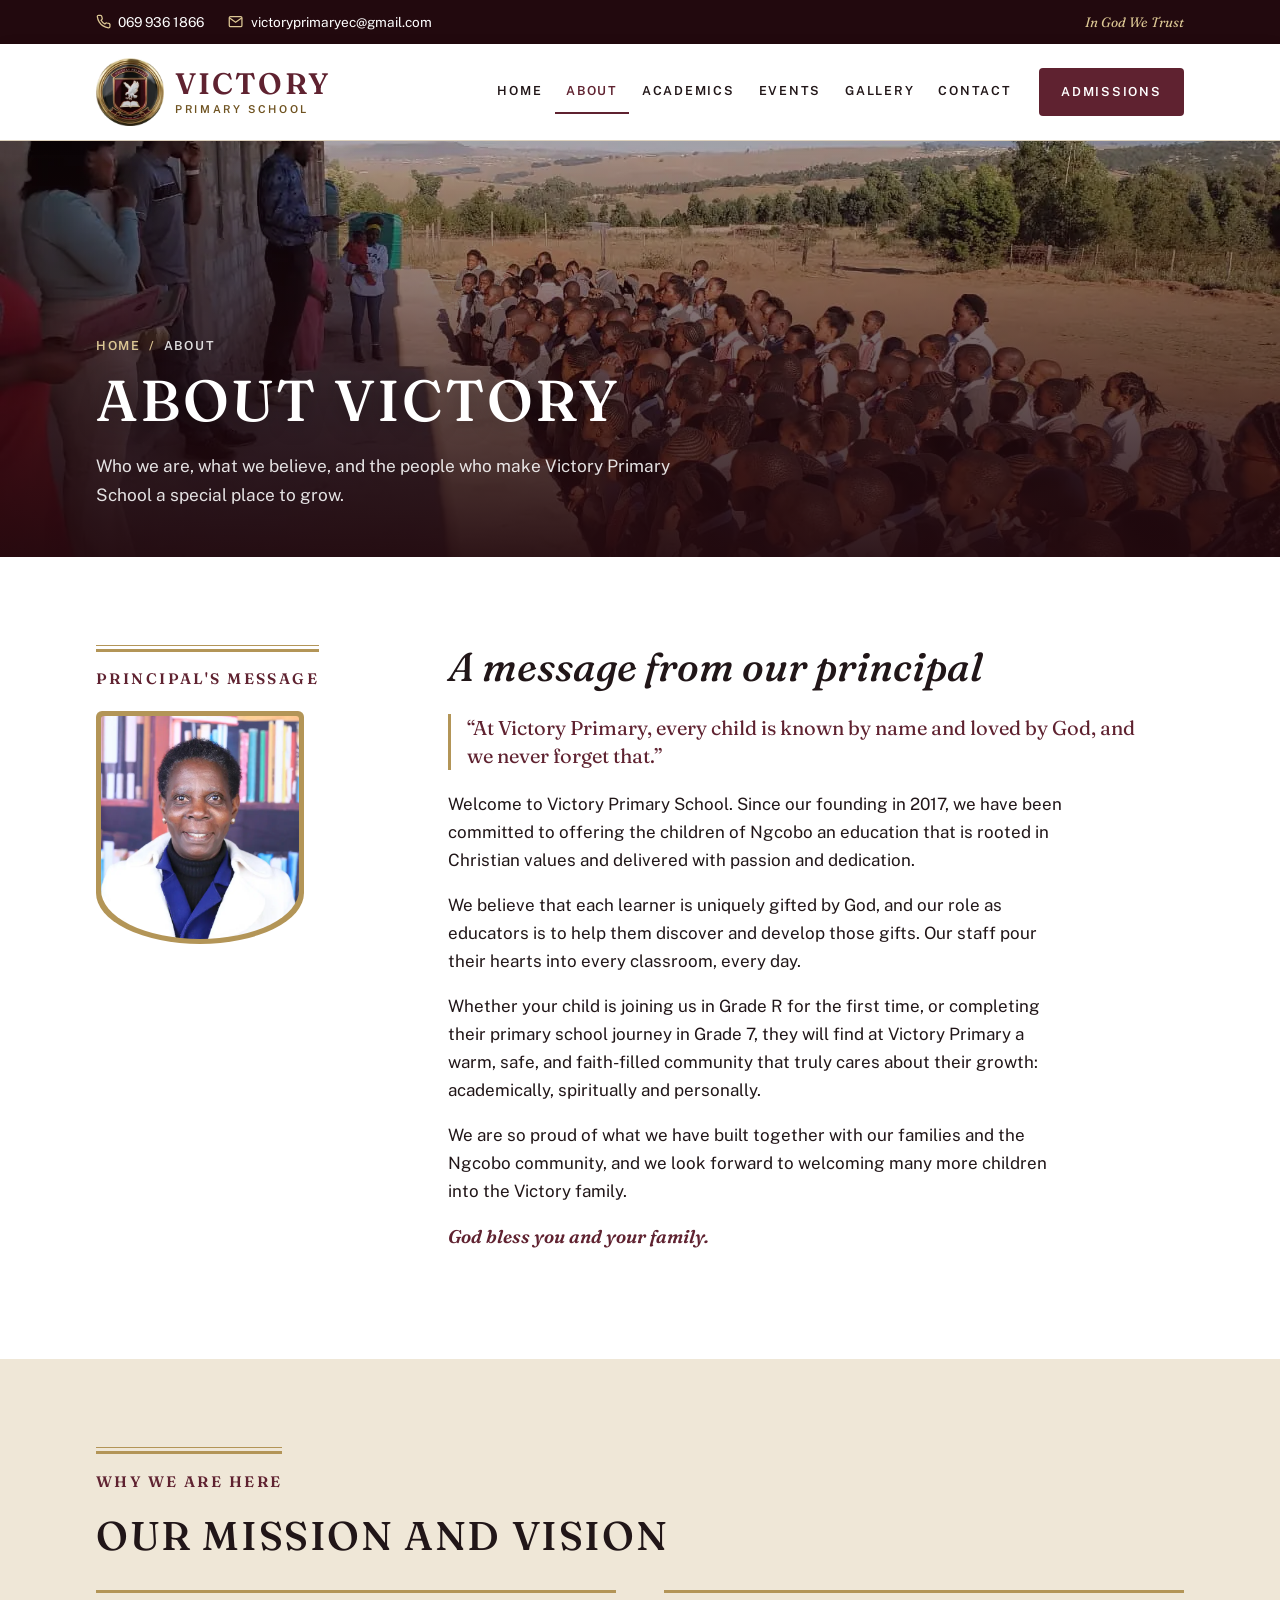
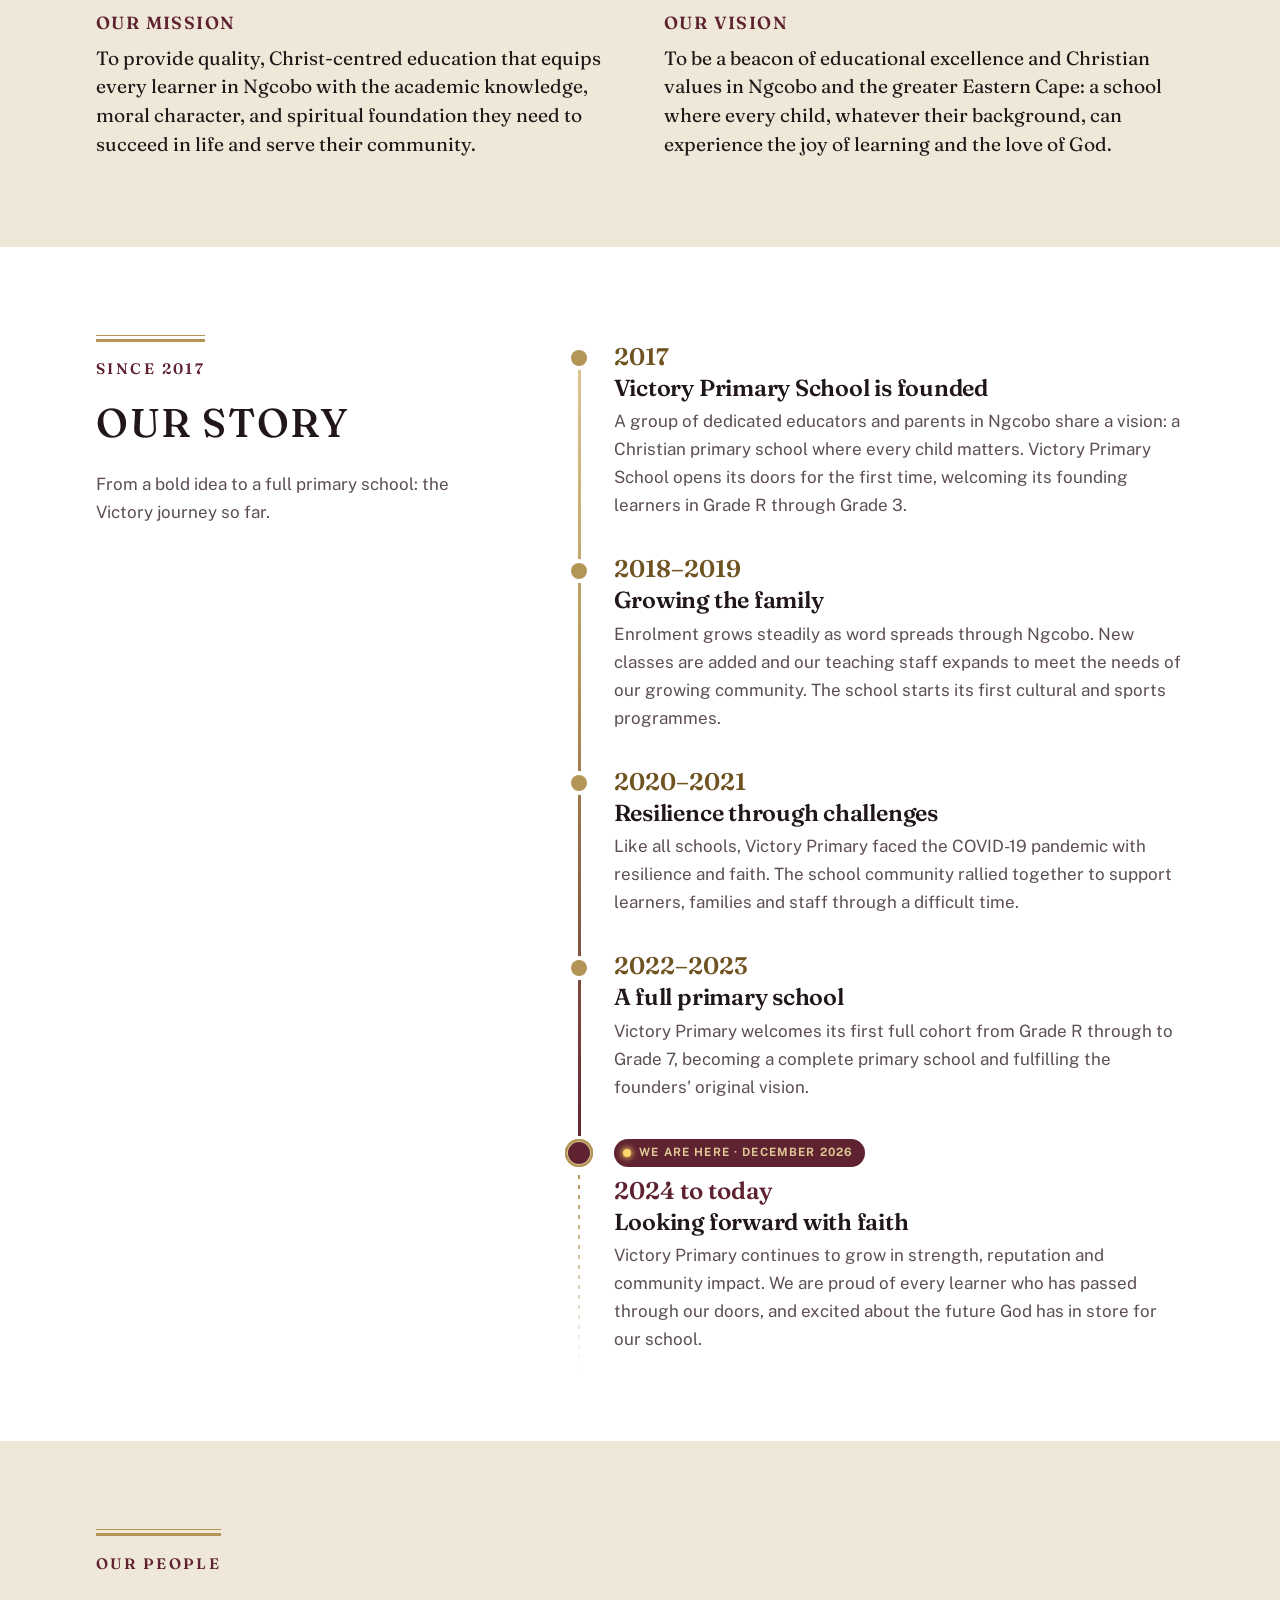
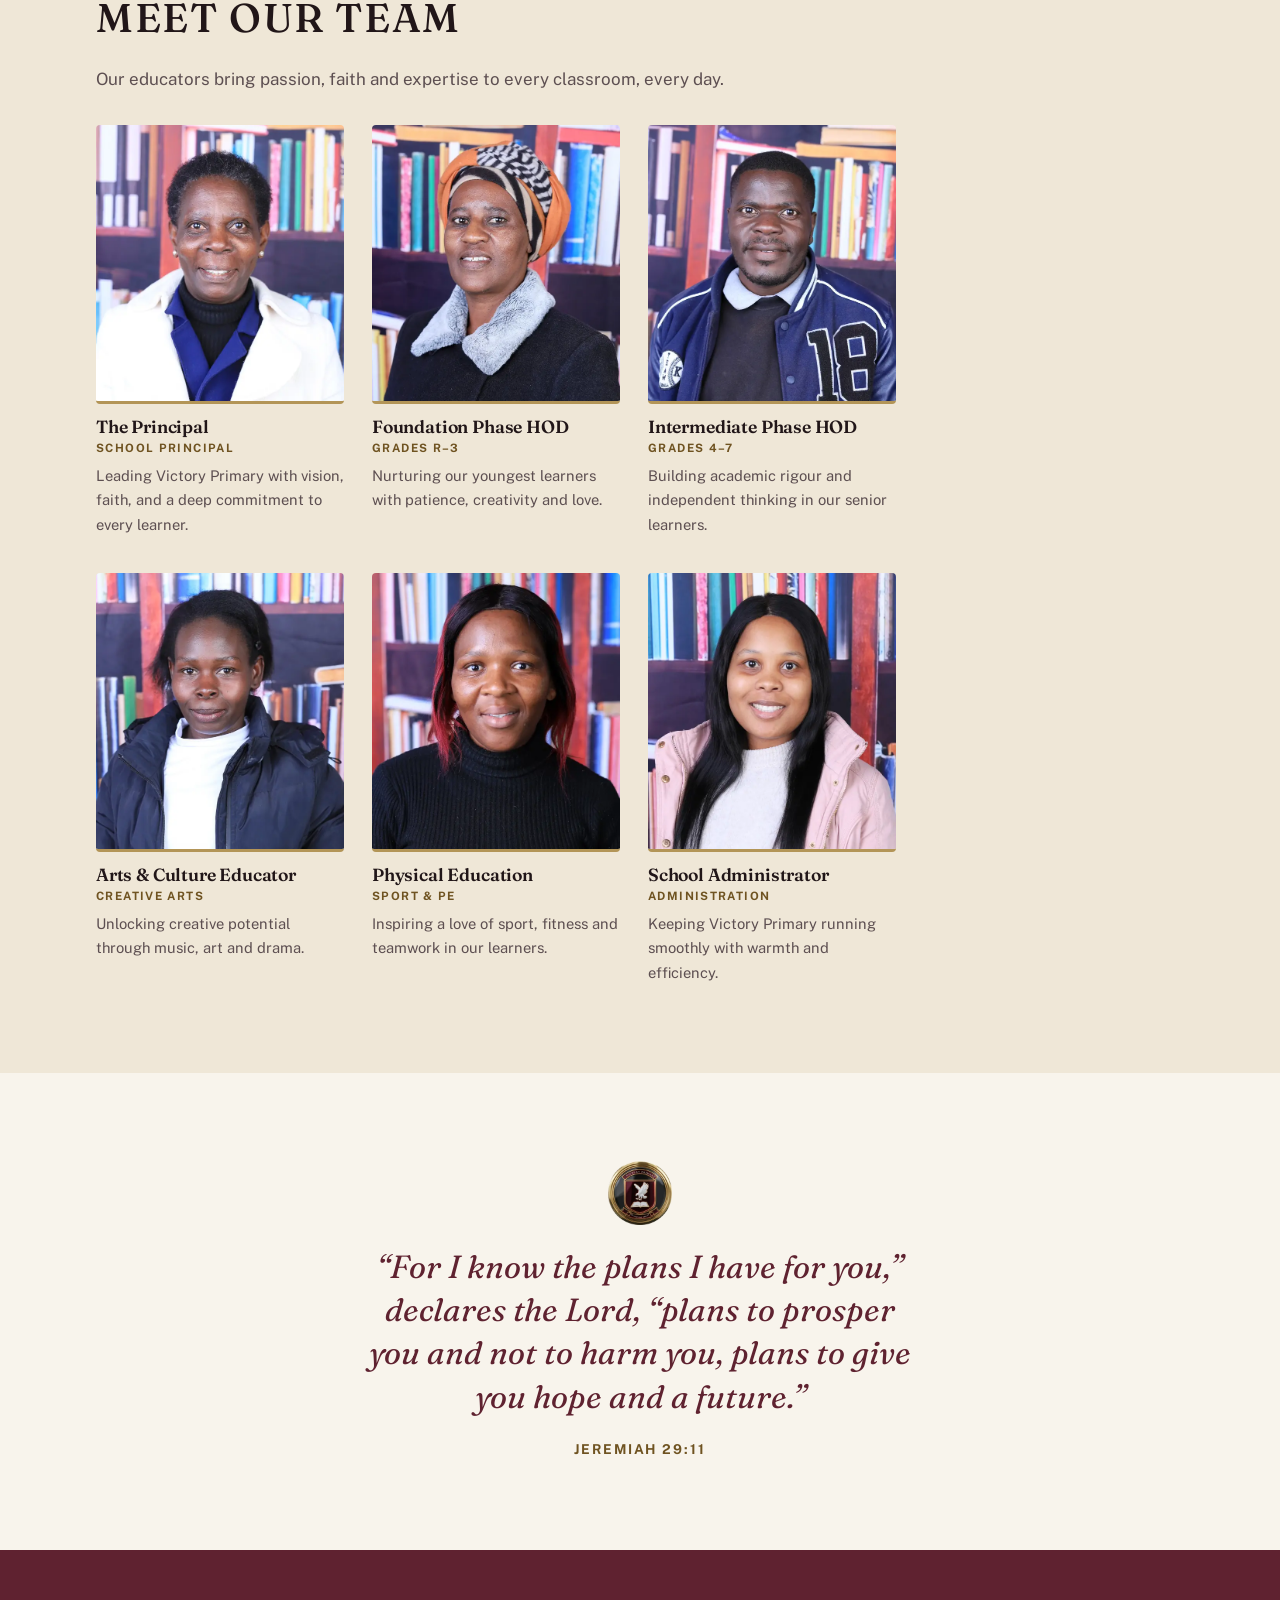
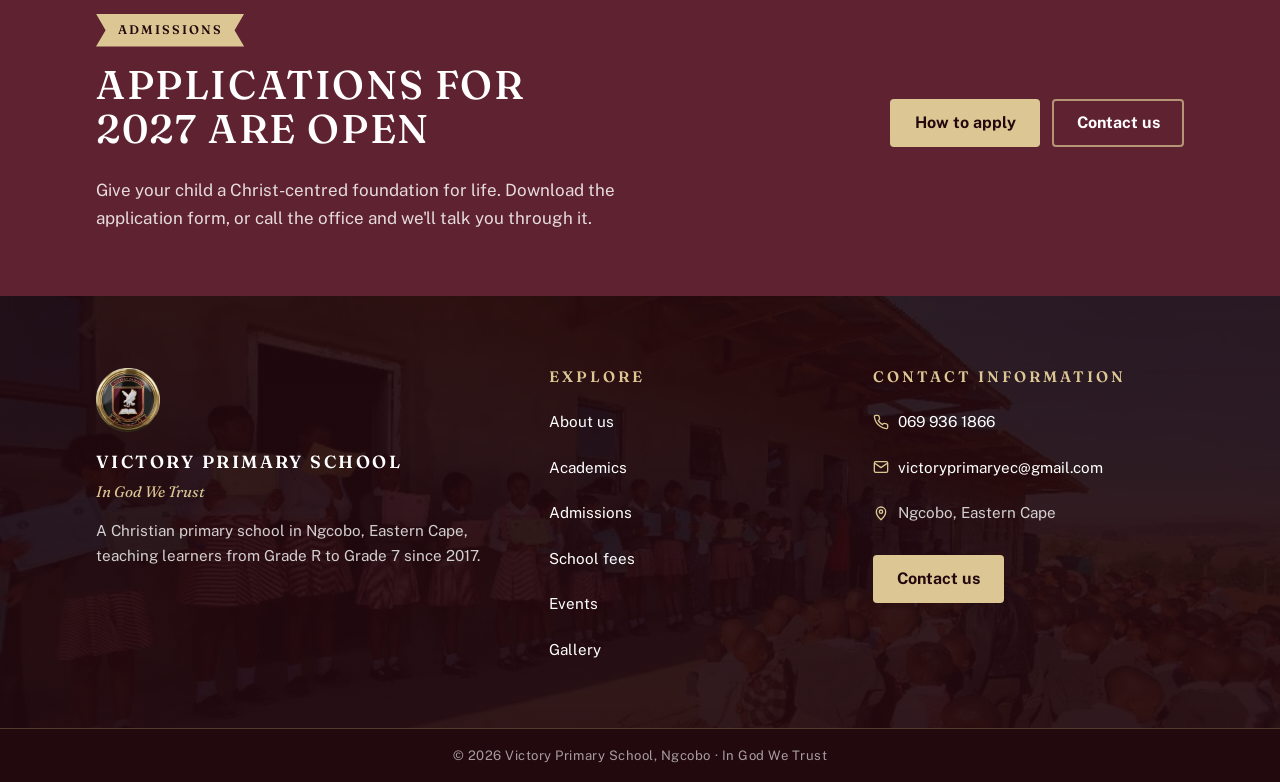
==== commit 95509b8d: "Keep the years and month on the site up to date by themselves The footer year, "applications for nex" ====
--- a/about/index.html
+++ b/about/index.html
@@ -222,7 +222,7 @@
             </li>
             <li class="is-now">
               <span class="timeline__dot" aria-hidden="true"></span>
-              <span class="timeline__here">We are here · <span data-current-year>2026</span></span>
+              <span class="timeline__here"><span>We are here · <span data-month-year>October 2026</span></span></span>
               <span class="timeline__year">2024 to today</span>
               <h3>Looking forward with faith</h3>
               <p>
@@ -316,7 +316,7 @@
         <div class="wrap">
           <div>
             <span class="ribbon ribbon--gold">Admissions</span>
-            <h2>Applications for 2027 are open</h2>
+            <h2>Applications for <span data-year="next">2027</span> are open</h2>
             <p>
               Give your child a Christ-centred foundation for life. Download the
               application form, or call the office and we'll talk you through it.
@@ -375,7 +375,7 @@
       </div>
       <div class="footer-bottom">
         <div class="wrap">
-          <p>© 2026 Victory Primary School, Ngcobo · In God We Trust</p>
+          <p>© <span data-year>2026</span> Victory Primary School, Ngcobo · In God We Trust</p>
         </div>
       </div>
     </footer>
--- a/css/victory.css
+++ b/css/victory.css
@@ -538,10 +538,10 @@
   display: inline-flex; align-items: center; gap: 0.5rem;
   margin-bottom: 0.6rem; padding: 0.3rem 0.75rem 0.3rem 0.6rem;
   background: var(--maroon); color: var(--gold-light); border-radius: 999px;
-  font-size: 0.72rem; font-weight: 700; letter-spacing: 0.14em; text-transform: uppercase;
+  font-size: 0.72rem; font-weight: 700; letter-spacing: 0.1em; text-transform: uppercase;
 }
 .timeline__here::before {
-  content: ""; width: 0.5rem; height: 0.5rem; border-radius: 50%;
+  content: ""; flex: none; width: 0.5rem; height: 0.5rem; border-radius: 50%;
   background: #ffd76a; box-shadow: 0 0 6px 1px #ffd76a;
   animation: blink 1.2s ease-in-out infinite;
 }
